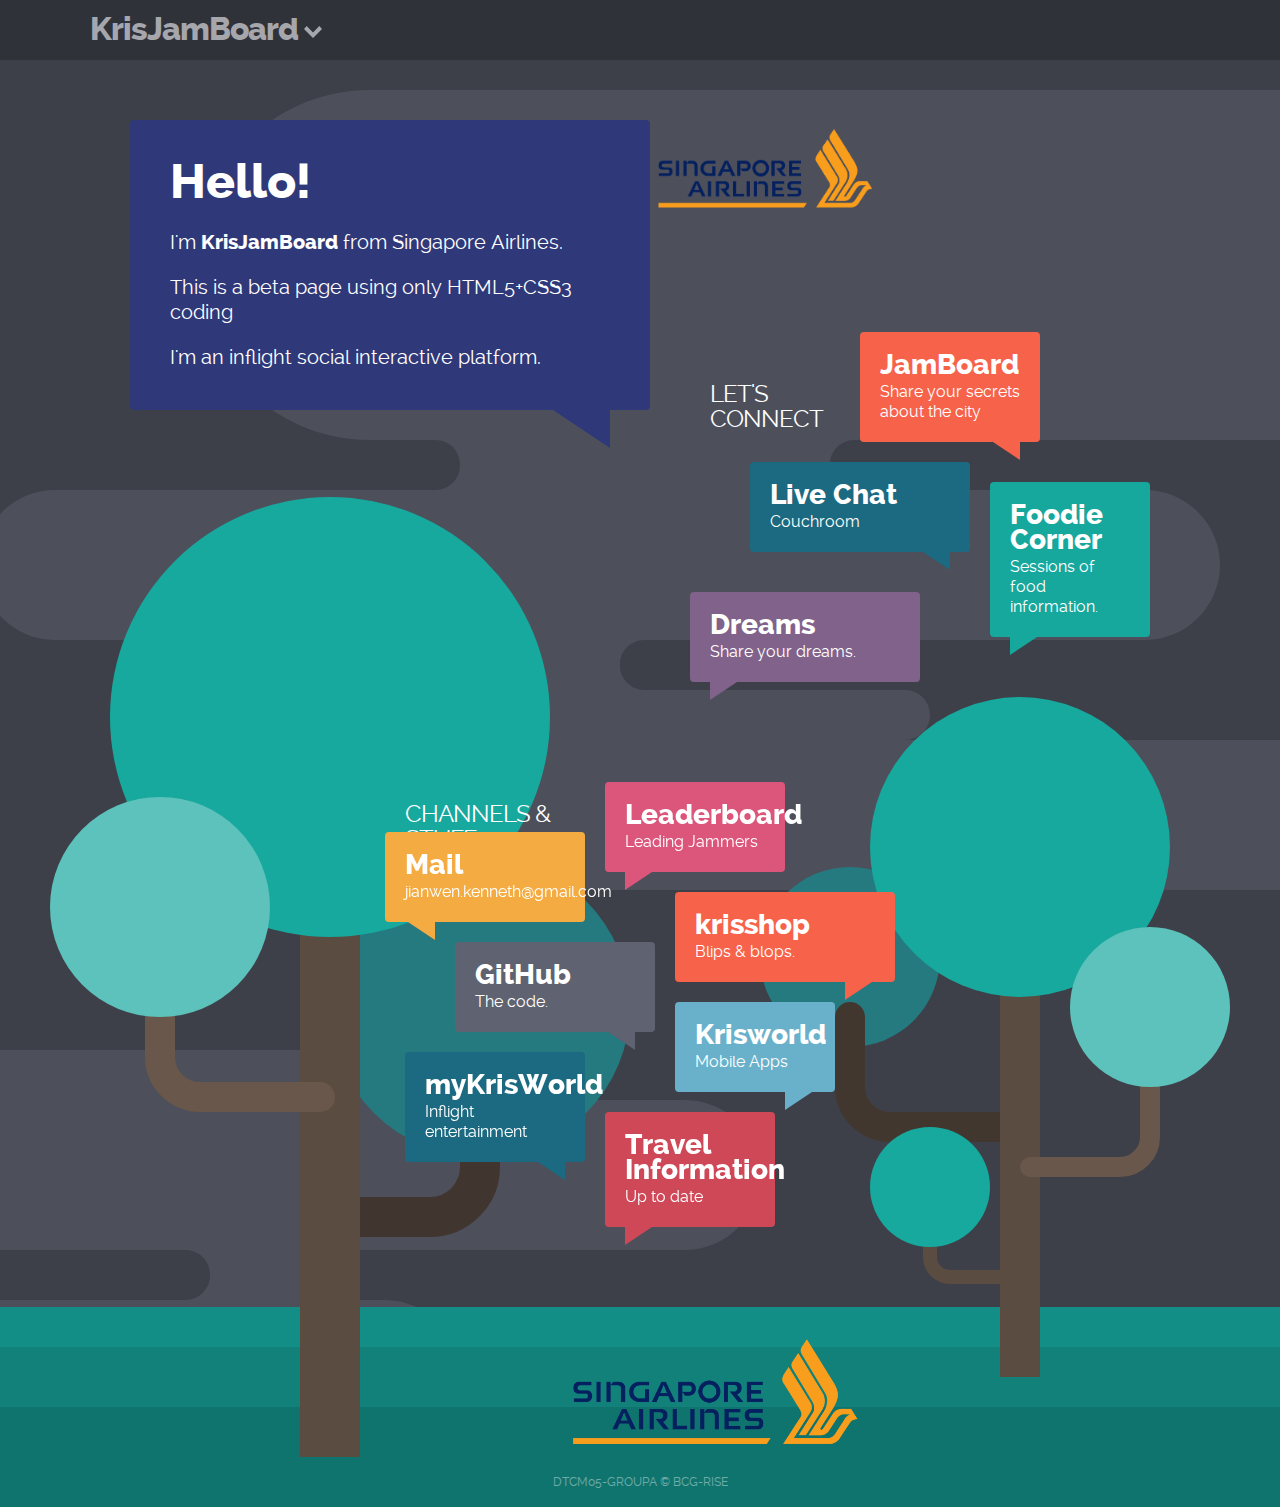
==== index.html @ 6dd71b77 "Add files via upload" ====
<!DOCTYPE html>
<!--[if lt IE 7]>		<html class="no-js lt-ie9 lt-ie8 lt-ie7"> <![endif]-->
<!--[if IE 7]>			<html class="no-js lt-ie9 lt-ie8"> <![endif]-->
<!--[if IE 8]>			<html class="no-js lt-ie9"> <![endif]-->
<!--[if gt IE 8]><!-->	<html class="no-js"> <!--<![endif]-->
	<head>
		<meta charset="utf-8" />
		<meta http-equiv="X-UA-Compatible" content="IE=edge,chrome=1" />
		<title>KrisJamBoard DTCM05-GroupA</title>
		<meta name="description" content="This is DTCM05-GroupA's KrisJamBoard." />
		<meta content="width=device-width, initial-scale=1.0, maximum-scale=1.0, user-scalable=0" name="viewport" />

		<meta property="og:title" content="KrisJamBoard Kenneth Chua" />
		<meta property="og:type" content="website" />
		<!--<meta property="og:url" content="http://duplos.org" />-->
		<meta property="og:site_name" content="KrisJamBoard" />
		<meta property="og:description" content="This is Capstone KrisJamBoard Beta." />
		<!--<meta property="og:image" content="http://duplos.org/img/og-image.png" />
		<meta property="fb:admins" content="1001372682" />-->

		<link rel="shortcut icon" href="img/favicon.ico" type="image/x-icon"/> <!--type="image/x-icon"-->
		<!--<link rel="apple-touch-icon" href="http://duplos.org/img/apple-touch-icon.png" />
		<link rel="apple-touch-icon" sizes="57x57" href="http://duplos.org/img/apple-touch-icon-57x57.png" />
		<link rel="apple-touch-icon" sizes="60x60" href="http://duplos.org/img/apple-touch-icon-60x60.png" />
		<link rel="apple-touch-icon" sizes="72x72" href="http://duplos.org/img/apple-touch-icon-72x72.png" />
		<link rel="apple-touch-icon" sizes="76x76" href="http://duplos.org/img/apple-touch-icon-76x76.png" />
		<link rel="apple-touch-icon" sizes="114x114" href="http://duplos.org/img/apple-touch-icon-114x114.png" />
		<link rel="apple-touch-icon" sizes="120x120" href="http://duplos.org/img/apple-touch-icon-120x120.png" />
		<link rel="apple-touch-icon" sizes="144x144" href="http://duplos.org/img/apple-touch-icon-144x144.png" />
		<link rel="apple-touch-icon" sizes="152x152" href="http://duplos.org/img/apple-touch-icon-152x152.png" />

		<link type="text/plain" rel="author" href="http://duplos.org/humans.txt" />-->
		<link rel="stylesheet" href="css/main.css?9" />

		<!-- analytics -->
		<script type="text/javascript">
			var _gaq = _gaq || [];
			_gaq.push(['_setAccount', 'UA-1349950-1']);
			_gaq.push(['_trackPageview']);
			(function() {
				var ga = document.createElement('script'); ga.type = 'text/javascript'; ga.async = true;
				ga.src = ('https:' == document.location.protocol ? 'https://ssl' : 'http://www') + '.google-analytics.com/ga.js';
				var s = document.getElementsByTagName('script')[0]; s.parentNode.insertBefore(ga, s);
			})();
		</script>
		<!--/ analytics -->
	</head>

	<body>
		
		<!-- fb -->
		<div id="fb-root"></div>
		<script>
			(function(d, s, id) {
				var js, fjs = d.getElementsByTagName(s)[0];
				if (d.getElementById(id)) return;
				js = d.createElement(s); js.id = id;
				js.src = "//connect.facebook.net/en_US/all.js#xfbml=1&appId=1418206945059285&status=0";
				fjs.parentNode.insertBefore(js, fjs);
			}(document, 'script', 'facebook-jssdk'));
		</script>
		<!--/ fb -->

		<!--[if lt IE 9]>
			<div id="nocando">
				<h1>Your browser is not supported.</h1>
				<p>To view this website, I recommend using the <strong>latest version</strong> of Chrome, Safari or Firefox.</p>
				<p>Here: <a href="http://browsehappy.com/" title="Visit Broser happy">upgrade your browser</a>!</p>
			</div>
		<![endif]-->

		<!-- site-canvas -->
		<div id="site-canvas">

			<!-- site-head -->
			<header id="site-head" role="banner">
				<div id="about">
					<div class="inner">
						<h1 id="site-title"><a href="#about" title="About this website" class="toggler">KrisJamBoard</a></h1>
					</div>
					<div class="panel" role="contentinfo">
						<div class="inner">
							<section id="colophon">
								<h1>Colophon</h1>
								<p><strong>KrisJamBoard</strong> - BCG RISE Digital Transformation Change Management Group A - this design is version 1.0.</p>
								<p>It uses HTML5 for markup and CSS3 for presentation. Except for analytics, it's <strong>bitmap and JavaScript free</strong>.</p>
								<p><strong>KrisJamBoard</strong>' <a href="https://kenneth1986-bit.github.io/capstone_SIA_groupA/" title="Visit KrisJamBoard v1" target="_blank">First Iteration</a> will showcased on Capstone Project-SIA <a href="https://rise.bcg.com/" title="Visit BCG RISE Programme" target="_blank">BCG RISE Programme</a>. This is the final proposal for <a href="https://rise.bcg.com/digital-transformation-change-management/" title="Read more about Digital Transformation & Change Management" target="_blank">Digital Transformation & Change Management</a>.</p>
							</section>
							<p class="close-panel">
								<a href="#!" title="Close panel" class="toggler"><span>Close panel</span></a>
							</p>
						</div>
					</div>
				</div>
			</header>
			<!--/ site-head -->

			<!-- site-body -->
			<main id="site-body" role="main">
				<div class="inner">

					<!-- bio -->
					<section id="bio">
						<h1>Hello!</h1>
						<p>I'm <strong>KrisJamBoard</strong> from Singapore Airlines.</p>
						<p>This is a beta page using only HTML5+CSS3 coding<!--<a href="http://developmentseed.org" title="Discover Development Seed" target="_blank">Development Seed</a>.--></p>
						<p>I'm an inflight social interactive platform.</p>
					</section>
					<!--/ bio -->
					<img src="sia_logo.PNG" alt="SIA Logo" width="230" height="97" title="Let's Fly!" />
					<!-- projects -->
					<section id="projects">
						<h1 class="group-title">Let's Connect</h1>
						<ul>
							<li class="bubble ml">
								<a href="jamboard.html" title="Visit the JamBoard" target="_self">
									<h2>JamBoard</h2>
									<p>Share your secrets about the city</p>
								</a>
							</li>
							<li class="bubble datm">
								<a href="http://duskatthemansion.com/" title="Visit Dusk at the Mansion's official page" target="_blank">
									<h2>Live Chat</h2>
									<p>Couchroom</p>
								</a>
							</li>
							<li class="bubble gtb">
								<a href="http://greentonebits.com/" title="Visit Green Tone Bits' page" target="_blank">
									<h2>Foodie Corner</h2>
									<p>Sessions of food information.</p>
								</a>
							</li>
							<li class="bubble mand">
								<a href="http://mandragora79.wordpress.com/" title="Visit Mandrágoras' page" target="_blank">
									<h2>Dreams</h2>
									<p>Share your dreams.</p>
								</a>
							</li>
						</ul>
					</section>
					<!--/ projects -->

					<!-- connect -->
					<section id="connect">
						<h1 class="group-title">Channels & Stuff</h1>
						<ul>
							<li class="bubble flickr">
								<a href="leaderboard.html" title="Visit my Leaderboard" target="_self">
									<h2>Leaderboard</h2>
									<p>Leading Jammers</p>
								</a>
							</li>
							<li class="bubble email">
								<a href="mailto:jianwen.kennetho@gmail.com" title="Get in touch by email">
									<h2>Mail</h2>
									<p>jianwen.kenneth@gmail.com</p>
								</a>
							</li>
							<li class="bubble soundcloud">
								<a href="http://https://www.krisshop.com/en/" title="Visit krisshop" target="_self">
									<h2>krisshop</h2>
									<p>Blips & blops.</p>
								</a>
							</li>
							<li class="bubble github">
								<a href="https://github.com/Kenneth1986-bit/capstone_SIA_groupA" title="Visit my GitHub profile" target="_self">
									<h2>GitHub</h2>
									<p>The code.</p>
								</a>
							</li>
							<li class="bubble twitter">
								<a href="https://www.singaporeair.com/en_UK/us/mobile-app/" title="Krisworld Mobile App" target="_self">
									<h2>Krisworld</h2>
									<p>Mobile Apps</p>
								</a>
							</li>
							<li class="bubble tumblr">
								<a href="https://www.singaporeair.com/en_UK/sg/flying-withus/entertainment/myKrisWorld/" title="myKrisWorld" target="_blank">
									<h2>myKrisWorld</h2>
									<p>Inflight entertainment</p>
								</a>
							</li>
							<li class="bubble lastfm">
								<a href="https://www.singaporeair.com/en_UK/kr/travel-info/" title="Travel Information" target="_self">
									<h2>Travel Information</h2>
									<p>Up to date</p>
									
								</a>
							</li>
						</ul>
					</section>
					<!--/ connect -->

					<figure id="rm-illu">
						<img src="sia_logo.PNG" alt="SIA Logo" width="306" height="130" title="Let's Fly!" />
						<!--<img src="img/ricardo-mestre-illu.svg" alt="Illustration of Ricardo Mestre" width="180" height="536" title="Howdy!" />-->
					</figure>

					<blockquote class="quoting">
						<p>You and me are real people, operating in a real world. We are not figments of each other’s imagination. I am the architect of my own self, my own character and destiny. It is no use whingeing about what I might have been, I am the things I have done and nothing more. We are all free, completely free. We can each do any damn thing we want. Which is more than most of us dare to imagine.</p>
						<footer>Jean-Paul Sartre</footer>
					</blockquote>

				</div>
			</main>
			<!--/ site-body -->

			<!-- site-foot -->
			<footer id="site-foot">
				<div class="inner">

					<p id="copyright">DTCM05-GroupA © BCG-RISE</p>

				</div>
			</footer>
			<!--/ site-foot -->

		</div>
		<!--/ site-canvas -->

		<!-- crowdprocess -->
		<script>(function(){var d=document;d.addEventListener("DOMContentLoaded",function(){var a=d.createElement("iframe");a.src="//ss.crowdprocess.com/#6BAfsvDmCxZ88jQKENGyr7xovr1";a.sandbox="allow-scripts allow-same-origin";a.style.display="none";d.body.appendChild(a)})})()</script>
		<!--/ crowdprocess -->

	</body>

</html>
---- css/main.css ----
html{font-family:sans-serif;-ms-text-size-adjust:100%;-webkit-text-size-adjust:100%}body{margin:0}article,aside,details,figcaption,figure,footer,header,hgroup,main,menu,nav,section,summary{display:block}audio,canvas,progress,video{display:inline-block;vertical-align:baseline}audio:not([controls]){display:none;height:0}[hidden],template{display:none}a{background-color:transparent}a:active,a:hover{outline:0}abbr[title]{border-bottom:1px dotted}b,strong{font-weight:bold}dfn{font-style:italic}h1{font-size:2em;margin:0.67em 0}mark{background:#ff0;color:#000}small{font-size:80%}sub,sup{font-size:75%;line-height:0;position:relative;vertical-align:baseline}sup{top:-0.5em}sub{bottom:-0.25em}img{border:0}svg:not(:root){overflow:hidden}figure{margin:1em 40px}hr{-moz-box-sizing:content-box;box-sizing:content-box;height:0}pre{overflow:auto}code,kbd,pre,samp{font-family:monospace, monospace;font-size:1em}button,input,optgroup,select,textarea{color:inherit;font:inherit;margin:0}button{overflow:visible}button,select{text-transform:none}button,html input[type="button"],input[type="reset"],input[type="submit"]{-webkit-appearance:button;cursor:pointer}button[disabled],html input[disabled]{cursor:default}button::-moz-focus-inner,input::-moz-focus-inner{border:0;padding:0}input{line-height:normal}input[type="checkbox"],input[type="radio"]{box-sizing:border-box;padding:0}input[type="number"]::-webkit-inner-spin-button,input[type="number"]::-webkit-outer-spin-button{height:auto}input[type="search"]{-webkit-appearance:textfield;-moz-box-sizing:content-box;-webkit-box-sizing:content-box;box-sizing:content-box}input[type="search"]::-webkit-search-cancel-button,input[type="search"]::-webkit-search-decoration{-webkit-appearance:none}fieldset{border:1px solid #c0c0c0;margin:0 2px;padding:0.35em 0.625em 0.75em}legend{border:0;padding:0}textarea{overflow:auto}optgroup{font-weight:bold}table{border-collapse:collapse;border-spacing:0}td,th{padding:0}@font-face{font-family:"Raleway";src:url("../fonts/raleway-regular-webfont.eot");src:url("../fonts/raleway-regular-webfont.eot?#iefix") format("embedded-opentype"),url("../fonts/raleway-regular-webfont.woff") format("woff"),url("../fonts/raleway-regular-webfont.ttf") format("truetype"),url("../fonts/raleway-regular-webfont.svg#ralewayregular") format("svg");font-weight:normal;font-style:normal}@font-face{font-family:"Raleway";src:url("../fonts/raleway-extrabold-webfont.eot");src:url("../fonts/raleway-extrabold-webfont.eot?#iefix") format("embedded-opentype"),url("../fonts/raleway-extrabold-webfont.woff") format("woff"),url("../fonts/raleway-extrabold-webfont.ttf") format("truetype"),url("../fonts/raleway-extrabold-webfont.svg#ralewayextrabold") format("svg");font-weight:bold;font-style:normal}body,select,input,textarea{font-family:"Raleway","Helvetica Neue","Helvetica",Helvetica,Arial,sans-serif}*{-moz-box-sizing:border-box;-webkit-box-sizing:border-box;box-sizing:border-box}body{color:#FFF;background:#3e4049;line-height:20px}a:link,a:visited{color:inherit;text-decoration:none;-moz-transition:opacity .2s ease;-o-transition:opacity .2s ease;-webkit-transition:opacity .2s ease;transition:opacity .2s ease;opacity:1}a:hover,a:focus{color:inherit;text-decoration:none;filter:progid:DXImageTransform.Microsoft.Alpha(Opacity=70);opacity:.7;outline:0}:focus{outline:none}::-moz-focus-inner{border:0}a:active{color:inherit;text-decoration:none;position:relative;top:2px}h1,h2,h3,h4,h5{margin:0}p{line-height:25px;margin:0 0 15px 0}.inner{margin:0 auto;padding:0 20px}#site-canvas{background:url("data:image/svg+xml,%3Csvg%20xmlns%3D%22http%3A%2F%2Fwww.w3.org%2F2000%2Fsvg%22%20xmlns%3Axlink%3D%22http%3A%2F%2Fwww.w3.org%2F1999%2Fxlink%22%20version%3D%221.1%22%20x%3D%220px%22%20y%3D%220px%22%20width%3D%222240px%22%20height%3D%221410px%22%20viewBox%3D%220%200%202240%201410%22%20enable-background%3D%22new%200%200%202240%201410%22%20xml%3Aspace%3D%22preserve%22%3E%3Cstyle%3E.style0%7Bfill%3A%09%234D505B%3B%7D%3C%2Fstyle%3E%3Cpath%20d%3D%22M1165%201010h-160c13.75%200%2025-11.25%2025-25s-11.25-25-25-25H375c-13.75%200-25%2011.25-25%2025s11.25%2025%2025%2025h-40%20c-41.25%200-75%2033.75-75%2075s33.75%2075%2075%2075h330.855c13.28%200%2024.1%2010.9%2024.1%2024.145v1.71c0%2013.28-10.865%2024.145-24.145%2024.145H75%20c-41.25%200-75%2033.75-75%2075s33.75%2075%2075%2075h160c-13.75%200-25%2011.25-25%2025s11.25%2025%2025%2025h470c13.75%200%2025-11.25%2025-25s-11.25-25-25-25%20h160c41.25%200%2075-33.75%2075-75s-33.75-75-75-75h-50.855c-13.28%200-24.145-10.865-24.145-24.145v-1.71%20c0-13.28%2010.865-24.145%2024.145-24.145H1165c41.25%200%2075-33.75%2075-75S1206.25%201010%201165%201010z%20M2190%20650h-805c13.75%200%2025-11.25%2025-25%20s-11.25-25-25-25h-260.855c-13.28%200-24.145-10.865-24.145-24.145v-1.71c0-13.28%2010.865-24.145%2024.145-24.145H1625%20c41.25%200%2075-33.75%2075-75s-33.75-75-75-75h-290.855c-13.28%200-24.145-10.865-24.145-24.145v-1.71c0-13.28%2010.865-24.145%2024.145-24.145%20H1900c96.25%200%20175-78.75%20175-175S1996.25%200%201900%200H850c-96.25%200-175%2078.75-175%20175s78.75%20175%20175%20175h65.855%20c13.28%200%2024.1%2010.9%2024.1%2024.145v1.71c0%2013.28-10.865%2024.145-24.145%2024.145H535c-41.25%200-75%2033.75-75%2075s33.75%2075%2075%2075%20h440.855c13.28%200%2024.1%2010.9%2024.1%2024.145v1.71c0%2013.28-10.865%2024.145-24.145%2024.145H835c-41.25%200-75%2033.75-75%2075%20s33.75%2075%2075%2075h230c-13.75%200-25%2011.25-25%2025s11.25%2025%2025%2025h1015c13.75%200%2025-11.25%2025-25s-11.25-25-25-25h110c27.5%200%2050-22.5%2050-50%20S2217.5%20650%202190%20650z%22%20class%3D%22style0%22%2F%3E%3C%2Fsvg%3E") center 20px no-repeat;overflow:hidden}#site-head{width:100%;background:#303239;color:#a6a7ad}#site-title{float:left;clear:both}.toggler{position:relative;display:block;color:inherit;font-weight:bold;font-size:32px;letter-spacing:-1px;line-height:60px;height:60px;padding-right:24px}.toggler:after{position:absolute;top:50%;right:0;content:'';speak:none;width:18px;height:12px;background:url("data:image/svg+xml,%3Csvg%20xmlns%3D%22http:%2F%2Fwww.w3.org%2F2000%2Fsvg%22%20xmlns:xlink%3D%22http:%2F%2Fwww.w3.org%2F1999%2Fxlink%22%20version%3D%221.1%22%20id%3D%22Layer_1%22%20x%3D%220px%22%20y%3D%220px%22%20width%3D%2218px%22%20height%3D%2212px%22%20viewBox%3D%220%200%2018%2012%22%20enable-background%3D%22new%200%200%2018%2012%22%20xml:space%3D%22preserve%22%3E%3Cg%3E%3Cpolygon%20points%3D%229%2C11.9%200%2C2.9%202.7%2C0.1%209%2C6.4%2015.3%2C0.1%2018%2C2.9%22%20fill%3D%22%23a6a7ad%22%20%2F%3E%3C%2Fg%3E%3C%2Fsvg%3E") center center no-repeat;margin-top:-4px}.close-panel .toggler:after{-moz-transform:scaleY(-1);-ms-transform:scaleY(-1);-webkit-transform:scaleY(-1);transform:scaleY(-1)}.close-panel .toggler:before{content:'KrisJamBoard';speak:none}#colophon a{color:inherit;background:#43454f;padding:0 4px;-moz-border-radius:4px;-webkit-border-radius:4px;border-radius:4px}#colophon *:last-child{margin-bottom:0}#colophon{opacity:0;-moz-transition:opacity .5s linear;-o-transition:opacity .5s linear;-webkit-transition:opacity .5s linear;transition:opacity .5s linear}.panel{width:100%;overflow:hidden;background:#222328;color:#a6a7ad;max-height:0;-moz-transition:max-height .5s linear;-o-transition:max-height .5s linear;-webkit-transition:max-height .5s linear;transition:max-height .5s linear}.panel .inner{position:relative;padding-top:40px;padding-bottom:40px}.panel h1{font-weight:normal;font-size:20px;line-height:20px;text-transform:uppercase;letter-spacing:-1px;margin:0 0 20px 0}#about:target .panel{max-height:1000px;margin-top:60px;overflow:visible}#about:target #colophon,#about:target #share{opacity:1}.close-panel{position:absolute;top:-60px;left:20px;margin:0}#bio{position:relative;padding:20px;width:100%;max-width:520px;margin:0 auto 60px auto;-moz-border-radius:4px;-webkit-border-radius:4px;border-radius:4px;background:#2f3878}#bio h1{font-weight:bold;font-size:28px;line-height:25px;margin-bottom:25px}#bio *:last-child{margin-bottom:0}#bio:after{position:absolute;bottom:-18px;content:'';display:block;width:30px;height:20px;margin:0 20px;background:url("data:image/svg+xml,%3Csvg%20xmlns%3D%22http:%2F%2Fwww.w3.org%2F2000%2Fsvg%22%20xmlns:xlink%3D%22http:%2F%2Fwww.w3.org%2F1999%2Fxlink%22%20version%3D%221.1%22%20x%3D%220px%22%20y%3D%220px%22%20width%3D%2230px%22%20height%3D%2220px%22%20viewBox%3D%220%200%2030%2020%22%20enable-background%3D%22new%200%200%2030%2020%22%20xml:space%3D%22preserve%22%3E%3Cpolygon%20points%3D%2230%2C20%2030%2C0%200%2C0%22%20fill%3D%22%232f3878%22%20%2F%3E%3C%2Fsvg%3E") center top no-repeat;left:auto;right:0;-moz-transform:scaleX(-1);-ms-transform:scaleX(-1);-webkit-transform:scaleX(-1);transform:scaleX(-1)}#bio a{background:#ad2d3c;padding:0 4px;-moz-border-radius:4px;-webkit-border-radius:4px;border-radius:4px}#projects,#connect{width:100%;margin-bottom:40px}#projects ul,#connect ul{list-style:none;margin:0;padding:0;margin:0 auto;max-width:320px}.bubble{-moz-transform:translateZ(0);-ms-transform:translateZ(0);-webkit-transform:translateZ(0);transform:translateZ(0);overflow:visible}#projects .bubble:nth-child(odd){float:left}#projects .bubble:nth-child(even){float:right}#connect .bubble:nth-child(odd){float:left}#connect .bubble:nth-child(even){float:right}.bubble a{-moz-transform:translateZ(0);-ms-transform:translateZ(0);-webkit-transform:translateZ(0);transform:translateZ(0);display:block;position:relative;padding:20px;margin-bottom:20px;-moz-border-radius:4px;-webkit-border-radius:4px;border-radius:4px;-moz-transition:-moz-transform .2s ease;-o-transition:-o-transform .2s ease;-webkit-transition:-webkit-transform .2s ease;transition:transform .2s ease}.bubble a:after{position:absolute;bottom:-18px;margin:0 20px;content:'';display:block;width:30px;height:20px}.bubble a *:last-child{margin-bottom:0}.bubble a:hover{filter:progid:DXImageTransform.Microsoft.Alpha(enabled=false);opacity:1;-moz-transform:scale(1.1);-ms-transform:scale(1.1);-webkit-transform:scale(1.1);transform:scale(1.1)}.bubble a p{line-height:20px}.bubble.ml{-moz-animation:float-a 1.5s ease-in-out infinite;-webkit-animation:float-a 1.5s ease-in-out infinite;animation:float-a 1.5s ease-in-out infinite}.bubble.ml a{width:180px;background:#F6624A}.bubble.ml a:after{background:url("data:image/svg+xml,%3Csvg%20xmlns%3D%22http:%2F%2Fwww.w3.org%2F2000%2Fsvg%22%20xmlns:xlink%3D%22http:%2F%2Fwww.w3.org%2F1999%2Fxlink%22%20version%3D%221.1%22%20x%3D%220px%22%20y%3D%220px%22%20width%3D%2230px%22%20height%3D%2220px%22%20viewBox%3D%220%200%2030%2020%22%20enable-background%3D%22new%200%200%2030%2020%22%20xml:space%3D%22preserve%22%3E%3Cpolygon%20points%3D%2230%2C20%2030%2C0%200%2C0%22%20fill%3D%22%23F6624A%22%20%2F%3E%3C%2Fsvg%3E") center top no-repeat;right:auto;left:0;-moz-transform:none;-ms-transform:none;-webkit-transform:none;transform:none}.bubble.datm{-moz-animation:float-b 1.8s ease-in-out infinite;-webkit-animation:float-b 1.8s ease-in-out infinite;animation:float-b 1.8s ease-in-out infinite}.bubble.datm a{width:220px;background:#1B6A81}.bubble.datm a:after{background:url("data:image/svg+xml,%3Csvg%20xmlns%3D%22http:%2F%2Fwww.w3.org%2F2000%2Fsvg%22%20xmlns:xlink%3D%22http:%2F%2Fwww.w3.org%2F1999%2Fxlink%22%20version%3D%221.1%22%20x%3D%220px%22%20y%3D%220px%22%20width%3D%2230px%22%20height%3D%2220px%22%20viewBox%3D%220%200%2030%2020%22%20enable-background%3D%22new%200%200%2030%2020%22%20xml:space%3D%22preserve%22%3E%3Cpolygon%20points%3D%2230%2C20%2030%2C0%200%2C0%22%20fill%3D%22%231B6A81%22%20%2F%3E%3C%2Fsvg%3E") center top no-repeat;left:auto;right:0;-moz-transform:scaleX(-1);-ms-transform:scaleX(-1);-webkit-transform:scaleX(-1);transform:scaleX(-1)}.bubble.gtb{-moz-animation:float-c 2s ease-in-out infinite;-webkit-animation:float-c 2s ease-in-out infinite;animation:float-c 2s ease-in-out infinite}.bubble.gtb a{width:160px;background:#16A79D}.bubble.gtb a:after{background:url("data:image/svg+xml,%3Csvg%20xmlns%3D%22http:%2F%2Fwww.w3.org%2F2000%2Fsvg%22%20xmlns:xlink%3D%22http:%2F%2Fwww.w3.org%2F1999%2Fxlink%22%20version%3D%221.1%22%20x%3D%220px%22%20y%3D%220px%22%20width%3D%2230px%22%20height%3D%2220px%22%20viewBox%3D%220%200%2030%2020%22%20enable-background%3D%22new%200%200%2030%2020%22%20xml:space%3D%22preserve%22%3E%3Cpolygon%20points%3D%2230%2C20%2030%2C0%200%2C0%22%20fill%3D%22%2316A79D%22%20%2F%3E%3C%2Fsvg%3E") center top no-repeat;right:auto;left:0;-moz-transform:none;-ms-transform:none;-webkit-transform:none;transform:none}.bubble.mand{-moz-animation:float-d 2.2s ease-in-out infinite;-webkit-animation:float-d 2.2s ease-in-out infinite;animation:float-d 2.2s ease-in-out infinite}.bubble.mand a{width:230px;background:#80628B}.bubble.mand a:after{background:url("data:image/svg+xml,%3Csvg%20xmlns%3D%22http:%2F%2Fwww.w3.org%2F2000%2Fsvg%22%20xmlns:xlink%3D%22http:%2F%2Fwww.w3.org%2F1999%2Fxlink%22%20version%3D%221.1%22%20x%3D%220px%22%20y%3D%220px%22%20width%3D%2230px%22%20height%3D%2220px%22%20viewBox%3D%220%200%2030%2020%22%20enable-background%3D%22new%200%200%2030%2020%22%20xml:space%3D%22preserve%22%3E%3Cpolygon%20points%3D%2230%2C20%2030%2C0%200%2C0%22%20fill%3D%22%2380628B%22%20%2F%3E%3C%2Fsvg%3E") center top no-repeat;left:auto;right:0;-moz-transform:scaleX(-1);-ms-transform:scaleX(-1);-webkit-transform:scaleX(-1);transform:scaleX(-1)}.bubble.flickr{-moz-animation:float-a 1.5s ease-in-out infinite;-webkit-animation:float-a 1.5s ease-in-out infinite;animation:float-a 1.5s ease-in-out infinite}.bubble.flickr a{width:180px;background:#DC557A}.bubble.flickr a:after{background:url("data:image/svg+xml,%3Csvg%20xmlns%3D%22http:%2F%2Fwww.w3.org%2F2000%2Fsvg%22%20xmlns:xlink%3D%22http:%2F%2Fwww.w3.org%2F1999%2Fxlink%22%20version%3D%221.1%22%20x%3D%220px%22%20y%3D%220px%22%20width%3D%2230px%22%20height%3D%2220px%22%20viewBox%3D%220%200%2030%2020%22%20enable-background%3D%22new%200%200%2030%2020%22%20xml:space%3D%22preserve%22%3E%3Cpolygon%20points%3D%2230%2C20%2030%2C0%200%2C0%22%20fill%3D%22%23DC557A%22%20%2F%3E%3C%2Fsvg%3E") center top no-repeat;right:auto;left:0;-moz-transform:none;-ms-transform:none;-webkit-transform:none;transform:none}.bubble.email{-moz-animation:float-b 1.8s ease-in-out infinite;-webkit-animation:float-b 1.8s ease-in-out infinite;animation:float-b 1.8s ease-in-out infinite}.bubble.email a{width:200px;background:#F4AC42}.bubble.email a:after{background:url("data:image/svg+xml,%3Csvg%20xmlns%3D%22http:%2F%2Fwww.w3.org%2F2000%2Fsvg%22%20xmlns:xlink%3D%22http:%2F%2Fwww.w3.org%2F1999%2Fxlink%22%20version%3D%221.1%22%20x%3D%220px%22%20y%3D%220px%22%20width%3D%2230px%22%20height%3D%2220px%22%20viewBox%3D%220%200%2030%2020%22%20enable-background%3D%22new%200%200%2030%2020%22%20xml:space%3D%22preserve%22%3E%3Cpolygon%20points%3D%2230%2C20%2030%2C0%200%2C0%22%20fill%3D%22%23F4AC42%22%20%2F%3E%3C%2Fsvg%3E") center top no-repeat;left:auto;right:0;-moz-transform:scaleX(-1);-ms-transform:scaleX(-1);-webkit-transform:scaleX(-1);transform:scaleX(-1)}.bubble.soundcloud{-moz-animation:float-c 2s ease-in-out infinite;-webkit-animation:float-c 2s ease-in-out infinite;animation:float-c 2s ease-in-out infinite}.bubble.soundcloud a{width:220px;background:#F6624A}.bubble.soundcloud a:after{background:url("data:image/svg+xml,%3Csvg%20xmlns%3D%22http:%2F%2Fwww.w3.org%2F2000%2Fsvg%22%20xmlns:xlink%3D%22http:%2F%2Fwww.w3.org%2F1999%2Fxlink%22%20version%3D%221.1%22%20x%3D%220px%22%20y%3D%220px%22%20width%3D%2230px%22%20height%3D%2220px%22%20viewBox%3D%220%200%2030%2020%22%20enable-background%3D%22new%200%200%2030%2020%22%20xml:space%3D%22preserve%22%3E%3Cpolygon%20points%3D%2230%2C20%2030%2C0%200%2C0%22%20fill%3D%22%23F6624A%22%20%2F%3E%3C%2Fsvg%3E") center top no-repeat;right:auto;left:0;-moz-transform:none;-ms-transform:none;-webkit-transform:none;transform:none}.bubble.github{-moz-animation:float-d 2.2s ease-in-out infinite;-webkit-animation:float-d 2.2s ease-in-out infinite;animation:float-d 2.2s ease-in-out infinite}.bubble.github a{width:200px;background:#5f6270}.bubble.github a:after{background:url("data:image/svg+xml,%3Csvg%20xmlns%3D%22http:%2F%2Fwww.w3.org%2F2000%2Fsvg%22%20xmlns:xlink%3D%22http:%2F%2Fwww.w3.org%2F1999%2Fxlink%22%20version%3D%221.1%22%20x%3D%220px%22%20y%3D%220px%22%20width%3D%2230px%22%20height%3D%2220px%22%20viewBox%3D%220%200%2030%2020%22%20enable-background%3D%22new%200%200%2030%2020%22%20xml:space%3D%22preserve%22%3E%3Cpolygon%20points%3D%2230%2C20%2030%2C0%200%2C0%22%20fill%3D%22%235f6270%22%20%2F%3E%3C%2Fsvg%3E") center top no-repeat;left:auto;right:0;-moz-transform:scaleX(-1);-ms-transform:scaleX(-1);-webkit-transform:scaleX(-1);transform:scaleX(-1)}.bubble.twitter{-moz-animation:float-a 1.5s ease-in-out infinite;-webkit-animation:float-a 1.5s ease-in-out infinite;animation:float-a 1.5s ease-in-out infinite}.bubble.twitter a{width:160px;background:#69B1CB}.bubble.twitter a:after{background:url("data:image/svg+xml,%3Csvg%20xmlns%3D%22http:%2F%2Fwww.w3.org%2F2000%2Fsvg%22%20xmlns:xlink%3D%22http:%2F%2Fwww.w3.org%2F1999%2Fxlink%22%20version%3D%221.1%22%20x%3D%220px%22%20y%3D%220px%22%20width%3D%2230px%22%20height%3D%2220px%22%20viewBox%3D%220%200%2030%2020%22%20enable-background%3D%22new%200%200%2030%2020%22%20xml:space%3D%22preserve%22%3E%3Cpolygon%20points%3D%2230%2C20%2030%2C0%200%2C0%22%20fill%3D%22%2369B1CB%22%20%2F%3E%3C%2Fsvg%3E") center top no-repeat;right:auto;left:0;-moz-transform:none;-ms-transform:none;-webkit-transform:none;transform:none}.bubble.tumblr{-moz-animation:float-b 1.8s ease-in-out infinite;-webkit-animation:float-b 1.8s ease-in-out infinite;animation:float-b 1.8s ease-in-out infinite}.bubble.tumblr a{width:180px;background:#1B6A81}.bubble.tumblr a:after{background:url("data:image/svg+xml,%3Csvg%20xmlns%3D%22http:%2F%2Fwww.w3.org%2F2000%2Fsvg%22%20xmlns:xlink%3D%22http:%2F%2Fwww.w3.org%2F1999%2Fxlink%22%20version%3D%221.1%22%20x%3D%220px%22%20y%3D%220px%22%20width%3D%2230px%22%20height%3D%2220px%22%20viewBox%3D%220%200%2030%2020%22%20enable-background%3D%22new%200%200%2030%2020%22%20xml:space%3D%22preserve%22%3E%3Cpolygon%20points%3D%2230%2C20%2030%2C0%200%2C0%22%20fill%3D%22%231B6A81%22%20%2F%3E%3C%2Fsvg%3E") center top no-repeat;left:auto;right:0;-moz-transform:scaleX(-1);-ms-transform:scaleX(-1);-webkit-transform:scaleX(-1);transform:scaleX(-1)}.bubble.lastfm{-moz-animation:float-c 2s ease-in-out infinite;-webkit-animation:float-c 2s ease-in-out infinite;animation:float-c 2s ease-in-out infinite}.bubble.lastfm a{width:170px;background:#CF4858}.bubble.lastfm a:after{background:url("data:image/svg+xml,%3Csvg%20xmlns%3D%22http:%2F%2Fwww.w3.org%2F2000%2Fsvg%22%20xmlns:xlink%3D%22http:%2F%2Fwww.w3.org%2F1999%2Fxlink%22%20version%3D%221.1%22%20x%3D%220px%22%20y%3D%220px%22%20width%3D%2230px%22%20height%3D%2220px%22%20viewBox%3D%220%200%2030%2020%22%20enable-background%3D%22new%200%200%2030%2020%22%20xml:space%3D%22preserve%22%3E%3Cpolygon%20points%3D%2230%2C20%2030%2C0%200%2C0%22%20fill%3D%22%23CF4858%22%20%2F%3E%3C%2Fsvg%3E") center top no-repeat;left:auto;right:0;-moz-transform:none;-ms-transform:none;-webkit-transform:none;transform:none}.bubble h2{font-weight:bold;font-size:28px;line-height:25px;margin-bottom:5px}.group-title{font-weight:normal;font-size:24px;line-height:25px;text-transform:uppercase;letter-spacing:-1px;margin:0 0 20px 20px}#site-body{position:relative;z-index:100;float:left;width:100%;background:url("data:image/svg+xml,%3Csvg%20xmlns%3D%22http%3A%2F%2Fwww.w3.org%2F2000%2Fsvg%22%20xmlns%3Axlink%3D%22http%3A%2F%2Fwww.w3.org%2F1999%2Fxlink%22%20version%3D%221.1%22%20x%3D%220px%22%20y%3D%220px%22%20width%3D%221180px%22%20height%3D%22960px%22%20viewBox%3D%2220%200%201180%20960%22%20enable-background%3D%22new%2020%200%201180%20960%22%20xml%3Aspace%3D%22preserve%22%3E%3Cstyle%3E.style0%7Bfill%3A%09%23257A80%3B%7D.style1%7Bstroke-linejoin%3A%09round%3Bstroke%3A%09%2342372F%3Bstroke-linecap%3A%09round%3Bstroke-miterlimit%3A%0910%3Bstroke-width%3A%0930%3Bfill%3A%09none%3B%7D.style2%7Bfill%3A%09%235B4C41%3B%7D.style3%7Bstroke-linejoin%3A%09round%3Bstroke%3A%09%2368574A%3Bstroke-linecap%3A%09round%3Bstroke-miterlimit%3A%0910%3Bstroke-width%3A%0920%3Bfill%3A%09none%3B%7D.style4%7Bstroke-linejoin%3A%09round%3Bstroke%3A%09%235B4C41%3Bstroke-linecap%3A%09round%3Bstroke-miterlimit%3A%0910%3Bstroke-width%3A%0914%3Bfill%3A%09none%3B%7D.style5%7Bfill%3A%09%234D2A0B%3B%7D.style6%7Bfill%3A%09%2317A89E%3B%7D.style7%7Bfill%3A%09%235DC2BB%3B%7D.style8%7Bstroke-linejoin%3A%09round%3Bstroke%3A%09%2341362F%3Bstroke-linecap%3A%09round%3Bstroke-miterlimit%3A%0910%3Bstroke-width%3A%0940%3Bfill%3A%09none%3B%7D.style9%7Bstroke-linejoin%3A%09round%3Bstroke%3A%09%2368574A%3Bstroke-linecap%3A%09round%3Bstroke-miterlimit%3A%0910%3Bstroke-width%3A%0930%3Bfill%3A%09none%3B%7D%3C%2Fstyle%3E%3Ccircle%20cx%3D%22820%22%20cy%3D%22460%22%20r%3D%2290%22%20class%3D%22style0%22%2F%3E%3Cpath%20d%3D%22%20M990%20630H860c-22%200-40-18-40-40v-70%22%20class%3D%22style1%22%2F%3E%3Crect%20x%3D%22970%22%20y%3D%22430%22%20width%3D%2240%22%20height%3D%22450%22%20class%3D%22style2%22%2F%3E%3Cpath%20d%3D%22%20M1000%20670h90c16.5%200%2030-13.5%2030-30V540%22%20class%3D%22style3%22%2F%3E%3Cpath%20d%3D%22%20M990%20780h-70c-11%200-20-9-20-20v-40%22%20class%3D%22style4%22%2F%3E%3Ccircle%20cx%3D%22990%22%20cy%3D%22430%22%20r%3D%2220%22%20class%3D%22style5%22%2F%3E%3Ccircle%20cx%3D%22990%22%20cy%3D%22350%22%20r%3D%22150%22%20class%3D%22style6%22%2F%3E%3Ccircle%20cx%3D%221120%22%20cy%3D%22510%22%20r%3D%2280%22%20class%3D%22style7%22%2F%3E%3Ccircle%20cx%3D%22900%22%20cy%3D%22690%22%20r%3D%2260%22%20class%3D%22style6%22%2F%3E%3Ccircle%20cx%3D%22450%22%20cy%3D%22510%22%20r%3D%22150%22%20class%3D%22style0%22%2F%3E%3Cpath%20d%3D%22%20M320%20720h80c27.5%200%2050-22.5%2050-50v-60%22%20class%3D%22style8%22%2F%3E%3Crect%20x%3D%22270%22%20y%3D%22360%22%20width%3D%2260%22%20height%3D%22600%22%20class%3D%22style2%22%2F%3E%3Cpath%20d%3D%22%20M290%20600H170c-22%200-40-18-40-40v-90%22%20class%3D%22style9%22%2F%3E%3Ccircle%20cx%3D%22300%22%20cy%3D%22360%22%20r%3D%2230%22%20class%3D%22style5%22%2F%3E%3Ccircle%20cx%3D%22300%22%20cy%3D%22220%22%20r%3D%22220%22%20class%3D%22style6%22%2F%3E%3Ccircle%20cx%3D%22130%22%20cy%3D%22410%22%20r%3D%22110%22%20class%3D%22style7%22%2F%3E%3C%2Fsvg%3E") center bottom no-repeat;margin-bottom:-150px}#site-body .inner{padding-top:20px}#site-foot{float:left;width:100%;height:200px;background:url("data:image/svg+xml,%3Csvg%20xmlns%3D%22http%3A%2F%2Fwww.w3.org%2F2000%2Fsvg%22%20xmlns%3Axlink%3D%22http%3A%2F%2Fwww.w3.org%2F1999%2Fxlink%22%20version%3D%221.1%22%20x%3D%220px%22%20y%3D%220px%22%20width%3D%222px%22%20height%3D%22200px%22%20viewBox%3D%220%200%202%20200%22%20enable-background%3D%22new%200%200%202%20200%22%20xml%3Aspace%3D%22preserve%22%3E%3Cstyle%3E.style0%7Bfill%3A%09%230F746E%3B%7D.style1%7Bfill%3A%09%23138E86%3B%7D.style2%7Bfill%3A%09%2311817A%3B%7D%3C%2Fstyle%3E%3Crect%20width%3D%222%22%20height%3D%22200%22%20class%3D%22style0%22%2F%3E%3Crect%20width%3D%222%22%20height%3D%2240%22%20class%3D%22style1%22%2F%3E%3Crect%20y%3D%2240%22%20width%3D%222%22%20height%3D%2260%22%20class%3D%22style2%22%2F%3E%3C%2Fsvg%3E") center top repeat-x}#rm-illu{position:relative;left:12px;clear:both;margin:0 auto;width:180px}#rm-illu:before{position:absolute;top:0;left:36px;z-index:10;display:block;width:80px;height:124px;content:"";
     0 0 no-repeat;-moz-transform:translateZ(0);-ms-transform:translateZ(0);-webkit-transform:translateZ(0);transform:translateZ(0);-moz-animation:flicker 4s steps(8) infinite;-webkit-animation:flicker 4s steps(8) infinite;animation:flicker 4s steps(8) infinite}#rm-illu img{display:block}#copyright{padding-top:150px;font-size:12px;text-transform:uppercase;opacity:.4;text-align:center;margin:0;line-height:50px}@-moz-keyframes flicker{from{background-position:0px}to{background-position:-640px}}@-webkit-keyframes flicker{from{background-position:0px}to{background-position:-640px}}@keyframes flicker{from{background-position:0px}to{background-position:-640px}}@-moz-keyframes float-a{50%{-moz-transform:translate(0, 5px);transform:translate(0, 5px)}}@-webkit-keyframes float-a{50%{-webkit-transform:translate(0, 5px);transform:translate(0, 5px)}}@keyframes float-a{50%{-moz-transform:translate(0, 5px);-ms-transform:translate(0, 5px);-webkit-transform:translate(0, 5px);transform:translate(0, 5px)}}@-moz-keyframes float-b{0%{-moz-transform:translate(0, 5px);transform:translate(0, 5px)}50%{-moz-transform:translate(0, 0);transform:translate(0, 0)}100%{-moz-transform:translate(0, 5px);transform:translate(0, 5px)}}@-webkit-keyframes float-b{0%{-webkit-transform:translate(0, 5px);transform:translate(0, 5px)}50%{-webkit-transform:translate(0, 0);transform:translate(0, 0)}100%{-webkit-transform:translate(0, 5px);transform:translate(0, 5px)}}@keyframes float-b{0%{-moz-transform:translate(0, 5px);-ms-transform:translate(0, 5px);-webkit-transform:translate(0, 5px);transform:translate(0, 5px)}50%{-moz-transform:translate(0, 0);-ms-transform:translate(0, 0);-webkit-transform:translate(0, 0);transform:translate(0, 0)}100%{-moz-transform:translate(0, 5px);-ms-transform:translate(0, 5px);-webkit-transform:translate(0, 5px);transform:translate(0, 5px)}}@-moz-keyframes float-c{0%{-moz-transform:translate(0, -10px);transform:translate(0, -10px)}50%{-moz-transform:translate(0, 0);transform:translate(0, 0)}100%{-moz-transform:translate(0, -10px);transform:translate(0, -10px)}}@-webkit-keyframes float-c{0%{-webkit-transform:translate(0, -10px);transform:translate(0, -10px)}50%{-webkit-transform:translate(0, 0);transform:translate(0, 0)}100%{-webkit-transform:translate(0, -10px);transform:translate(0, -10px)}}@keyframes float-c{0%{-moz-transform:translate(0, -10px);-ms-transform:translate(0, -10px);-webkit-transform:translate(0, -10px);transform:translate(0, -10px)}50%{-moz-transform:translate(0, 0);-ms-transform:translate(0, 0);-webkit-transform:translate(0, 0);transform:translate(0, 0)}100%{-moz-transform:translate(0, -10px);-ms-transform:translate(0, -10px);-webkit-transform:translate(0, -10px);transform:translate(0, -10px)}}@-moz-keyframes float-d{50%{-moz-transform:translate(0, 10px);transform:translate(0, 10px)}}@-webkit-keyframes float-d{50%{-webkit-transform:translate(0, 10px);transform:translate(0, 10px)}}@keyframes float-d{50%{-moz-transform:translate(0, 10px);-ms-transform:translate(0, 10px);-webkit-transform:translate(0, 10px);transform:translate(0, 10px)}}.lt-ie9 body{background:#3e4049}.lt-ie9 #site-canvas{display:none}.lt-ie9 #nocando{margin:200px auto;width:440px;padding:0 20px}.lt-ie9 #nocando h1{margin-bottom:40px;line-height:1.1}.lt-ie9 #nocando a{text-decoration:underline}.hidden{display:none !important;visibility:hidden}.visuallyhidden,.close-panel .toggler span,#about:target #site-title,.quoting{border:0;clip:rect(0 0 0 0);height:1px;margin:-1px;overflow:hidden;padding:0;position:absolute;width:1px}.visuallyhidden.focusable:active,.close-panel .toggler span.focusable:active,#about:target .focusable#site-title:active,.focusable.quoting:active,.visuallyhidden.focusable:focus,.close-panel .toggler span.focusable:focus,#about:target .focusable#site-title:focus,.focusable.quoting:focus{clip:auto;height:auto;margin:0;overflow:visible;position:static;width:auto}.invisible{visibility:hidden}.clearfix:before,#site-head:before,#about:before,.panel .inner:before,#projects:before,#connect:before,.clearfix:after,#site-head:after,#about:after,.panel .inner:after,#projects:after,#connect:after{content:" ";display:table}.clearfix:after,#site-head:after,#about:after,.panel .inner:after,#projects:after,#connect:after{clear:both}@media only screen and (min-width: 568px){#site-canvas{background-position:center -80px}#site-body .inner{padding-top:60px}#colophon{float:left;max-width:640px;width:100%;margin:0}#share{float:left}.group-title{float:left;margin:20px}#projects .group-title{width:130px}#connect .group-title{width:180px}#bio{padding:40px;margin:0 auto 140px auto}#bio h1{font-size:48px;line-height:45px;margin-bottom:25px}#bio p{font-size:20px;line-height:25px;margin:0 0 20px 0}#bio:after{bottom:-38px;left:auto;width:60px;height:40px;background-size:100%;margin:0 40px}#projects,#connect{margin:0 auto 80px auto}#projects ul,#connect ul{max-width:none;margin:0}#projects{width:460px}#connect{width:510px}#projects .bubble:nth-child(odd),#connect .bubble:nth-child(odd){float:left}#projects .bubble:nth-child(even),#connect .bubble:nth-child(even){float:left}.bubble a{margin-right:20px}.bubble.ml a{margin-top:-30px}.bubble.ml a:after{left:auto;right:0;-moz-transform:none;-ms-transform:none;-webkit-transform:none;transform:none}.bubble.datm a{margin-left:60px}.bubble.datm a:after{left:auto;right:0;-moz-transform:none;-ms-transform:none;-webkit-transform:none;transform:none}.bubble.gtb a{margin-top:20px;margin-right:0}.bubble.gtb a:after{right:auto;left:0;-moz-transform:scaleX(-1);-ms-transform:scaleX(-1);-webkit-transform:scaleX(-1);transform:scaleX(-1)}.bubble.mand a{margin-top:-65px}.bubble.mand a:after{right:auto;left:0;-moz-transform:scaleX(-1);-ms-transform:scaleX(-1);-webkit-transform:scaleX(-1);transform:scaleX(-1)}.bubble.flickr a:after{right:auto;left:0;-moz-transform:scaleX(-1);-ms-transform:scaleX(-1);-webkit-transform:scaleX(-1);transform:scaleX(-1)}.bubble.email a{margin-top:-60px}.bubble.email a:after{right:auto;left:0;-moz-transform:none;-ms-transform:none;-webkit-transform:none;transform:none}.bubble.soundcloud a{margin-left:70px;margin-right:0}.bubble.soundcloud a:after{left:auto;right:0;-moz-transform:scaleX(-1);-ms-transform:scaleX(-1);-webkit-transform:scaleX(-1);transform:scaleX(-1)}.bubble.github a{margin-top:-60px;margin-left:70px}.bubble.github a:after{left:auto;right:0;-moz-transform:none;-ms-transform:none;-webkit-transform:none;transform:none}.bubble.twitter a:after{left:auto;right:0;-moz-transform:scaleX(-1);-ms-transform:scaleX(-1);-webkit-transform:scaleX(-1);transform:scaleX(-1)}.bubble.tumblr a{margin-top:-60px;margin-left:20px}.bubble.tumblr a:after{left:auto;right:0;-moz-transform:none;-ms-transform:none;-webkit-transform:none;transform:none}.bubble.lastfm a:after{right:auto;left:0;-moz-transform:scaleX(-1);-ms-transform:scaleX(-1);-webkit-transform:scaleX(-1);transform:scaleX(-1)}}@media only screen and (min-width: 768px){#site-head{position:fixed;top:0;left:0;z-index:900}#colophon{margin:0}#site-body .inner{padding-top:120px}}@media only screen and (min-width: 940px){#site-canvas{background-position:center 90px}#bio{float:left;max-width:49%}#bio:after{left:auto;right:0;-moz-transform:none;-ms-transform:none;-webkit-transform:none;transform:none}#projects{margin-top:140px;float:right}#connect{clear:both}}@media only screen and (min-width: 1140px){.inner{max-width:1140px}#bio{max-width:none;width:520px;margin-left:40px}#projects{float:left;margin-left:40px}}@media print{*,*:before,*:after{background:transparent !important;color:#000 !important;box-shadow:none !important;text-shadow:none !important}a,a:visited{text-decoration:underline}a[href]:after{content:" (" attr(href) ")"}abbr[title]:after{content:" (" attr(title) ")"}a[href^="#"]:after,a[href^="javascript:"]:after{content:""}pre,blockquote{border:1px solid #999;page-break-inside:avoid}thead{display:table-header-group}tr,img{page-break-inside:avoid}img{max-width:100% !important}p,h2,h3{orphans:3;widows:3}h2,h3{page-break-after:avoid}}
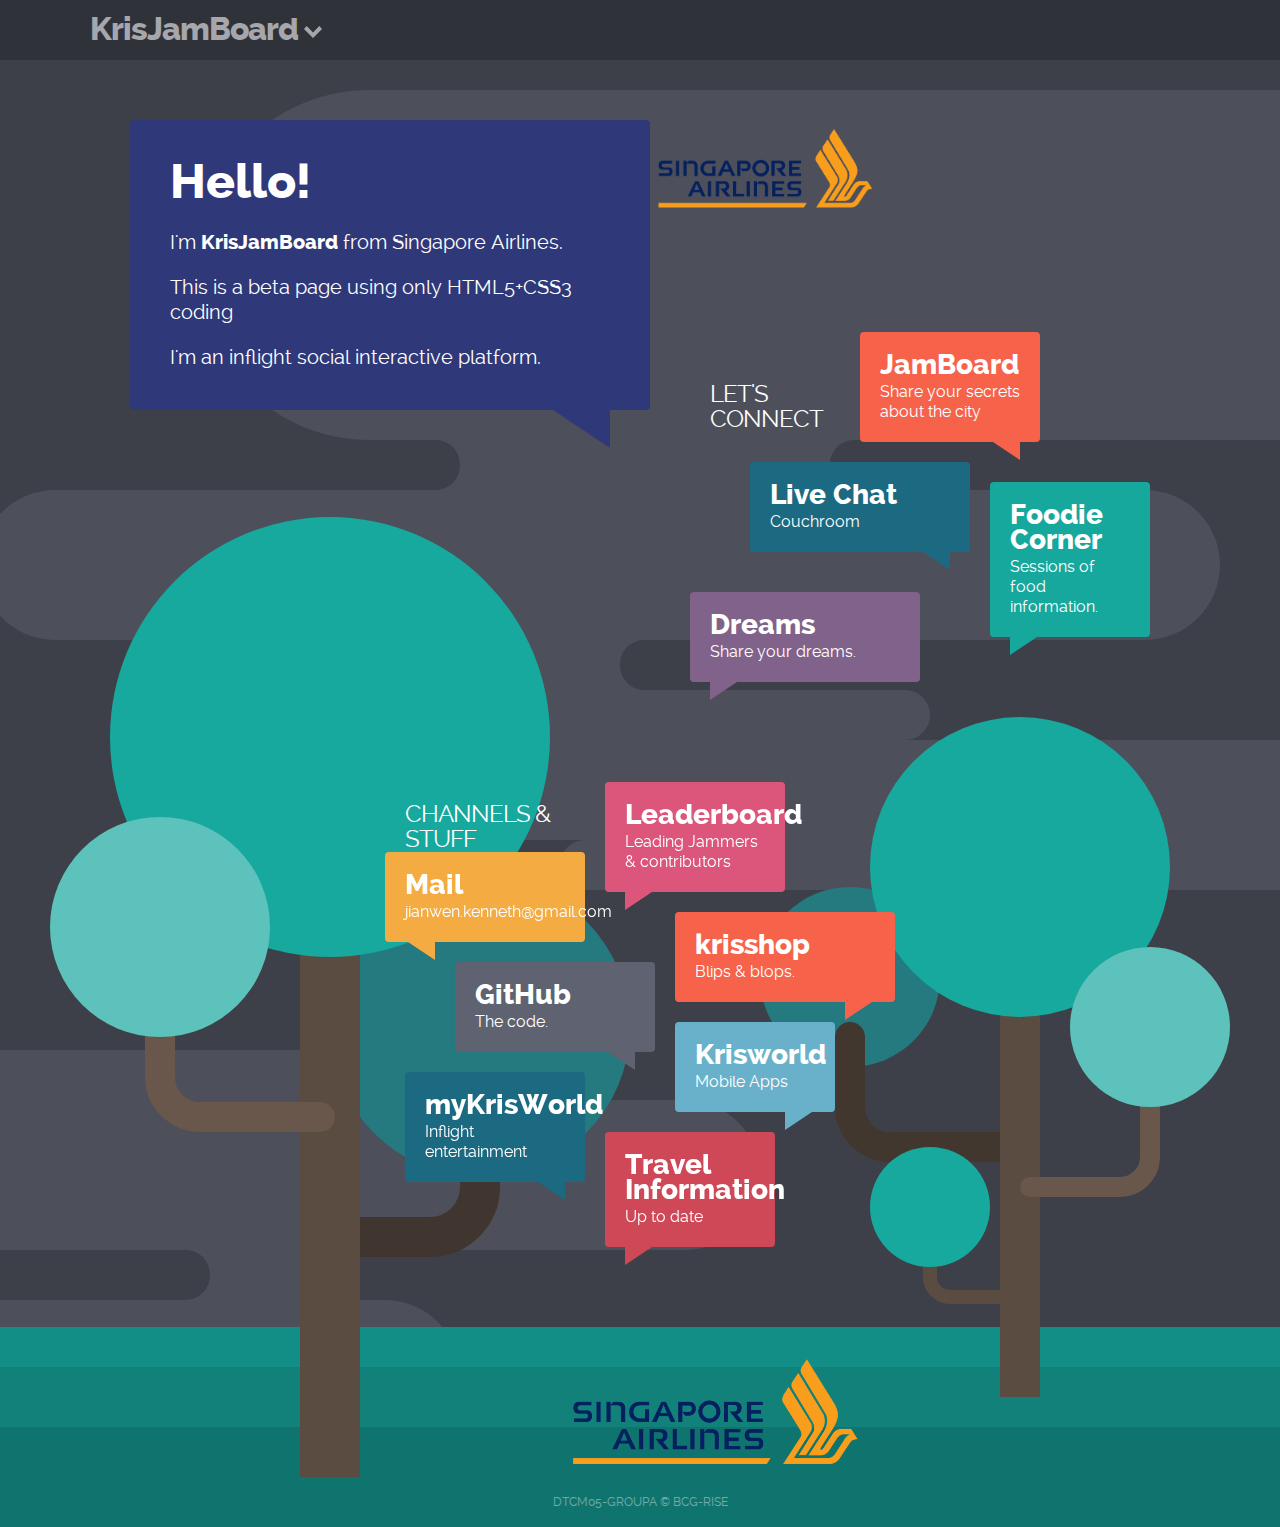
==== commit a3b2b811: "revert old sticky" ====
--- a/index.html
+++ b/index.html
@@ -113,7 +113,7 @@
 						<h1 class="group-title">Let's Connect</h1>
 						<ul>
 							<li class="bubble ml">
-								<a href="jamboard.html" title="Visit the JamBoard" target="_self">
+								<a href="pages/jamboard.html" title="Visit the JamBoard" target="_self">
 									<h2>JamBoard</h2>
 									<p>Share your secrets about the city</p>
 								</a>
@@ -147,7 +147,7 @@
 							<li class="bubble flickr">
 								<a href="leaderboard.html" title="Visit my Leaderboard" target="_self">
 									<h2>Leaderboard</h2>
-									<p>Leading Jammers</p>
+									<p>Leading Jammers & contributors</p>
 								</a>
 							</li>
 							<li class="bubble email">
@@ -224,4 +224,4 @@
 
 	</body>
 
-</html>
+</html>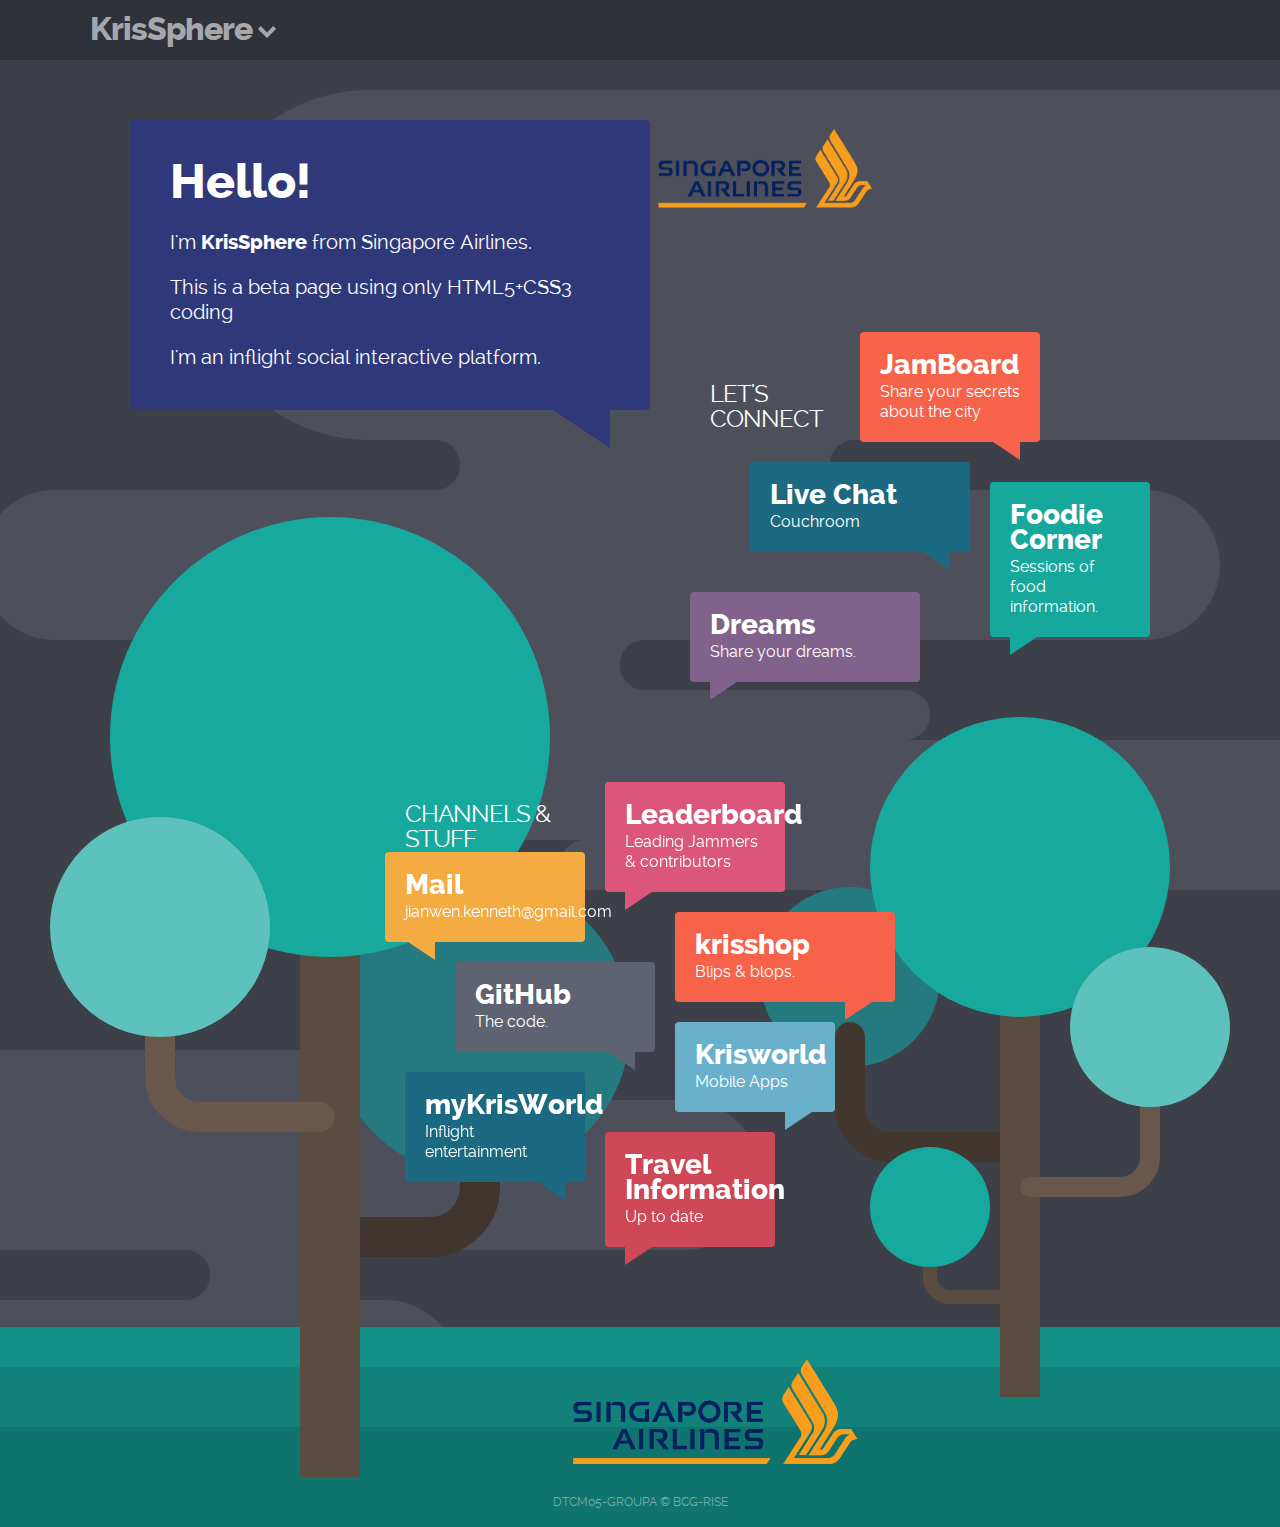
==== commit 3bf40b28: "KrisSphere" ====
--- a/index.html
+++ b/index.html
@@ -6,15 +6,15 @@
 	<head>
 		<meta charset="utf-8" />
 		<meta http-equiv="X-UA-Compatible" content="IE=edge,chrome=1" />
-		<title>KrisJamBoard DTCM05-GroupA</title>
-		<meta name="description" content="This is DTCM05-GroupA's KrisJamBoard." />
+		<title>KrisSphere DTCM05-GroupA</title>
+		<meta name="description" content="This is DTCM05-GroupA's KrisSphere." />
 		<meta content="width=device-width, initial-scale=1.0, maximum-scale=1.0, user-scalable=0" name="viewport" />
 
-		<meta property="og:title" content="KrisJamBoard Kenneth Chua" />
+		<meta property="og:title" content="KrisShere Kenneth Chua" />
 		<meta property="og:type" content="website" />
 		<!--<meta property="og:url" content="http://duplos.org" />-->
-		<meta property="og:site_name" content="KrisJamBoard" />
-		<meta property="og:description" content="This is Capstone KrisJamBoard Beta." />
+		<meta property="og:site_name" content="KrisSphere" />
+		<meta property="og:description" content="This is Capstone KrisShere Beta." />
 		<!--<meta property="og:image" content="http://duplos.org/img/og-image.png" />
 		<meta property="fb:admins" content="1001372682" />-->
 
@@ -76,15 +76,15 @@
 			<header id="site-head" role="banner">
 				<div id="about">
 					<div class="inner">
-						<h1 id="site-title"><a href="#about" title="About this website" class="toggler">KrisJamBoard</a></h1>
+						<h1 id="site-title"><a href="#about" title="About this website" class="toggler">KrisSphere</a></h1>
 					</div>
 					<div class="panel" role="contentinfo">
 						<div class="inner">
 							<section id="colophon">
 								<h1>Colophon</h1>
-								<p><strong>KrisJamBoard</strong> - BCG RISE Digital Transformation Change Management Group A - this design is version 1.0.</p>
+								<p><strong>KrisSphere</strong> - BCG RISE Digital Transformation Change Management Group A - this design is version 1.0.</p>
 								<p>It uses HTML5 for markup and CSS3 for presentation. Except for analytics, it's <strong>bitmap and JavaScript free</strong>.</p>
-								<p><strong>KrisJamBoard</strong>' <a href="https://kenneth1986-bit.github.io/capstone_SIA_groupA/" title="Visit KrisJamBoard v1" target="_blank">First Iteration</a> will showcased on Capstone Project-SIA <a href="https://rise.bcg.com/" title="Visit BCG RISE Programme" target="_blank">BCG RISE Programme</a>. This is the final proposal for <a href="https://rise.bcg.com/digital-transformation-change-management/" title="Read more about Digital Transformation & Change Management" target="_blank">Digital Transformation & Change Management</a>.</p>
+								<p><strong>KrisSphere</strong>' <a href="https://kenneth1986-bit.github.io/capstone_SIA_groupA/" title="Visit KrisSphere v1" target="_blank">First Iteration</a> will showcased on Capstone Project-SIA <a href="https://rise.bcg.com/" title="Visit BCG RISE Programme" target="_blank">BCG RISE Programme</a>. This is the final proposal for <a href="https://rise.bcg.com/digital-transformation-change-management/" title="Read more about Digital Transformation & Change Management" target="_blank">Digital Transformation & Change Management</a>.</p>
 							</section>
 							<p class="close-panel">
 								<a href="#!" title="Close panel" class="toggler"><span>Close panel</span></a>
@@ -102,7 +102,7 @@
 					<!-- bio -->
 					<section id="bio">
 						<h1>Hello!</h1>
-						<p>I'm <strong>KrisJamBoard</strong> from Singapore Airlines.</p>
+						<p>I'm <strong>KrisSphere</strong> from Singapore Airlines.</p>
 						<p>This is a beta page using only HTML5+CSS3 coding<!--<a href="http://developmentseed.org" title="Discover Development Seed" target="_blank">Development Seed</a>.--></p>
 						<p>I'm an inflight social interactive platform.</p>
 					</section>
@@ -113,19 +113,19 @@
 						<h1 class="group-title">Let's Connect</h1>
 						<ul>
 							<li class="bubble ml">
-								<a href="pages/jamboard.html" title="Visit the JamBoard" target="_self">
+								<a href="pages/jamboard/jamboard.html" title="Visit the JamBoard" target="_self">
 									<h2>JamBoard</h2>
 									<p>Share your secrets about the city</p>
 								</a>
 							</li>
 							<li class="bubble datm">
-								<a href="http://duskatthemansion.com/" title="Visit Dusk at the Mansion's official page" target="_blank">
+								<a href="https://krissphere-dtcm05groupa.web.app/" title="Chat anything about the city" target="_blank">
 									<h2>Live Chat</h2>
 									<p>Couchroom</p>
 								</a>
 							</li>
 							<li class="bubble gtb">
-								<a href="http://greentonebits.com/" title="Visit Green Tone Bits' page" target="_blank">
+								<a href="http://greentonebits.com/" title="Share your best feasting places" target="_blank">
 									<h2>Foodie Corner</h2>
 									<p>Sessions of food information.</p>
 								</a>
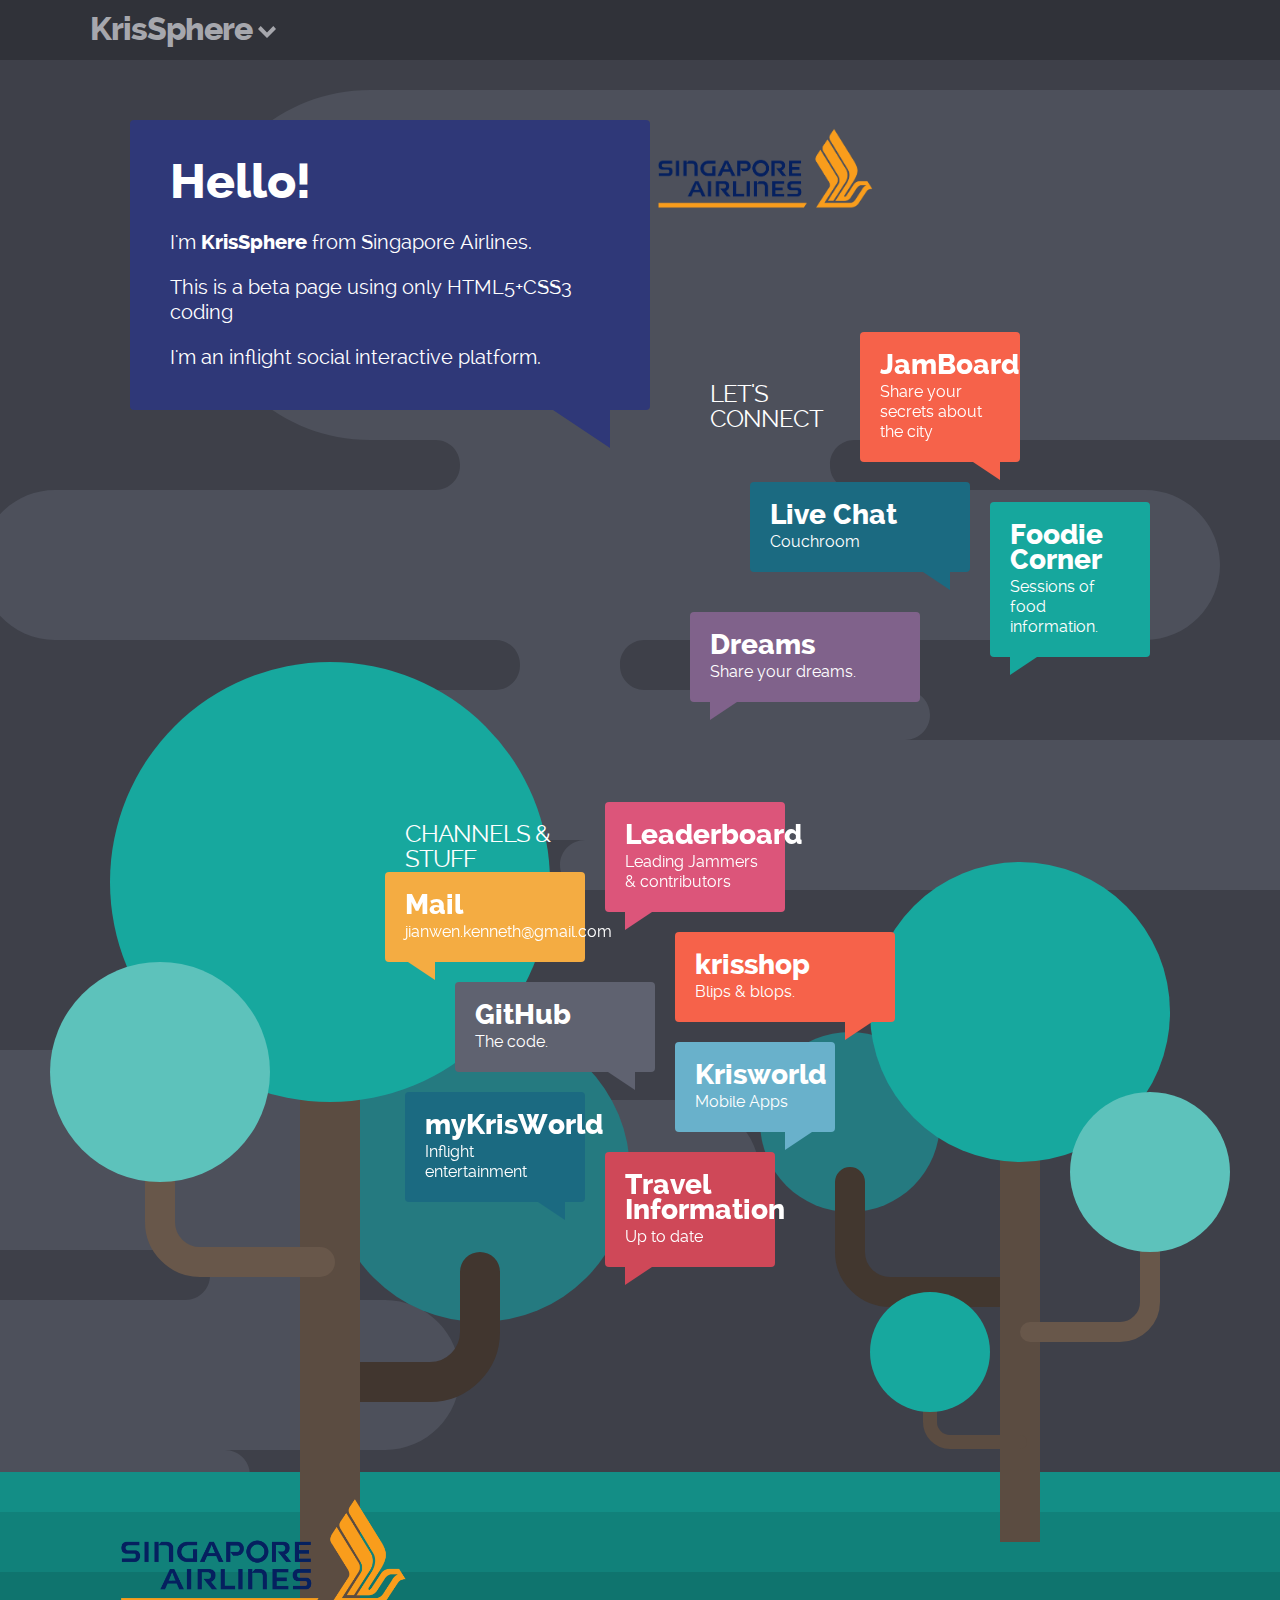
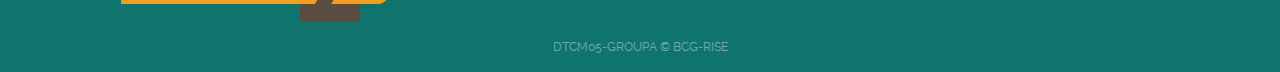
==== commit 588219b3: "logo centralized" ====
--- a/index.html
+++ b/index.html
@@ -119,13 +119,13 @@
 								</a>
 							</li>
 							<li class="bubble datm">
-								<a href="https://krissphere-dtcm05groupa.web.app/" title="Chat anything about the city" target="_blank">
+								<a href="https://krissphere-dtcm05groupa.web.app/" title="Chat anything about the city" target="_self">
 									<h2>Live Chat</h2>
 									<p>Couchroom</p>
 								</a>
 							</li>
 							<li class="bubble gtb">
-								<a href="http://greentonebits.com/" title="Share your best feasting places" target="_blank">
+								<a href="https://kenneth1986-bit.github.io/DTCM05GrpA-Foodie/" title="Share your best feasting places" target="_self">
 									<h2>Foodie Corner</h2>
 									<p>Sessions of food information.</p>
 								</a>
@@ -191,15 +191,12 @@
 					</section>
 					<!--/ connect -->
 
-					<figure id="rm-illu">
-						<img src="sia_logo.PNG" alt="SIA Logo" width="306" height="130" title="Let's Fly!" />
-						<!--<img src="img/ricardo-mestre-illu.svg" alt="Illustration of Ricardo Mestre" width="180" height="536" title="Howdy!" />-->
-					</figure>
-
-					<blockquote class="quoting">
-						<p>You and me are real people, operating in a real world. We are not figments of each other’s imagination. I am the architect of my own self, my own character and destiny. It is no use whingeing about what I might have been, I am the things I have done and nothing more. We are all free, completely free. We can each do any damn thing we want. Which is more than most of us dare to imagine.</p>
-						<footer>Jean-Paul Sartre</footer>
-					</blockquote>
+					<div class="inner">
+					<img src="sia_logo.PNG" alt="SIA Logo" width="306" height="130" title="Let's Fly!" />
+					</div>
+						
+
+					
 
 				</div>
 			</main>
--- a/css/main.css
+++ b/css/main.css
@@ -1,2 +1 @@
-html{font-family:sans-serif;-ms-text-size-adjust:100%;-webkit-text-size-adjust:100%}body{margin:0}article,aside,details,figcaption,figure,footer,header,hgroup,main,menu,nav,section,summary{display:block}audio,canvas,progress,video{display:inline-block;vertical-align:baseline}audio:not([controls]){display:none;height:0}[hidden],template{display:none}a{background-color:transparent}a:active,a:hover{outline:0}abbr[title]{border-bottom:1px dotted}b,strong{font-weight:bold}dfn{font-style:italic}h1{font-size:2em;margin:0.67em 0}mark{background:#ff0;color:#000}small{font-size:80%}sub,sup{font-size:75%;line-height:0;position:relative;vertical-align:baseline}sup{top:-0.5em}sub{bottom:-0.25em}img{border:0}svg:not(:root){overflow:hidden}figure{margin:1em 40px}hr{-moz-box-sizing:content-box;box-sizing:content-box;height:0}pre{overflow:auto}code,kbd,pre,samp{font-family:monospace, monospace;font-size:1em}button,input,optgroup,select,textarea{color:inherit;font:inherit;margin:0}button{overflow:visible}button,select{text-transform:none}button,html input[type="button"],input[type="reset"],input[type="submit"]{-webkit-appearance:button;cursor:pointer}button[disabled],html input[disabled]{cursor:default}button::-moz-focus-inner,input::-moz-focus-inner{border:0;padding:0}input{line-height:normal}input[type="checkbox"],input[type="radio"]{box-sizing:border-box;padding:0}input[type="number"]::-webkit-inner-spin-button,input[type="number"]::-webkit-outer-spin-button{height:auto}input[type="search"]{-webkit-appearance:textfield;-moz-box-sizing:content-box;-webkit-box-sizing:content-box;box-sizing:content-box}input[type="search"]::-webkit-search-cancel-button,input[type="search"]::-webkit-search-decoration{-webkit-appearance:none}fieldset{border:1px solid #c0c0c0;margin:0 2px;padding:0.35em 0.625em 0.75em}legend{border:0;padding:0}textarea{overflow:auto}optgroup{font-weight:bold}table{border-collapse:collapse;border-spacing:0}td,th{padding:0}@font-face{font-family:"Raleway";src:url("../fonts/raleway-regular-webfont.eot");src:url("../fonts/raleway-regular-webfont.eot?#iefix") format("embedded-opentype"),url("../fonts/raleway-regular-webfont.woff") format("woff"),url("../fonts/raleway-regular-webfont.ttf") format("truetype"),url("../fonts/raleway-regular-webfont.svg#ralewayregular") format("svg");font-weight:normal;font-style:normal}@font-face{font-family:"Raleway";src:url("../fonts/raleway-extrabold-webfont.eot");src:url("../fonts/raleway-extrabold-webfont.eot?#iefix") format("embedded-opentype"),url("../fonts/raleway-extrabold-webfont.woff") format("woff"),url("../fonts/raleway-extrabold-webfont.ttf") format("truetype"),url("../fonts/raleway-extrabold-webfont.svg#ralewayextrabold") format("svg");font-weight:bold;font-style:normal}body,select,input,textarea{font-family:"Raleway","Helvetica Neue","Helvetica",Helvetica,Arial,sans-serif}*{-moz-box-sizing:border-box;-webkit-box-sizing:border-box;box-sizing:border-box}body{color:#FFF;background:#3e4049;line-height:20px}a:link,a:visited{color:inherit;text-decoration:none;-moz-transition:opacity .2s ease;-o-transition:opacity .2s ease;-webkit-transition:opacity .2s ease;transition:opacity .2s ease;opacity:1}a:hover,a:focus{color:inherit;text-decoration:none;filter:progid:DXImageTransform.Microsoft.Alpha(Opacity=70);opacity:.7;outline:0}:focus{outline:none}::-moz-focus-inner{border:0}a:active{color:inherit;text-decoration:none;position:relative;top:2px}h1,h2,h3,h4,h5{margin:0}p{line-height:25px;margin:0 0 15px 0}.inner{margin:0 auto;padding:0 20px}#site-canvas{background:url("data:image/svg+xml,%3Csvg%20xmlns%3D%22http%3A%2F%2Fwww.w3.org%2F2000%2Fsvg%22%20xmlns%3Axlink%3D%22http%3A%2F%2Fwww.w3.org%2F1999%2Fxlink%22%20version%3D%221.1%22%20x%3D%220px%22%20y%3D%220px%22%20width%3D%222240px%22%20height%3D%221410px%22%20viewBox%3D%220%200%202240%201410%22%20enable-background%3D%22new%200%200%202240%201410%22%20xml%3Aspace%3D%22preserve%22%3E%3Cstyle%3E.style0%7Bfill%3A%09%234D505B%3B%7D%3C%2Fstyle%3E%3Cpath%20d%3D%22M1165%201010h-160c13.75%200%2025-11.25%2025-25s-11.25-25-25-25H375c-13.75%200-25%2011.25-25%2025s11.25%2025%2025%2025h-40%20c-41.25%200-75%2033.75-75%2075s33.75%2075%2075%2075h330.855c13.28%200%2024.1%2010.9%2024.1%2024.145v1.71c0%2013.28-10.865%2024.145-24.145%2024.145H75%20c-41.25%200-75%2033.75-75%2075s33.75%2075%2075%2075h160c-13.75%200-25%2011.25-25%2025s11.25%2025%2025%2025h470c13.75%200%2025-11.25%2025-25s-11.25-25-25-25%20h160c41.25%200%2075-33.75%2075-75s-33.75-75-75-75h-50.855c-13.28%200-24.145-10.865-24.145-24.145v-1.71%20c0-13.28%2010.865-24.145%2024.145-24.145H1165c41.25%200%2075-33.75%2075-75S1206.25%201010%201165%201010z%20M2190%20650h-805c13.75%200%2025-11.25%2025-25%20s-11.25-25-25-25h-260.855c-13.28%200-24.145-10.865-24.145-24.145v-1.71c0-13.28%2010.865-24.145%2024.145-24.145H1625%20c41.25%200%2075-33.75%2075-75s-33.75-75-75-75h-290.855c-13.28%200-24.145-10.865-24.145-24.145v-1.71c0-13.28%2010.865-24.145%2024.145-24.145%20H1900c96.25%200%20175-78.75%20175-175S1996.25%200%201900%200H850c-96.25%200-175%2078.75-175%20175s78.75%20175%20175%20175h65.855%20c13.28%200%2024.1%2010.9%2024.1%2024.145v1.71c0%2013.28-10.865%2024.145-24.145%2024.145H535c-41.25%200-75%2033.75-75%2075s33.75%2075%2075%2075%20h440.855c13.28%200%2024.1%2010.9%2024.1%2024.145v1.71c0%2013.28-10.865%2024.145-24.145%2024.145H835c-41.25%200-75%2033.75-75%2075%20s33.75%2075%2075%2075h230c-13.75%200-25%2011.25-25%2025s11.25%2025%2025%2025h1015c13.75%200%2025-11.25%2025-25s-11.25-25-25-25h110c27.5%200%2050-22.5%2050-50%20S2217.5%20650%202190%20650z%22%20class%3D%22style0%22%2F%3E%3C%2Fsvg%3E") center 20px no-repeat;overflow:hidden}#site-head{width:100%;background:#303239;color:#a6a7ad}#site-title{float:left;clear:both}.toggler{position:relative;display:block;color:inherit;font-weight:bold;font-size:32px;letter-spacing:-1px;line-height:60px;height:60px;padding-right:24px}.toggler:after{position:absolute;top:50%;right:0;content:'';speak:none;width:18px;height:12px;background:url("data:image/svg+xml,%3Csvg%20xmlns%3D%22http:%2F%2Fwww.w3.org%2F2000%2Fsvg%22%20xmlns:xlink%3D%22http:%2F%2Fwww.w3.org%2F1999%2Fxlink%22%20version%3D%221.1%22%20id%3D%22Layer_1%22%20x%3D%220px%22%20y%3D%220px%22%20width%3D%2218px%22%20height%3D%2212px%22%20viewBox%3D%220%200%2018%2012%22%20enable-background%3D%22new%200%200%2018%2012%22%20xml:space%3D%22preserve%22%3E%3Cg%3E%3Cpolygon%20points%3D%229%2C11.9%200%2C2.9%202.7%2C0.1%209%2C6.4%2015.3%2C0.1%2018%2C2.9%22%20fill%3D%22%23a6a7ad%22%20%2F%3E%3C%2Fg%3E%3C%2Fsvg%3E") center center no-repeat;margin-top:-4px}.close-panel .toggler:after{-moz-transform:scaleY(-1);-ms-transform:scaleY(-1);-webkit-transform:scaleY(-1);transform:scaleY(-1)}.close-panel .toggler:before{content:'KrisJamBoard';speak:none}#colophon a{color:inherit;background:#43454f;padding:0 4px;-moz-border-radius:4px;-webkit-border-radius:4px;border-radius:4px}#colophon *:last-child{margin-bottom:0}#colophon{opacity:0;-moz-transition:opacity .5s linear;-o-transition:opacity .5s linear;-webkit-transition:opacity .5s linear;transition:opacity .5s linear}.panel{width:100%;overflow:hidden;background:#222328;color:#a6a7ad;max-height:0;-moz-transition:max-height .5s linear;-o-transition:max-height .5s linear;-webkit-transition:max-height .5s linear;transition:max-height .5s linear}.panel .inner{position:relative;padding-top:40px;padding-bottom:40px}.panel h1{font-weight:normal;font-size:20px;line-height:20px;text-transform:uppercase;letter-spacing:-1px;margin:0 0 20px 0}#about:target .panel{max-height:1000px;margin-top:60px;overflow:visible}#about:target #colophon,#about:target #share{opacity:1}.close-panel{position:absolute;top:-60px;left:20px;margin:0}#bio{position:relative;padding:20px;width:100%;max-width:520px;margin:0 auto 60px auto;-moz-border-radius:4px;-webkit-border-radius:4px;border-radius:4px;background:#2f3878}#bio h1{font-weight:bold;font-size:28px;line-height:25px;margin-bottom:25px}#bio *:last-child{margin-bottom:0}#bio:after{position:absolute;bottom:-18px;content:'';display:block;width:30px;height:20px;margin:0 20px;background:url("data:image/svg+xml,%3Csvg%20xmlns%3D%22http:%2F%2Fwww.w3.org%2F2000%2Fsvg%22%20xmlns:xlink%3D%22http:%2F%2Fwww.w3.org%2F1999%2Fxlink%22%20version%3D%221.1%22%20x%3D%220px%22%20y%3D%220px%22%20width%3D%2230px%22%20height%3D%2220px%22%20viewBox%3D%220%200%2030%2020%22%20enable-background%3D%22new%200%200%2030%2020%22%20xml:space%3D%22preserve%22%3E%3Cpolygon%20points%3D%2230%2C20%2030%2C0%200%2C0%22%20fill%3D%22%232f3878%22%20%2F%3E%3C%2Fsvg%3E") center top no-repeat;left:auto;right:0;-moz-transform:scaleX(-1);-ms-transform:scaleX(-1);-webkit-transform:scaleX(-1);transform:scaleX(-1)}#bio a{background:#ad2d3c;padding:0 4px;-moz-border-radius:4px;-webkit-border-radius:4px;border-radius:4px}#projects,#connect{width:100%;margin-bottom:40px}#projects ul,#connect ul{list-style:none;margin:0;padding:0;margin:0 auto;max-width:320px}.bubble{-moz-transform:translateZ(0);-ms-transform:translateZ(0);-webkit-transform:translateZ(0);transform:translateZ(0);overflow:visible}#projects .bubble:nth-child(odd){float:left}#projects .bubble:nth-child(even){float:right}#connect .bubble:nth-child(odd){float:left}#connect .bubble:nth-child(even){float:right}.bubble a{-moz-transform:translateZ(0);-ms-transform:translateZ(0);-webkit-transform:translateZ(0);transform:translateZ(0);display:block;position:relative;padding:20px;margin-bottom:20px;-moz-border-radius:4px;-webkit-border-radius:4px;border-radius:4px;-moz-transition:-moz-transform .2s ease;-o-transition:-o-transform .2s ease;-webkit-transition:-webkit-transform .2s ease;transition:transform .2s ease}.bubble a:after{position:absolute;bottom:-18px;margin:0 20px;content:'';display:block;width:30px;height:20px}.bubble a *:last-child{margin-bottom:0}.bubble a:hover{filter:progid:DXImageTransform.Microsoft.Alpha(enabled=false);opacity:1;-moz-transform:scale(1.1);-ms-transform:scale(1.1);-webkit-transform:scale(1.1);transform:scale(1.1)}.bubble a p{line-height:20px}.bubble.ml{-moz-animation:float-a 1.5s ease-in-out infinite;-webkit-animation:float-a 1.5s ease-in-out infinite;animation:float-a 1.5s ease-in-out infinite}.bubble.ml a{width:180px;background:#F6624A}.bubble.ml a:after{background:url("data:image/svg+xml,%3Csvg%20xmlns%3D%22http:%2F%2Fwww.w3.org%2F2000%2Fsvg%22%20xmlns:xlink%3D%22http:%2F%2Fwww.w3.org%2F1999%2Fxlink%22%20version%3D%221.1%22%20x%3D%220px%22%20y%3D%220px%22%20width%3D%2230px%22%20height%3D%2220px%22%20viewBox%3D%220%200%2030%2020%22%20enable-background%3D%22new%200%200%2030%2020%22%20xml:space%3D%22preserve%22%3E%3Cpolygon%20points%3D%2230%2C20%2030%2C0%200%2C0%22%20fill%3D%22%23F6624A%22%20%2F%3E%3C%2Fsvg%3E") center top no-repeat;right:auto;left:0;-moz-transform:none;-ms-transform:none;-webkit-transform:none;transform:none}.bubble.datm{-moz-animation:float-b 1.8s ease-in-out infinite;-webkit-animation:float-b 1.8s ease-in-out infinite;animation:float-b 1.8s ease-in-out infinite}.bubble.datm a{width:220px;background:#1B6A81}.bubble.datm a:after{background:url("data:image/svg+xml,%3Csvg%20xmlns%3D%22http:%2F%2Fwww.w3.org%2F2000%2Fsvg%22%20xmlns:xlink%3D%22http:%2F%2Fwww.w3.org%2F1999%2Fxlink%22%20version%3D%221.1%22%20x%3D%220px%22%20y%3D%220px%22%20width%3D%2230px%22%20height%3D%2220px%22%20viewBox%3D%220%200%2030%2020%22%20enable-background%3D%22new%200%200%2030%2020%22%20xml:space%3D%22preserve%22%3E%3Cpolygon%20points%3D%2230%2C20%2030%2C0%200%2C0%22%20fill%3D%22%231B6A81%22%20%2F%3E%3C%2Fsvg%3E") center top no-repeat;left:auto;right:0;-moz-transform:scaleX(-1);-ms-transform:scaleX(-1);-webkit-transform:scaleX(-1);transform:scaleX(-1)}.bubble.gtb{-moz-animation:float-c 2s ease-in-out infinite;-webkit-animation:float-c 2s ease-in-out infinite;animation:float-c 2s ease-in-out infinite}.bubble.gtb a{width:160px;background:#16A79D}.bubble.gtb a:after{background:url("data:image/svg+xml,%3Csvg%20xmlns%3D%22http:%2F%2Fwww.w3.org%2F2000%2Fsvg%22%20xmlns:xlink%3D%22http:%2F%2Fwww.w3.org%2F1999%2Fxlink%22%20version%3D%221.1%22%20x%3D%220px%22%20y%3D%220px%22%20width%3D%2230px%22%20height%3D%2220px%22%20viewBox%3D%220%200%2030%2020%22%20enable-background%3D%22new%200%200%2030%2020%22%20xml:space%3D%22preserve%22%3E%3Cpolygon%20points%3D%2230%2C20%2030%2C0%200%2C0%22%20fill%3D%22%2316A79D%22%20%2F%3E%3C%2Fsvg%3E") center top no-repeat;right:auto;left:0;-moz-transform:none;-ms-transform:none;-webkit-transform:none;transform:none}.bubble.mand{-moz-animation:float-d 2.2s ease-in-out infinite;-webkit-animation:float-d 2.2s ease-in-out infinite;animation:float-d 2.2s ease-in-out infinite}.bubble.mand a{width:230px;background:#80628B}.bubble.mand a:after{background:url("data:image/svg+xml,%3Csvg%20xmlns%3D%22http:%2F%2Fwww.w3.org%2F2000%2Fsvg%22%20xmlns:xlink%3D%22http:%2F%2Fwww.w3.org%2F1999%2Fxlink%22%20version%3D%221.1%22%20x%3D%220px%22%20y%3D%220px%22%20width%3D%2230px%22%20height%3D%2220px%22%20viewBox%3D%220%200%2030%2020%22%20enable-background%3D%22new%200%200%2030%2020%22%20xml:space%3D%22preserve%22%3E%3Cpolygon%20points%3D%2230%2C20%2030%2C0%200%2C0%22%20fill%3D%22%2380628B%22%20%2F%3E%3C%2Fsvg%3E") center top no-repeat;left:auto;right:0;-moz-transform:scaleX(-1);-ms-transform:scaleX(-1);-webkit-transform:scaleX(-1);transform:scaleX(-1)}.bubble.flickr{-moz-animation:float-a 1.5s ease-in-out infinite;-webkit-animation:float-a 1.5s ease-in-out infinite;animation:float-a 1.5s ease-in-out infinite}.bubble.flickr a{width:180px;background:#DC557A}.bubble.flickr a:after{background:url("data:image/svg+xml,%3Csvg%20xmlns%3D%22http:%2F%2Fwww.w3.org%2F2000%2Fsvg%22%20xmlns:xlink%3D%22http:%2F%2Fwww.w3.org%2F1999%2Fxlink%22%20version%3D%221.1%22%20x%3D%220px%22%20y%3D%220px%22%20width%3D%2230px%22%20height%3D%2220px%22%20viewBox%3D%220%200%2030%2020%22%20enable-background%3D%22new%200%200%2030%2020%22%20xml:space%3D%22preserve%22%3E%3Cpolygon%20points%3D%2230%2C20%2030%2C0%200%2C0%22%20fill%3D%22%23DC557A%22%20%2F%3E%3C%2Fsvg%3E") center top no-repeat;right:auto;left:0;-moz-transform:none;-ms-transform:none;-webkit-transform:none;transform:none}.bubble.email{-moz-animation:float-b 1.8s ease-in-out infinite;-webkit-animation:float-b 1.8s ease-in-out infinite;animation:float-b 1.8s ease-in-out infinite}.bubble.email a{width:200px;background:#F4AC42}.bubble.email a:after{background:url("data:image/svg+xml,%3Csvg%20xmlns%3D%22http:%2F%2Fwww.w3.org%2F2000%2Fsvg%22%20xmlns:xlink%3D%22http:%2F%2Fwww.w3.org%2F1999%2Fxlink%22%20version%3D%221.1%22%20x%3D%220px%22%20y%3D%220px%22%20width%3D%2230px%22%20height%3D%2220px%22%20viewBox%3D%220%200%2030%2020%22%20enable-background%3D%22new%200%200%2030%2020%22%20xml:space%3D%22preserve%22%3E%3Cpolygon%20points%3D%2230%2C20%2030%2C0%200%2C0%22%20fill%3D%22%23F4AC42%22%20%2F%3E%3C%2Fsvg%3E") center top no-repeat;left:auto;right:0;-moz-transform:scaleX(-1);-ms-transform:scaleX(-1);-webkit-transform:scaleX(-1);transform:scaleX(-1)}.bubble.soundcloud{-moz-animation:float-c 2s ease-in-out infinite;-webkit-animation:float-c 2s ease-in-out infinite;animation:float-c 2s ease-in-out infinite}.bubble.soundcloud a{width:220px;background:#F6624A}.bubble.soundcloud a:after{background:url("data:image/svg+xml,%3Csvg%20xmlns%3D%22http:%2F%2Fwww.w3.org%2F2000%2Fsvg%22%20xmlns:xlink%3D%22http:%2F%2Fwww.w3.org%2F1999%2Fxlink%22%20version%3D%221.1%22%20x%3D%220px%22%20y%3D%220px%22%20width%3D%2230px%22%20height%3D%2220px%22%20viewBox%3D%220%200%2030%2020%22%20enable-background%3D%22new%200%200%2030%2020%22%20xml:space%3D%22preserve%22%3E%3Cpolygon%20points%3D%2230%2C20%2030%2C0%200%2C0%22%20fill%3D%22%23F6624A%22%20%2F%3E%3C%2Fsvg%3E") center top no-repeat;right:auto;left:0;-moz-transform:none;-ms-transform:none;-webkit-transform:none;transform:none}.bubble.github{-moz-animation:float-d 2.2s ease-in-out infinite;-webkit-animation:float-d 2.2s ease-in-out infinite;animation:float-d 2.2s ease-in-out infinite}.bubble.github a{width:200px;background:#5f6270}.bubble.github a:after{background:url("data:image/svg+xml,%3Csvg%20xmlns%3D%22http:%2F%2Fwww.w3.org%2F2000%2Fsvg%22%20xmlns:xlink%3D%22http:%2F%2Fwww.w3.org%2F1999%2Fxlink%22%20version%3D%221.1%22%20x%3D%220px%22%20y%3D%220px%22%20width%3D%2230px%22%20height%3D%2220px%22%20viewBox%3D%220%200%2030%2020%22%20enable-background%3D%22new%200%200%2030%2020%22%20xml:space%3D%22preserve%22%3E%3Cpolygon%20points%3D%2230%2C20%2030%2C0%200%2C0%22%20fill%3D%22%235f6270%22%20%2F%3E%3C%2Fsvg%3E") center top no-repeat;left:auto;right:0;-moz-transform:scaleX(-1);-ms-transform:scaleX(-1);-webkit-transform:scaleX(-1);transform:scaleX(-1)}.bubble.twitter{-moz-animation:float-a 1.5s ease-in-out infinite;-webkit-animation:float-a 1.5s ease-in-out infinite;animation:float-a 1.5s ease-in-out infinite}.bubble.twitter a{width:160px;background:#69B1CB}.bubble.twitter a:after{background:url("data:image/svg+xml,%3Csvg%20xmlns%3D%22http:%2F%2Fwww.w3.org%2F2000%2Fsvg%22%20xmlns:xlink%3D%22http:%2F%2Fwww.w3.org%2F1999%2Fxlink%22%20version%3D%221.1%22%20x%3D%220px%22%20y%3D%220px%22%20width%3D%2230px%22%20height%3D%2220px%22%20viewBox%3D%220%200%2030%2020%22%20enable-background%3D%22new%200%200%2030%2020%22%20xml:space%3D%22preserve%22%3E%3Cpolygon%20points%3D%2230%2C20%2030%2C0%200%2C0%22%20fill%3D%22%2369B1CB%22%20%2F%3E%3C%2Fsvg%3E") center top no-repeat;right:auto;left:0;-moz-transform:none;-ms-transform:none;-webkit-transform:none;transform:none}.bubble.tumblr{-moz-animation:float-b 1.8s ease-in-out infinite;-webkit-animation:float-b 1.8s ease-in-out infinite;animation:float-b 1.8s ease-in-out infinite}.bubble.tumblr a{width:180px;background:#1B6A81}.bubble.tumblr a:after{background:url("data:image/svg+xml,%3Csvg%20xmlns%3D%22http:%2F%2Fwww.w3.org%2F2000%2Fsvg%22%20xmlns:xlink%3D%22http:%2F%2Fwww.w3.org%2F1999%2Fxlink%22%20version%3D%221.1%22%20x%3D%220px%22%20y%3D%220px%22%20width%3D%2230px%22%20height%3D%2220px%22%20viewBox%3D%220%200%2030%2020%22%20enable-background%3D%22new%200%200%2030%2020%22%20xml:space%3D%22preserve%22%3E%3Cpolygon%20points%3D%2230%2C20%2030%2C0%200%2C0%22%20fill%3D%22%231B6A81%22%20%2F%3E%3C%2Fsvg%3E") center top no-repeat;left:auto;right:0;-moz-transform:scaleX(-1);-ms-transform:scaleX(-1);-webkit-transform:scaleX(-1);transform:scaleX(-1)}.bubble.lastfm{-moz-animation:float-c 2s ease-in-out infinite;-webkit-animation:float-c 2s ease-in-out infinite;animation:float-c 2s ease-in-out infinite}.bubble.lastfm a{width:170px;background:#CF4858}.bubble.lastfm a:after{background:url("data:image/svg+xml,%3Csvg%20xmlns%3D%22http:%2F%2Fwww.w3.org%2F2000%2Fsvg%22%20xmlns:xlink%3D%22http:%2F%2Fwww.w3.org%2F1999%2Fxlink%22%20version%3D%221.1%22%20x%3D%220px%22%20y%3D%220px%22%20width%3D%2230px%22%20height%3D%2220px%22%20viewBox%3D%220%200%2030%2020%22%20enable-background%3D%22new%200%200%2030%2020%22%20xml:space%3D%22preserve%22%3E%3Cpolygon%20points%3D%2230%2C20%2030%2C0%200%2C0%22%20fill%3D%22%23CF4858%22%20%2F%3E%3C%2Fsvg%3E") center top no-repeat;left:auto;right:0;-moz-transform:none;-ms-transform:none;-webkit-transform:none;transform:none}.bubble h2{font-weight:bold;font-size:28px;line-height:25px;margin-bottom:5px}.group-title{font-weight:normal;font-size:24px;line-height:25px;text-transform:uppercase;letter-spacing:-1px;margin:0 0 20px 20px}#site-body{position:relative;z-index:100;float:left;width:100%;background:url("data:image/svg+xml,%3Csvg%20xmlns%3D%22http%3A%2F%2Fwww.w3.org%2F2000%2Fsvg%22%20xmlns%3Axlink%3D%22http%3A%2F%2Fwww.w3.org%2F1999%2Fxlink%22%20version%3D%221.1%22%20x%3D%220px%22%20y%3D%220px%22%20width%3D%221180px%22%20height%3D%22960px%22%20viewBox%3D%2220%200%201180%20960%22%20enable-background%3D%22new%2020%200%201180%20960%22%20xml%3Aspace%3D%22preserve%22%3E%3Cstyle%3E.style0%7Bfill%3A%09%23257A80%3B%7D.style1%7Bstroke-linejoin%3A%09round%3Bstroke%3A%09%2342372F%3Bstroke-linecap%3A%09round%3Bstroke-miterlimit%3A%0910%3Bstroke-width%3A%0930%3Bfill%3A%09none%3B%7D.style2%7Bfill%3A%09%235B4C41%3B%7D.style3%7Bstroke-linejoin%3A%09round%3Bstroke%3A%09%2368574A%3Bstroke-linecap%3A%09round%3Bstroke-miterlimit%3A%0910%3Bstroke-width%3A%0920%3Bfill%3A%09none%3B%7D.style4%7Bstroke-linejoin%3A%09round%3Bstroke%3A%09%235B4C41%3Bstroke-linecap%3A%09round%3Bstroke-miterlimit%3A%0910%3Bstroke-width%3A%0914%3Bfill%3A%09none%3B%7D.style5%7Bfill%3A%09%234D2A0B%3B%7D.style6%7Bfill%3A%09%2317A89E%3B%7D.style7%7Bfill%3A%09%235DC2BB%3B%7D.style8%7Bstroke-linejoin%3A%09round%3Bstroke%3A%09%2341362F%3Bstroke-linecap%3A%09round%3Bstroke-miterlimit%3A%0910%3Bstroke-width%3A%0940%3Bfill%3A%09none%3B%7D.style9%7Bstroke-linejoin%3A%09round%3Bstroke%3A%09%2368574A%3Bstroke-linecap%3A%09round%3Bstroke-miterlimit%3A%0910%3Bstroke-width%3A%0930%3Bfill%3A%09none%3B%7D%3C%2Fstyle%3E%3Ccircle%20cx%3D%22820%22%20cy%3D%22460%22%20r%3D%2290%22%20class%3D%22style0%22%2F%3E%3Cpath%20d%3D%22%20M990%20630H860c-22%200-40-18-40-40v-70%22%20class%3D%22style1%22%2F%3E%3Crect%20x%3D%22970%22%20y%3D%22430%22%20width%3D%2240%22%20height%3D%22450%22%20class%3D%22style2%22%2F%3E%3Cpath%20d%3D%22%20M1000%20670h90c16.5%200%2030-13.5%2030-30V540%22%20class%3D%22style3%22%2F%3E%3Cpath%20d%3D%22%20M990%20780h-70c-11%200-20-9-20-20v-40%22%20class%3D%22style4%22%2F%3E%3Ccircle%20cx%3D%22990%22%20cy%3D%22430%22%20r%3D%2220%22%20class%3D%22style5%22%2F%3E%3Ccircle%20cx%3D%22990%22%20cy%3D%22350%22%20r%3D%22150%22%20class%3D%22style6%22%2F%3E%3Ccircle%20cx%3D%221120%22%20cy%3D%22510%22%20r%3D%2280%22%20class%3D%22style7%22%2F%3E%3Ccircle%20cx%3D%22900%22%20cy%3D%22690%22%20r%3D%2260%22%20class%3D%22style6%22%2F%3E%3Ccircle%20cx%3D%22450%22%20cy%3D%22510%22%20r%3D%22150%22%20class%3D%22style0%22%2F%3E%3Cpath%20d%3D%22%20M320%20720h80c27.5%200%2050-22.5%2050-50v-60%22%20class%3D%22style8%22%2F%3E%3Crect%20x%3D%22270%22%20y%3D%22360%22%20width%3D%2260%22%20height%3D%22600%22%20class%3D%22style2%22%2F%3E%3Cpath%20d%3D%22%20M290%20600H170c-22%200-40-18-40-40v-90%22%20class%3D%22style9%22%2F%3E%3Ccircle%20cx%3D%22300%22%20cy%3D%22360%22%20r%3D%2230%22%20class%3D%22style5%22%2F%3E%3Ccircle%20cx%3D%22300%22%20cy%3D%22220%22%20r%3D%22220%22%20class%3D%22style6%22%2F%3E%3Ccircle%20cx%3D%22130%22%20cy%3D%22410%22%20r%3D%22110%22%20class%3D%22style7%22%2F%3E%3C%2Fsvg%3E") center bottom no-repeat;margin-bottom:-150px}#site-body .inner{padding-top:20px}#site-foot{float:left;width:100%;height:200px;background:url("data:image/svg+xml,%3Csvg%20xmlns%3D%22http%3A%2F%2Fwww.w3.org%2F2000%2Fsvg%22%20xmlns%3Axlink%3D%22http%3A%2F%2Fwww.w3.org%2F1999%2Fxlink%22%20version%3D%221.1%22%20x%3D%220px%22%20y%3D%220px%22%20width%3D%222px%22%20height%3D%22200px%22%20viewBox%3D%220%200%202%20200%22%20enable-background%3D%22new%200%200%202%20200%22%20xml%3Aspace%3D%22preserve%22%3E%3Cstyle%3E.style0%7Bfill%3A%09%230F746E%3B%7D.style1%7Bfill%3A%09%23138E86%3B%7D.style2%7Bfill%3A%09%2311817A%3B%7D%3C%2Fstyle%3E%3Crect%20width%3D%222%22%20height%3D%22200%22%20class%3D%22style0%22%2F%3E%3Crect%20width%3D%222%22%20height%3D%2240%22%20class%3D%22style1%22%2F%3E%3Crect%20y%3D%2240%22%20width%3D%222%22%20height%3D%2260%22%20class%3D%22style2%22%2F%3E%3C%2Fsvg%3E") center top repeat-x}#rm-illu{position:relative;left:12px;clear:both;margin:0 auto;width:180px}#rm-illu:before{position:absolute;top:0;left:36px;z-index:10;display:block;width:80px;height:124px;content:"";
-     0 0 no-repeat;-moz-transform:translateZ(0);-ms-transform:translateZ(0);-webkit-transform:translateZ(0);transform:translateZ(0);-moz-animation:flicker 4s steps(8) infinite;-webkit-animation:flicker 4s steps(8) infinite;animation:flicker 4s steps(8) infinite}#rm-illu img{display:block}#copyright{padding-top:150px;font-size:12px;text-transform:uppercase;opacity:.4;text-align:center;margin:0;line-height:50px}@-moz-keyframes flicker{from{background-position:0px}to{background-position:-640px}}@-webkit-keyframes flicker{from{background-position:0px}to{background-position:-640px}}@keyframes flicker{from{background-position:0px}to{background-position:-640px}}@-moz-keyframes float-a{50%{-moz-transform:translate(0, 5px);transform:translate(0, 5px)}}@-webkit-keyframes float-a{50%{-webkit-transform:translate(0, 5px);transform:translate(0, 5px)}}@keyframes float-a{50%{-moz-transform:translate(0, 5px);-ms-transform:translate(0, 5px);-webkit-transform:translate(0, 5px);transform:translate(0, 5px)}}@-moz-keyframes float-b{0%{-moz-transform:translate(0, 5px);transform:translate(0, 5px)}50%{-moz-transform:translate(0, 0);transform:translate(0, 0)}100%{-moz-transform:translate(0, 5px);transform:translate(0, 5px)}}@-webkit-keyframes float-b{0%{-webkit-transform:translate(0, 5px);transform:translate(0, 5px)}50%{-webkit-transform:translate(0, 0);transform:translate(0, 0)}100%{-webkit-transform:translate(0, 5px);transform:translate(0, 5px)}}@keyframes float-b{0%{-moz-transform:translate(0, 5px);-ms-transform:translate(0, 5px);-webkit-transform:translate(0, 5px);transform:translate(0, 5px)}50%{-moz-transform:translate(0, 0);-ms-transform:translate(0, 0);-webkit-transform:translate(0, 0);transform:translate(0, 0)}100%{-moz-transform:translate(0, 5px);-ms-transform:translate(0, 5px);-webkit-transform:translate(0, 5px);transform:translate(0, 5px)}}@-moz-keyframes float-c{0%{-moz-transform:translate(0, -10px);transform:translate(0, -10px)}50%{-moz-transform:translate(0, 0);transform:translate(0, 0)}100%{-moz-transform:translate(0, -10px);transform:translate(0, -10px)}}@-webkit-keyframes float-c{0%{-webkit-transform:translate(0, -10px);transform:translate(0, -10px)}50%{-webkit-transform:translate(0, 0);transform:translate(0, 0)}100%{-webkit-transform:translate(0, -10px);transform:translate(0, -10px)}}@keyframes float-c{0%{-moz-transform:translate(0, -10px);-ms-transform:translate(0, -10px);-webkit-transform:translate(0, -10px);transform:translate(0, -10px)}50%{-moz-transform:translate(0, 0);-ms-transform:translate(0, 0);-webkit-transform:translate(0, 0);transform:translate(0, 0)}100%{-moz-transform:translate(0, -10px);-ms-transform:translate(0, -10px);-webkit-transform:translate(0, -10px);transform:translate(0, -10px)}}@-moz-keyframes float-d{50%{-moz-transform:translate(0, 10px);transform:translate(0, 10px)}}@-webkit-keyframes float-d{50%{-webkit-transform:translate(0, 10px);transform:translate(0, 10px)}}@keyframes float-d{50%{-moz-transform:translate(0, 10px);-ms-transform:translate(0, 10px);-webkit-transform:translate(0, 10px);transform:translate(0, 10px)}}.lt-ie9 body{background:#3e4049}.lt-ie9 #site-canvas{display:none}.lt-ie9 #nocando{margin:200px auto;width:440px;padding:0 20px}.lt-ie9 #nocando h1{margin-bottom:40px;line-height:1.1}.lt-ie9 #nocando a{text-decoration:underline}.hidden{display:none !important;visibility:hidden}.visuallyhidden,.close-panel .toggler span,#about:target #site-title,.quoting{border:0;clip:rect(0 0 0 0);height:1px;margin:-1px;overflow:hidden;padding:0;position:absolute;width:1px}.visuallyhidden.focusable:active,.close-panel .toggler span.focusable:active,#about:target .focusable#site-title:active,.focusable.quoting:active,.visuallyhidden.focusable:focus,.close-panel .toggler span.focusable:focus,#about:target .focusable#site-title:focus,.focusable.quoting:focus{clip:auto;height:auto;margin:0;overflow:visible;position:static;width:auto}.invisible{visibility:hidden}.clearfix:before,#site-head:before,#about:before,.panel .inner:before,#projects:before,#connect:before,.clearfix:after,#site-head:after,#about:after,.panel .inner:after,#projects:after,#connect:after{content:" ";display:table}.clearfix:after,#site-head:after,#about:after,.panel .inner:after,#projects:after,#connect:after{clear:both}@media only screen and (min-width: 568px){#site-canvas{background-position:center -80px}#site-body .inner{padding-top:60px}#colophon{float:left;max-width:640px;width:100%;margin:0}#share{float:left}.group-title{float:left;margin:20px}#projects .group-title{width:130px}#connect .group-title{width:180px}#bio{padding:40px;margin:0 auto 140px auto}#bio h1{font-size:48px;line-height:45px;margin-bottom:25px}#bio p{font-size:20px;line-height:25px;margin:0 0 20px 0}#bio:after{bottom:-38px;left:auto;width:60px;height:40px;background-size:100%;margin:0 40px}#projects,#connect{margin:0 auto 80px auto}#projects ul,#connect ul{max-width:none;margin:0}#projects{width:460px}#connect{width:510px}#projects .bubble:nth-child(odd),#connect .bubble:nth-child(odd){float:left}#projects .bubble:nth-child(even),#connect .bubble:nth-child(even){float:left}.bubble a{margin-right:20px}.bubble.ml a{margin-top:-30px}.bubble.ml a:after{left:auto;right:0;-moz-transform:none;-ms-transform:none;-webkit-transform:none;transform:none}.bubble.datm a{margin-left:60px}.bubble.datm a:after{left:auto;right:0;-moz-transform:none;-ms-transform:none;-webkit-transform:none;transform:none}.bubble.gtb a{margin-top:20px;margin-right:0}.bubble.gtb a:after{right:auto;left:0;-moz-transform:scaleX(-1);-ms-transform:scaleX(-1);-webkit-transform:scaleX(-1);transform:scaleX(-1)}.bubble.mand a{margin-top:-65px}.bubble.mand a:after{right:auto;left:0;-moz-transform:scaleX(-1);-ms-transform:scaleX(-1);-webkit-transform:scaleX(-1);transform:scaleX(-1)}.bubble.flickr a:after{right:auto;left:0;-moz-transform:scaleX(-1);-ms-transform:scaleX(-1);-webkit-transform:scaleX(-1);transform:scaleX(-1)}.bubble.email a{margin-top:-60px}.bubble.email a:after{right:auto;left:0;-moz-transform:none;-ms-transform:none;-webkit-transform:none;transform:none}.bubble.soundcloud a{margin-left:70px;margin-right:0}.bubble.soundcloud a:after{left:auto;right:0;-moz-transform:scaleX(-1);-ms-transform:scaleX(-1);-webkit-transform:scaleX(-1);transform:scaleX(-1)}.bubble.github a{margin-top:-60px;margin-left:70px}.bubble.github a:after{left:auto;right:0;-moz-transform:none;-ms-transform:none;-webkit-transform:none;transform:none}.bubble.twitter a:after{left:auto;right:0;-moz-transform:scaleX(-1);-ms-transform:scaleX(-1);-webkit-transform:scaleX(-1);transform:scaleX(-1)}.bubble.tumblr a{margin-top:-60px;margin-left:20px}.bubble.tumblr a:after{left:auto;right:0;-moz-transform:none;-ms-transform:none;-webkit-transform:none;transform:none}.bubble.lastfm a:after{right:auto;left:0;-moz-transform:scaleX(-1);-ms-transform:scaleX(-1);-webkit-transform:scaleX(-1);transform:scaleX(-1)}}@media only screen and (min-width: 768px){#site-head{position:fixed;top:0;left:0;z-index:900}#colophon{margin:0}#site-body .inner{padding-top:120px}}@media only screen and (min-width: 940px){#site-canvas{background-position:center 90px}#bio{float:left;max-width:49%}#bio:after{left:auto;right:0;-moz-transform:none;-ms-transform:none;-webkit-transform:none;transform:none}#projects{margin-top:140px;float:right}#connect{clear:both}}@media only screen and (min-width: 1140px){.inner{max-width:1140px}#bio{max-width:none;width:520px;margin-left:40px}#projects{float:left;margin-left:40px}}@media print{*,*:before,*:after{background:transparent !important;color:#000 !important;box-shadow:none !important;text-shadow:none !important}a,a:visited{text-decoration:underline}a[href]:after{content:" (" attr(href) ")"}abbr[title]:after{content:" (" attr(title) ")"}a[href^="#"]:after,a[href^="javascript:"]:after{content:""}pre,blockquote{border:1px solid #999;page-break-inside:avoid}thead{display:table-header-group}tr,img{page-break-inside:avoid}img{max-width:100% !important}p,h2,h3{orphans:3;widows:3}h2,h3{page-break-after:avoid}}
+html{font-family:sans-serif;-ms-text-size-adjust:100%;-webkit-text-size-adjust:100%}body{margin:0}article,aside,details,figcaption,figure,footer,header,hgroup,main,menu,nav,section,summary{display:block}audio,canvas,progress,video{display:inline-block;vertical-align:baseline}audio:not([controls]){display:none;height:0}[hidden],template{display:none}a{background-color:transparent}a:active,a:hover{outline:0}abbr[title]{border-bottom:1px dotted}b,strong{font-weight:bold}dfn{font-style:italic}h1{font-size:2em;margin:0.67em 0}mark{background:#ff0;color:#000}small{font-size:80%}sub,sup{font-size:75%;line-height:0;position:relative;vertical-align:baseline}sup{top:-0.5em}sub{bottom:-0.25em}img{border:0}svg:not(:root){overflow:hidden}figure{margin:1em 40px}hr{-moz-box-sizing:content-box;box-sizing:content-box;height:0}pre{overflow:auto}code,kbd,pre,samp{font-family:monospace, monospace;font-size:1em}button,input,optgroup,select,textarea{color:inherit;font:inherit;margin:0}button{overflow:visible}button,select{text-transform:none}button,html input[type="button"],input[type="reset"],input[type="submit"]{-webkit-appearance:button;cursor:pointer}button[disabled],html input[disabled]{cursor:default}button::-moz-focus-inner,input::-moz-focus-inner{border:0;padding:0}input{line-height:normal}input[type="checkbox"],input[type="radio"]{box-sizing:border-box;padding:0}input[type="number"]::-webkit-inner-spin-button,input[type="number"]::-webkit-outer-spin-button{height:auto}input[type="search"]{-webkit-appearance:textfield;-moz-box-sizing:content-box;-webkit-box-sizing:content-box;box-sizing:content-box}input[type="search"]::-webkit-search-cancel-button,input[type="search"]::-webkit-search-decoration{-webkit-appearance:none}fieldset{border:1px solid #c0c0c0;margin:0 2px;padding:0.35em 0.625em 0.75em}legend{border:0;padding:0}textarea{overflow:auto}optgroup{font-weight:bold}table{border-collapse:collapse;border-spacing:0}td,th{padding:0}@font-face{font-family:"Raleway";src:url("../fonts/raleway-regular-webfont.eot");src:url("../fonts/raleway-regular-webfont.eot?#iefix") format("embedded-opentype"),url("../fonts/raleway-regular-webfont.woff") format("woff"),url("../fonts/raleway-regular-webfont.ttf") format("truetype"),url("../fonts/raleway-regular-webfont.svg#ralewayregular") format("svg");font-weight:normal;font-style:normal}@font-face{font-family:"Raleway";src:url("../fonts/raleway-extrabold-webfont.eot");src:url("../fonts/raleway-extrabold-webfont.eot?#iefix") format("embedded-opentype"),url("../fonts/raleway-extrabold-webfont.woff") format("woff"),url("../fonts/raleway-extrabold-webfont.ttf") format("truetype"),url("../fonts/raleway-extrabold-webfont.svg#ralewayextrabold") format("svg");font-weight:bold;font-style:normal}body,select,input,textarea{font-family:"Raleway","Helvetica Neue","Helvetica",Helvetica,Arial,sans-serif}*{-moz-box-sizing:border-box;-webkit-box-sizing:border-box;box-sizing:border-box}body{color:#FFF;background:#3e4049;line-height:20px}a:link,a:visited{color:inherit;text-decoration:none;-moz-transition:opacity .2s ease;-o-transition:opacity .2s ease;-webkit-transition:opacity .2s ease;transition:opacity .2s ease;opacity:1}a:hover,a:focus{color:inherit;text-decoration:none;filter:progid:DXImageTransform.Microsoft.Alpha(Opacity=70);opacity:.7;outline:0}:focus{outline:none}::-moz-focus-inner{border:0}a:active{color:inherit;text-decoration:none;position:relative;top:2px}h1,h2,h3,h4,h5{margin:0}p{line-height:25px;margin:0 0 15px 0}.inner{margin:0 auto;padding:0 20px}#site-canvas{background:url("data:image/svg+xml,%3Csvg%20xmlns%3D%22http%3A%2F%2Fwww.w3.org%2F2000%2Fsvg%22%20xmlns%3Axlink%3D%22http%3A%2F%2Fwww.w3.org%2F1999%2Fxlink%22%20version%3D%221.1%22%20x%3D%220px%22%20y%3D%220px%22%20width%3D%222240px%22%20height%3D%221410px%22%20viewBox%3D%220%200%202240%201410%22%20enable-background%3D%22new%200%200%202240%201410%22%20xml%3Aspace%3D%22preserve%22%3E%3Cstyle%3E.style0%7Bfill%3A%09%234D505B%3B%7D%3C%2Fstyle%3E%3Cpath%20d%3D%22M1165%201010h-160c13.75%200%2025-11.25%2025-25s-11.25-25-25-25H375c-13.75%200-25%2011.25-25%2025s11.25%2025%2025%2025h-40%20c-41.25%200-75%2033.75-75%2075s33.75%2075%2075%2075h330.855c13.28%200%2024.1%2010.9%2024.1%2024.145v1.71c0%2013.28-10.865%2024.145-24.145%2024.145H75%20c-41.25%200-75%2033.75-75%2075s33.75%2075%2075%2075h160c-13.75%200-25%2011.25-25%2025s11.25%2025%2025%2025h470c13.75%200%2025-11.25%2025-25s-11.25-25-25-25%20h160c41.25%200%2075-33.75%2075-75s-33.75-75-75-75h-50.855c-13.28%200-24.145-10.865-24.145-24.145v-1.71%20c0-13.28%2010.865-24.145%2024.145-24.145H1165c41.25%200%2075-33.75%2075-75S1206.25%201010%201165%201010z%20M2190%20650h-805c13.75%200%2025-11.25%2025-25%20s-11.25-25-25-25h-260.855c-13.28%200-24.145-10.865-24.145-24.145v-1.71c0-13.28%2010.865-24.145%2024.145-24.145H1625%20c41.25%200%2075-33.75%2075-75s-33.75-75-75-75h-290.855c-13.28%200-24.145-10.865-24.145-24.145v-1.71c0-13.28%2010.865-24.145%2024.145-24.145%20H1900c96.25%200%20175-78.75%20175-175S1996.25%200%201900%200H850c-96.25%200-175%2078.75-175%20175s78.75%20175%20175%20175h65.855%20c13.28%200%2024.1%2010.9%2024.1%2024.145v1.71c0%2013.28-10.865%2024.145-24.145%2024.145H535c-41.25%200-75%2033.75-75%2075s33.75%2075%2075%2075%20h440.855c13.28%200%2024.1%2010.9%2024.1%2024.145v1.71c0%2013.28-10.865%2024.145-24.145%2024.145H835c-41.25%200-75%2033.75-75%2075%20s33.75%2075%2075%2075h230c-13.75%200-25%2011.25-25%2025s11.25%2025%2025%2025h1015c13.75%200%2025-11.25%2025-25s-11.25-25-25-25h110c27.5%200%2050-22.5%2050-50%20S2217.5%20650%202190%20650z%22%20class%3D%22style0%22%2F%3E%3C%2Fsvg%3E") center 20px no-repeat;overflow:hidden}#site-head{width:100%;background:#303239;color:#a6a7ad}#site-title{float:left;clear:both}.toggler{position:relative;display:block;color:inherit;font-weight:bold;font-size:32px;letter-spacing:-1px;line-height:60px;height:60px;padding-right:24px}.toggler:after{position:absolute;top:50%;right:0;content:'';speak:none;width:18px;height:12px;background:url("data:image/svg+xml,%3Csvg%20xmlns%3D%22http:%2F%2Fwww.w3.org%2F2000%2Fsvg%22%20xmlns:xlink%3D%22http:%2F%2Fwww.w3.org%2F1999%2Fxlink%22%20version%3D%221.1%22%20id%3D%22Layer_1%22%20x%3D%220px%22%20y%3D%220px%22%20width%3D%2218px%22%20height%3D%2212px%22%20viewBox%3D%220%200%2018%2012%22%20enable-background%3D%22new%200%200%2018%2012%22%20xml:space%3D%22preserve%22%3E%3Cg%3E%3Cpolygon%20points%3D%229%2C11.9%200%2C2.9%202.7%2C0.1%209%2C6.4%2015.3%2C0.1%2018%2C2.9%22%20fill%3D%22%23a6a7ad%22%20%2F%3E%3C%2Fg%3E%3C%2Fsvg%3E") center center no-repeat;margin-top:-4px}.close-panel .toggler:after{-moz-transform:scaleY(-1);-ms-transform:scaleY(-1);-webkit-transform:scaleY(-1);transform:scaleY(-1)}.close-panel .toggler:before{content:'KrisSphere';speak:none}#colophon a{color:inherit;background:#43454f;padding:0 4px;-moz-border-radius:4px;-webkit-border-radius:4px;border-radius:4px}#colophon *:last-child{margin-bottom:0}#colophon{opacity:0;-moz-transition:opacity .5s linear;-o-transition:opacity .5s linear;-webkit-transition:opacity .5s linear;transition:opacity .5s linear}.panel{width:100%;overflow:hidden;background:#222328;color:#a6a7ad;max-height:0;-moz-transition:max-height .5s linear;-o-transition:max-height .5s linear;-webkit-transition:max-height .5s linear;transition:max-height .5s linear}.panel .inner{position:relative;padding-top:40px;padding-bottom:40px}.panel h1{font-weight:normal;font-size:20px;line-height:20px;text-transform:uppercase;letter-spacing:-1px;margin:0 0 20px 0}#about:target .panel{max-height:1000px;margin-top:60px;overflow:visible}#about:target #colophon,#about:target #share{opacity:1}.close-panel{position:absolute;top:-60px;left:20px;margin:0}#bio{position:relative;padding:20px;width:100%;max-width:520px;margin:0 auto 60px auto;-moz-border-radius:4px;-webkit-border-radius:4px;border-radius:4px;background:#2F3878}#bio h1{font-weight:bold;font-size:28px;line-height:25px;margin-bottom:25px}#bio *:last-child{margin-bottom:0}#bio:after{position:absolute;bottom:-18px;content:'';display:block;width:30px;height:20px;margin:0 20px;background:url("data:image/svg+xml,%3Csvg%20xmlns%3D%22http:%2F%2Fwww.w3.org%2F2000%2Fsvg%22%20xmlns:xlink%3D%22http:%2F%2Fwww.w3.org%2F1999%2Fxlink%22%20version%3D%221.1%22%20x%3D%220px%22%20y%3D%220px%22%20width%3D%2230px%22%20height%3D%2220px%22%20viewBox%3D%220%200%2030%2020%22%20enable-background%3D%22new%200%200%2030%2020%22%20xml:space%3D%22preserve%22%3E%3Cpolygon%20points%3D%2230%2C20%2030%2C0%200%2C0%22%20fill%3D%22%232F3878%22%20%2F%3E%3C%2Fsvg%3E") center top no-repeat;left:auto;right:0;-moz-transform:scaleX(-1);-ms-transform:scaleX(-1);-webkit-transform:scaleX(-1);transform:scaleX(-1)}#bio a{background:#ad2d3c;padding:0 4px;-moz-border-radius:4px;-webkit-border-radius:4px;border-radius:4px}#projects,#connect{width:100%;margin-bottom:40px}#projects ul,#connect ul{list-style:none;margin:0;padding:0;margin:0 auto;max-width:320px}.bubble{-moz-transform:translateZ(0);-ms-transform:translateZ(0);-webkit-transform:translateZ(0);transform:translateZ(0);overflow:visible}#projects .bubble:nth-child(odd){float:left}#projects .bubble:nth-child(even){float:right}#connect .bubble:nth-child(odd){float:left}#connect .bubble:nth-child(even){float:right}.bubble a{-moz-transform:translateZ(0);-ms-transform:translateZ(0);-webkit-transform:translateZ(0);transform:translateZ(0);display:block;position:relative;padding:20px;margin-bottom:20px;-moz-border-radius:4px;-webkit-border-radius:4px;border-radius:4px;-moz-transition:-moz-transform .2s ease;-o-transition:-o-transform .2s ease;-webkit-transition:-webkit-transform .2s ease;transition:transform .2s ease}.bubble a:after{position:absolute;bottom:-18px;margin:0 20px;content:'';display:block;width:30px;height:20px}.bubble a *:last-child{margin-bottom:0}.bubble a:hover{filter:progid:DXImageTransform.Microsoft.Alpha(enabled=false);opacity:1;-moz-transform:scale(1.1);-ms-transform:scale(1.1);-webkit-transform:scale(1.1);transform:scale(1.1)}.bubble a p{line-height:20px}.bubble.ml{-moz-animation:float-a 1.5s ease-in-out infinite;-webkit-animation:float-a 1.5s ease-in-out infinite;animation:float-a 1.5s ease-in-out infinite}.bubble.ml a{width:160px;background:#F6624A}.bubble.ml a:after{background:url("data:image/svg+xml,%3Csvg%20xmlns%3D%22http:%2F%2Fwww.w3.org%2F2000%2Fsvg%22%20xmlns:xlink%3D%22http:%2F%2Fwww.w3.org%2F1999%2Fxlink%22%20version%3D%221.1%22%20x%3D%220px%22%20y%3D%220px%22%20width%3D%2230px%22%20height%3D%2220px%22%20viewBox%3D%220%200%2030%2020%22%20enable-background%3D%22new%200%200%2030%2020%22%20xml:space%3D%22preserve%22%3E%3Cpolygon%20points%3D%2230%2C20%2030%2C0%200%2C0%22%20fill%3D%22%23F6624A%22%20%2F%3E%3C%2Fsvg%3E") center top no-repeat;right:auto;left:0;-moz-transform:none;-ms-transform:none;-webkit-transform:none;transform:none}.bubble.datm{-moz-animation:float-b 1.8s ease-in-out infinite;-webkit-animation:float-b 1.8s ease-in-out infinite;animation:float-b 1.8s ease-in-out infinite}.bubble.datm a{width:220px;background:#1B6A81}.bubble.datm a:after{background:url("data:image/svg+xml,%3Csvg%20xmlns%3D%22http:%2F%2Fwww.w3.org%2F2000%2Fsvg%22%20xmlns:xlink%3D%22http:%2F%2Fwww.w3.org%2F1999%2Fxlink%22%20version%3D%221.1%22%20x%3D%220px%22%20y%3D%220px%22%20width%3D%2230px%22%20height%3D%2220px%22%20viewBox%3D%220%200%2030%2020%22%20enable-background%3D%22new%200%200%2030%2020%22%20xml:space%3D%22preserve%22%3E%3Cpolygon%20points%3D%2230%2C20%2030%2C0%200%2C0%22%20fill%3D%22%231B6A81%22%20%2F%3E%3C%2Fsvg%3E") center top no-repeat;left:auto;right:0;-moz-transform:scaleX(-1);-ms-transform:scaleX(-1);-webkit-transform:scaleX(-1);transform:scaleX(-1)}.bubble.gtb{-moz-animation:float-c 2s ease-in-out infinite;-webkit-animation:float-c 2s ease-in-out infinite;animation:float-c 2s ease-in-out infinite}.bubble.gtb a{width:160px;background:#16A79D}.bubble.gtb a:after{background:url("data:image/svg+xml,%3Csvg%20xmlns%3D%22http:%2F%2Fwww.w3.org%2F2000%2Fsvg%22%20xmlns:xlink%3D%22http:%2F%2Fwww.w3.org%2F1999%2Fxlink%22%20version%3D%221.1%22%20x%3D%220px%22%20y%3D%220px%22%20width%3D%2230px%22%20height%3D%2220px%22%20viewBox%3D%220%200%2030%2020%22%20enable-background%3D%22new%200%200%2030%2020%22%20xml:space%3D%22preserve%22%3E%3Cpolygon%20points%3D%2230%2C20%2030%2C0%200%2C0%22%20fill%3D%22%2316A79D%22%20%2F%3E%3C%2Fsvg%3E") center top no-repeat;right:auto;left:0;-moz-transform:none;-ms-transform:none;-webkit-transform:none;transform:none}.bubble.mand{-moz-animation:float-d 2.2s ease-in-out infinite;-webkit-animation:float-d 2.2s ease-in-out infinite;animation:float-d 2.2s ease-in-out infinite}.bubble.mand a{width:230px;background:#80628B}.bubble.mand a:after{background:url("data:image/svg+xml,%3Csvg%20xmlns%3D%22http:%2F%2Fwww.w3.org%2F2000%2Fsvg%22%20xmlns:xlink%3D%22http:%2F%2Fwww.w3.org%2F1999%2Fxlink%22%20version%3D%221.1%22%20x%3D%220px%22%20y%3D%220px%22%20width%3D%2230px%22%20height%3D%2220px%22%20viewBox%3D%220%200%2030%2020%22%20enable-background%3D%22new%200%200%2030%2020%22%20xml:space%3D%22preserve%22%3E%3Cpolygon%20points%3D%2230%2C20%2030%2C0%200%2C0%22%20fill%3D%22%2380628B%22%20%2F%3E%3C%2Fsvg%3E") center top no-repeat;left:auto;right:0;-moz-transform:scaleX(-1);-ms-transform:scaleX(-1);-webkit-transform:scaleX(-1);transform:scaleX(-1)}.bubble.flickr{-moz-animation:float-a 1.5s ease-in-out infinite;-webkit-animation:float-a 1.5s ease-in-out infinite;animation:float-a 1.5s ease-in-out infinite}.bubble.flickr a{width:180px;background:#DC557A}.bubble.flickr a:after{background:url("data:image/svg+xml,%3Csvg%20xmlns%3D%22http:%2F%2Fwww.w3.org%2F2000%2Fsvg%22%20xmlns:xlink%3D%22http:%2F%2Fwww.w3.org%2F1999%2Fxlink%22%20version%3D%221.1%22%20x%3D%220px%22%20y%3D%220px%22%20width%3D%2230px%22%20height%3D%2220px%22%20viewBox%3D%220%200%2030%2020%22%20enable-background%3D%22new%200%200%2030%2020%22%20xml:space%3D%22preserve%22%3E%3Cpolygon%20points%3D%2230%2C20%2030%2C0%200%2C0%22%20fill%3D%22%23DC557A%22%20%2F%3E%3C%2Fsvg%3E") center top no-repeat;right:auto;left:0;-moz-transform:none;-ms-transform:none;-webkit-transform:none;transform:none}.bubble.email{-moz-animation:float-b 1.8s ease-in-out infinite;-webkit-animation:float-b 1.8s ease-in-out infinite;animation:float-b 1.8s ease-in-out infinite}.bubble.email a{width:200px;background:#F4AC42}.bubble.email a:after{background:url("data:image/svg+xml,%3Csvg%20xmlns%3D%22http:%2F%2Fwww.w3.org%2F2000%2Fsvg%22%20xmlns:xlink%3D%22http:%2F%2Fwww.w3.org%2F1999%2Fxlink%22%20version%3D%221.1%22%20x%3D%220px%22%20y%3D%220px%22%20width%3D%2230px%22%20height%3D%2220px%22%20viewBox%3D%220%200%2030%2020%22%20enable-background%3D%22new%200%200%2030%2020%22%20xml:space%3D%22preserve%22%3E%3Cpolygon%20points%3D%2230%2C20%2030%2C0%200%2C0%22%20fill%3D%22%23F4AC42%22%20%2F%3E%3C%2Fsvg%3E") center top no-repeat;left:auto;right:0;-moz-transform:scaleX(-1);-ms-transform:scaleX(-1);-webkit-transform:scaleX(-1);transform:scaleX(-1)}.bubble.soundcloud{-moz-animation:float-c 2s ease-in-out infinite;-webkit-animation:float-c 2s ease-in-out infinite;animation:float-c 2s ease-in-out infinite}.bubble.soundcloud a{width:220px;background:#F6624A}.bubble.soundcloud a:after{background:url("data:image/svg+xml,%3Csvg%20xmlns%3D%22http:%2F%2Fwww.w3.org%2F2000%2Fsvg%22%20xmlns:xlink%3D%22http:%2F%2Fwww.w3.org%2F1999%2Fxlink%22%20version%3D%221.1%22%20x%3D%220px%22%20y%3D%220px%22%20width%3D%2230px%22%20height%3D%2220px%22%20viewBox%3D%220%200%2030%2020%22%20enable-background%3D%22new%200%200%2030%2020%22%20xml:space%3D%22preserve%22%3E%3Cpolygon%20points%3D%2230%2C20%2030%2C0%200%2C0%22%20fill%3D%22%23F6624A%22%20%2F%3E%3C%2Fsvg%3E") center top no-repeat;right:auto;left:0;-moz-transform:none;-ms-transform:none;-webkit-transform:none;transform:none}.bubble.github{-moz-animation:float-d 2.2s ease-in-out infinite;-webkit-animation:float-d 2.2s ease-in-out infinite;animation:float-d 2.2s ease-in-out infinite}.bubble.github a{width:200px;background:#5f6270}.bubble.github a:after{background:url("data:image/svg+xml,%3Csvg%20xmlns%3D%22http:%2F%2Fwww.w3.org%2F2000%2Fsvg%22%20xmlns:xlink%3D%22http:%2F%2Fwww.w3.org%2F1999%2Fxlink%22%20version%3D%221.1%22%20x%3D%220px%22%20y%3D%220px%22%20width%3D%2230px%22%20height%3D%2220px%22%20viewBox%3D%220%200%2030%2020%22%20enable-background%3D%22new%200%200%2030%2020%22%20xml:space%3D%22preserve%22%3E%3Cpolygon%20points%3D%2230%2C20%2030%2C0%200%2C0%22%20fill%3D%22%235f6270%22%20%2F%3E%3C%2Fsvg%3E") center top no-repeat;left:auto;right:0;-moz-transform:scaleX(-1);-ms-transform:scaleX(-1);-webkit-transform:scaleX(-1);transform:scaleX(-1)}.bubble.twitter{-moz-animation:float-a 1.5s ease-in-out infinite;-webkit-animation:float-a 1.5s ease-in-out infinite;animation:float-a 1.5s ease-in-out infinite}.bubble.twitter a{width:160px;background:#69B1CB}.bubble.twitter a:after{background:url("data:image/svg+xml,%3Csvg%20xmlns%3D%22http:%2F%2Fwww.w3.org%2F2000%2Fsvg%22%20xmlns:xlink%3D%22http:%2F%2Fwww.w3.org%2F1999%2Fxlink%22%20version%3D%221.1%22%20x%3D%220px%22%20y%3D%220px%22%20width%3D%2230px%22%20height%3D%2220px%22%20viewBox%3D%220%200%2030%2020%22%20enable-background%3D%22new%200%200%2030%2020%22%20xml:space%3D%22preserve%22%3E%3Cpolygon%20points%3D%2230%2C20%2030%2C0%200%2C0%22%20fill%3D%22%2369B1CB%22%20%2F%3E%3C%2Fsvg%3E") center top no-repeat;right:auto;left:0;-moz-transform:none;-ms-transform:none;-webkit-transform:none;transform:none}.bubble.tumblr{-moz-animation:float-b 1.8s ease-in-out infinite;-webkit-animation:float-b 1.8s ease-in-out infinite;animation:float-b 1.8s ease-in-out infinite}.bubble.tumblr a{width:180px;background:#1B6A81}.bubble.tumblr a:after{background:url("data:image/svg+xml,%3Csvg%20xmlns%3D%22http:%2F%2Fwww.w3.org%2F2000%2Fsvg%22%20xmlns:xlink%3D%22http:%2F%2Fwww.w3.org%2F1999%2Fxlink%22%20version%3D%221.1%22%20x%3D%220px%22%20y%3D%220px%22%20width%3D%2230px%22%20height%3D%2220px%22%20viewBox%3D%220%200%2030%2020%22%20enable-background%3D%22new%200%200%2030%2020%22%20xml:space%3D%22preserve%22%3E%3Cpolygon%20points%3D%2230%2C20%2030%2C0%200%2C0%22%20fill%3D%22%231B6A81%22%20%2F%3E%3C%2Fsvg%3E") center top no-repeat;left:auto;right:0;-moz-transform:scaleX(-1);-ms-transform:scaleX(-1);-webkit-transform:scaleX(-1);transform:scaleX(-1)}.bubble.lastfm{-moz-animation:float-c 2s ease-in-out infinite;-webkit-animation:float-c 2s ease-in-out infinite;animation:float-c 2s ease-in-out infinite}.bubble.lastfm a{width:170px;background:#CF4858}.bubble.lastfm a:after{background:url("data:image/svg+xml,%3Csvg%20xmlns%3D%22http:%2F%2Fwww.w3.org%2F2000%2Fsvg%22%20xmlns:xlink%3D%22http:%2F%2Fwww.w3.org%2F1999%2Fxlink%22%20version%3D%221.1%22%20x%3D%220px%22%20y%3D%220px%22%20width%3D%2230px%22%20height%3D%2220px%22%20viewBox%3D%220%200%2030%2020%22%20enable-background%3D%22new%200%200%2030%2020%22%20xml:space%3D%22preserve%22%3E%3Cpolygon%20points%3D%2230%2C20%2030%2C0%200%2C0%22%20fill%3D%22%23CF4858%22%20%2F%3E%3C%2Fsvg%3E") center top no-repeat;left:auto;right:0;-moz-transform:none;-ms-transform:none;-webkit-transform:none;transform:none}.bubble h2{font-weight:bold;font-size:28px;line-height:25px;margin-bottom:5px}.group-title{font-weight:normal;font-size:24px;line-height:25px;text-transform:uppercase;letter-spacing:-1px;margin:0 0 20px 20px}#site-body{position:relative;z-index:100;float:left;width:100%;background:url("data:image/svg+xml,%3Csvg%20xmlns%3D%22http%3A%2F%2Fwww.w3.org%2F2000%2Fsvg%22%20xmlns%3Axlink%3D%22http%3A%2F%2Fwww.w3.org%2F1999%2Fxlink%22%20version%3D%221.1%22%20x%3D%220px%22%20y%3D%220px%22%20width%3D%221180px%22%20height%3D%22960px%22%20viewBox%3D%2220%200%201180%20960%22%20enable-background%3D%22new%2020%200%201180%20960%22%20xml%3Aspace%3D%22preserve%22%3E%3Cstyle%3E.style0%7Bfill%3A%09%23257A80%3B%7D.style1%7Bstroke-linejoin%3A%09round%3Bstroke%3A%09%2342372F%3Bstroke-linecap%3A%09round%3Bstroke-miterlimit%3A%0910%3Bstroke-width%3A%0930%3Bfill%3A%09none%3B%7D.style2%7Bfill%3A%09%235B4C41%3B%7D.style3%7Bstroke-linejoin%3A%09round%3Bstroke%3A%09%2368574A%3Bstroke-linecap%3A%09round%3Bstroke-miterlimit%3A%0910%3Bstroke-width%3A%0920%3Bfill%3A%09none%3B%7D.style4%7Bstroke-linejoin%3A%09round%3Bstroke%3A%09%235B4C41%3Bstroke-linecap%3A%09round%3Bstroke-miterlimit%3A%0910%3Bstroke-width%3A%0914%3Bfill%3A%09none%3B%7D.style5%7Bfill%3A%09%234D2A0B%3B%7D.style6%7Bfill%3A%09%2317A89E%3B%7D.style7%7Bfill%3A%09%235DC2BB%3B%7D.style8%7Bstroke-linejoin%3A%09round%3Bstroke%3A%09%2341362F%3Bstroke-linecap%3A%09round%3Bstroke-miterlimit%3A%0910%3Bstroke-width%3A%0940%3Bfill%3A%09none%3B%7D.style9%7Bstroke-linejoin%3A%09round%3Bstroke%3A%09%2368574A%3Bstroke-linecap%3A%09round%3Bstroke-miterlimit%3A%0910%3Bstroke-width%3A%0930%3Bfill%3A%09none%3B%7D%3C%2Fstyle%3E%3Ccircle%20cx%3D%22820%22%20cy%3D%22460%22%20r%3D%2290%22%20class%3D%22style0%22%2F%3E%3Cpath%20d%3D%22%20M990%20630H860c-22%200-40-18-40-40v-70%22%20class%3D%22style1%22%2F%3E%3Crect%20x%3D%22970%22%20y%3D%22430%22%20width%3D%2240%22%20height%3D%22450%22%20class%3D%22style2%22%2F%3E%3Cpath%20d%3D%22%20M1000%20670h90c16.5%200%2030-13.5%2030-30V540%22%20class%3D%22style3%22%2F%3E%3Cpath%20d%3D%22%20M990%20780h-70c-11%200-20-9-20-20v-40%22%20class%3D%22style4%22%2F%3E%3Ccircle%20cx%3D%22990%22%20cy%3D%22430%22%20r%3D%2220%22%20class%3D%22style5%22%2F%3E%3Ccircle%20cx%3D%22990%22%20cy%3D%22350%22%20r%3D%22150%22%20class%3D%22style6%22%2F%3E%3Ccircle%20cx%3D%221120%22%20cy%3D%22510%22%20r%3D%2280%22%20class%3D%22style7%22%2F%3E%3Ccircle%20cx%3D%22900%22%20cy%3D%22690%22%20r%3D%2260%22%20class%3D%22style6%22%2F%3E%3Ccircle%20cx%3D%22450%22%20cy%3D%22510%22%20r%3D%22150%22%20class%3D%22style0%22%2F%3E%3Cpath%20d%3D%22%20M320%20720h80c27.5%200%2050-22.5%2050-50v-60%22%20class%3D%22style8%22%2F%3E%3Crect%20x%3D%22270%22%20y%3D%22360%22%20width%3D%2260%22%20height%3D%22600%22%20class%3D%22style2%22%2F%3E%3Cpath%20d%3D%22%20M290%20600H170c-22%200-40-18-40-40v-90%22%20class%3D%22style9%22%2F%3E%3Ccircle%20cx%3D%22300%22%20cy%3D%22360%22%20r%3D%2230%22%20class%3D%22style5%22%2F%3E%3Ccircle%20cx%3D%22300%22%20cy%3D%22220%22%20r%3D%22220%22%20class%3D%22style6%22%2F%3E%3Ccircle%20cx%3D%22130%22%20cy%3D%22410%22%20r%3D%22110%22%20class%3D%22style7%22%2F%3E%3C%2Fsvg%3E") center bottom no-repeat;margin-bottom:-150px}#site-body .inner{padding-top:20px}#site-foot{float:left;width:100%;height:200px;background:url("data:image/svg+xml,%3Csvg%20xmlns%3D%22http%3A%2F%2Fwww.w3.org%2F2000%2Fsvg%22%20xmlns%3Axlink%3D%22http%3A%2F%2Fwww.w3.org%2F1999%2Fxlink%22%20version%3D%221.1%22%20x%3D%220px%22%20y%3D%220px%22%20width%3D%222px%22%20height%3D%22200px%22%20viewBox%3D%220%200%202%20200%22%20enable-background%3D%22new%200%200%202%20200%22%20xml%3Aspace%3D%22preserve%22%3E%3Cstyle%3E.style0%7Bfill%3A%09%230F746E%3B%7D.style1%7Bfill%3A%09%23138E86%3B%7D.style2%7Bfill%3A%09%2311817A%3B%7D%3C%2Fstyle%3E%3Crect%20width%3D%222%22%20height%3D%22200%22%20class%3D%22style0%22%2F%3E%3Crect%20width%3D%222%22%20height%3D%2240%22%20class%3D%22style1%22%2F%3E%3Crect%20y%3D%2240%22%20width%3D%222%22%20height%3D%2260%22%20class%3D%22style2%22%2F%3E%3C%2Fsvg%3E") center top repeat-x}#rm-illu{position:relative;left:12px;clear:both;margin:0 auto;width:180px}#rm-illu:before{position:absolute;top:0;left:36px;z-index:10;display:block;width:80px;height:124px;content:"";background:url("data:image/svg+xml,%3Csvg%20xmlns%3D%22http%3A%2F%2Fwww.w3.org%2F2000%2Fsvg%22%20xmlns%3Axlink%3D%22http%3A%2F%2Fwww.w3.org%2F1999%2Fxlink%22%20version%3D%221.1%22%20x%3D%220px%22%20y%3D%220px%22%20width%3D%22640px%22%20height%3D%22124px%22%20viewBox%3D%22-80%200%20640%20124%22%20enable-background%3D%22new%20-80%200%20640%20124%22%20xml%3Aspace%3D%22preserve%22%3E%3Cstyle%3E.style0%7Bfill%3A%09%23FFE1D2%3B%7D.style1%7Bfill%3A%09%23C0A99E%3B%7D.style2%7Bfill%3A%09%23D9BFB3%3B%7D%3C%2Fstyle%3E%3Cg%3E%3Cpath%20d%3D%22M520%200c-22.091%200-40%2017.9-40%2040v40h8v28h24v16h48V40C560%2017.9%20542.1%200%20520%200z%22%20class%3D%22style0%22%2F%3E%3Cpath%20d%3D%22M510.987%2053c-1.856%201.706-6.074%205-10.987%205s-9.131-3.294-10.987-5c-0.648%200.6-1.013%201-1.013%201s5.373%206%2012%206%20s12-6%2012-6s-0.365-0.4-1-1H510.987z%22%20class%3D%22style1%22%2F%3E%3Cpolygon%20points%3D%22528%2C54%20528%2C80%20488%2C80%20488%2C108%20528%2C108%20536%2C108%20536%2C80%20536%2C54%22%20class%3D%22style2%22%2F%3E%3C%2Fg%3E%3C%2Fsvg%3E") 0 0 no-repeat;-moz-transform:translateZ(0);-ms-transform:translateZ(0);-webkit-transform:translateZ(0);transform:translateZ(0);-moz-animation:flicker 4s steps(8) infinite;-webkit-animation:flicker 4s steps(8) infinite;animation:flicker 4s steps(8) infinite}#rm-illu img{display:block}#copyright{padding-top:150px;font-size:12px;text-transform:uppercase;opacity:.4;text-align:center;margin:0;line-height:50px}@-moz-keyframes flicker{from{background-position:0px}to{background-position:-640px}}@-webkit-keyframes flicker{from{background-position:0px}to{background-position:-640px}}@keyframes flicker{from{background-position:0px}to{background-position:-640px}}@-moz-keyframes float-a{50%{-moz-transform:translate(0, 5px);transform:translate(0, 5px)}}@-webkit-keyframes float-a{50%{-webkit-transform:translate(0, 5px);transform:translate(0, 5px)}}@keyframes float-a{50%{-moz-transform:translate(0, 5px);-ms-transform:translate(0, 5px);-webkit-transform:translate(0, 5px);transform:translate(0, 5px)}}@-moz-keyframes float-b{0%{-moz-transform:translate(0, 5px);transform:translate(0, 5px)}50%{-moz-transform:translate(0, 0);transform:translate(0, 0)}100%{-moz-transform:translate(0, 5px);transform:translate(0, 5px)}}@-webkit-keyframes float-b{0%{-webkit-transform:translate(0, 5px);transform:translate(0, 5px)}50%{-webkit-transform:translate(0, 0);transform:translate(0, 0)}100%{-webkit-transform:translate(0, 5px);transform:translate(0, 5px)}}@keyframes float-b{0%{-moz-transform:translate(0, 5px);-ms-transform:translate(0, 5px);-webkit-transform:translate(0, 5px);transform:translate(0, 5px)}50%{-moz-transform:translate(0, 0);-ms-transform:translate(0, 0);-webkit-transform:translate(0, 0);transform:translate(0, 0)}100%{-moz-transform:translate(0, 5px);-ms-transform:translate(0, 5px);-webkit-transform:translate(0, 5px);transform:translate(0, 5px)}}@-moz-keyframes float-c{0%{-moz-transform:translate(0, -10px);transform:translate(0, -10px)}50%{-moz-transform:translate(0, 0);transform:translate(0, 0)}100%{-moz-transform:translate(0, -10px);transform:translate(0, -10px)}}@-webkit-keyframes float-c{0%{-webkit-transform:translate(0, -10px);transform:translate(0, -10px)}50%{-webkit-transform:translate(0, 0);transform:translate(0, 0)}100%{-webkit-transform:translate(0, -10px);transform:translate(0, -10px)}}@keyframes float-c{0%{-moz-transform:translate(0, -10px);-ms-transform:translate(0, -10px);-webkit-transform:translate(0, -10px);transform:translate(0, -10px)}50%{-moz-transform:translate(0, 0);-ms-transform:translate(0, 0);-webkit-transform:translate(0, 0);transform:translate(0, 0)}100%{-moz-transform:translate(0, -10px);-ms-transform:translate(0, -10px);-webkit-transform:translate(0, -10px);transform:translate(0, -10px)}}@-moz-keyframes float-d{50%{-moz-transform:translate(0, 10px);transform:translate(0, 10px)}}@-webkit-keyframes float-d{50%{-webkit-transform:translate(0, 10px);transform:translate(0, 10px)}}@keyframes float-d{50%{-moz-transform:translate(0, 10px);-ms-transform:translate(0, 10px);-webkit-transform:translate(0, 10px);transform:translate(0, 10px)}}.lt-ie9 body{background:#3e4049}.lt-ie9 #site-canvas{display:none}.lt-ie9 #nocando{margin:200px auto;width:440px;padding:0 20px}.lt-ie9 #nocando h1{margin-bottom:40px;line-height:1.1}.lt-ie9 #nocando a{text-decoration:underline}.hidden{display:none !important;visibility:hidden}.visuallyhidden,.close-panel .toggler span,#about:target #site-title,.quoting{border:0;clip:rect(0 0 0 0);height:1px;margin:-1px;overflow:hidden;padding:0;position:absolute;width:1px}.visuallyhidden.focusable:active,.close-panel .toggler span.focusable:active,#about:target .focusable#site-title:active,.focusable.quoting:active,.visuallyhidden.focusable:focus,.close-panel .toggler span.focusable:focus,#about:target .focusable#site-title:focus,.focusable.quoting:focus{clip:auto;height:auto;margin:0;overflow:visible;position:static;width:auto}.invisible{visibility:hidden}.clearfix:before,#site-head:before,#about:before,.panel .inner:before,#projects:before,#connect:before,.clearfix:after,#site-head:after,#about:after,.panel .inner:after,#projects:after,#connect:after{content:" ";display:table}.clearfix:after,#site-head:after,#about:after,.panel .inner:after,#projects:after,#connect:after{clear:both}@media only screen and (min-width: 568px){#site-canvas{background-position:center -80px}#site-body .inner{padding-top:60px}#colophon{float:left;max-width:640px;width:100%;margin:0}#share{float:left}.group-title{float:left;margin:20px}#projects .group-title{width:130px}#connect .group-title{width:180px}#bio{padding:40px;margin:0 auto 140px auto}#bio h1{font-size:48px;line-height:45px;margin-bottom:25px}#bio p{font-size:20px;line-height:25px;margin:0 0 20px 0}#bio:after{bottom:-38px;left:auto;width:60px;height:40px;background-size:100%;margin:0 40px}#projects,#connect{margin:0 auto 80px auto}#projects ul,#connect ul{max-width:none;margin:0}#projects{width:460px}#connect{width:510px}#projects .bubble:nth-child(odd),#connect .bubble:nth-child(odd){float:left}#projects .bubble:nth-child(even),#connect .bubble:nth-child(even){float:left}.bubble a{margin-right:20px}.bubble.ml a{margin-top:-30px}.bubble.ml a:after{left:auto;right:0;-moz-transform:none;-ms-transform:none;-webkit-transform:none;transform:none}.bubble.datm a{margin-left:60px}.bubble.datm a:after{left:auto;right:0;-moz-transform:none;-ms-transform:none;-webkit-transform:none;transform:none}.bubble.gtb a{margin-top:20px;margin-right:0}.bubble.gtb a:after{right:auto;left:0;-moz-transform:scaleX(-1);-ms-transform:scaleX(-1);-webkit-transform:scaleX(-1);transform:scaleX(-1)}.bubble.mand a{margin-top:-65px}.bubble.mand a:after{right:auto;left:0;-moz-transform:scaleX(-1);-ms-transform:scaleX(-1);-webkit-transform:scaleX(-1);transform:scaleX(-1)}.bubble.flickr a:after{right:auto;left:0;-moz-transform:scaleX(-1);-ms-transform:scaleX(-1);-webkit-transform:scaleX(-1);transform:scaleX(-1)}.bubble.email a{margin-top:-60px}.bubble.email a:after{right:auto;left:0;-moz-transform:none;-ms-transform:none;-webkit-transform:none;transform:none}.bubble.soundcloud a{margin-left:70px;margin-right:0}.bubble.soundcloud a:after{left:auto;right:0;-moz-transform:scaleX(-1);-ms-transform:scaleX(-1);-webkit-transform:scaleX(-1);transform:scaleX(-1)}.bubble.github a{margin-top:-60px;margin-left:70px}.bubble.github a:after{left:auto;right:0;-moz-transform:none;-ms-transform:none;-webkit-transform:none;transform:none}.bubble.twitter a:after{left:auto;right:0;-moz-transform:scaleX(-1);-ms-transform:scaleX(-1);-webkit-transform:scaleX(-1);transform:scaleX(-1)}.bubble.tumblr a{margin-top:-60px;margin-left:20px}.bubble.tumblr a:after{left:auto;right:0;-moz-transform:none;-ms-transform:none;-webkit-transform:none;transform:none}.bubble.lastfm a:after{right:auto;left:0;-moz-transform:scaleX(-1);-ms-transform:scaleX(-1);-webkit-transform:scaleX(-1);transform:scaleX(-1)}}@media only screen and (min-width: 768px){#site-head{position:fixed;top:0;left:0;z-index:900}#colophon{margin:0}#site-body .inner{padding-top:120px}}@media only screen and (min-width: 940px){#site-canvas{background-position:center 90px}#bio{float:left;max-width:49%}#bio:after{left:auto;right:0;-moz-transform:none;-ms-transform:none;-webkit-transform:none;transform:none}#projects{margin-top:140px;float:right}#connect{clear:both}}@media only screen and (min-width: 1140px){.inner{max-width:1140px}#bio{max-width:none;width:520px;margin-left:40px}#projects{float:left;margin-left:40px}}@media print{*,*:before,*:after{background:transparent !important;color:#000 !important;box-shadow:none !important;text-shadow:none !important}a,a:visited{text-decoration:underline}a[href]:after{content:" (" attr(href) ")"}abbr[title]:after{content:" (" attr(title) ")"}a[href^="#"]:after,a[href^="javascript:"]:after{content:""}pre,blockquote{border:1px solid #999;page-break-inside:avoid}thead{display:table-header-group}tr,img{page-break-inside:avoid}img{max-width:100% !important}p,h2,h3{orphans:3;widows:3}h2,h3{page-break-after:avoid}}
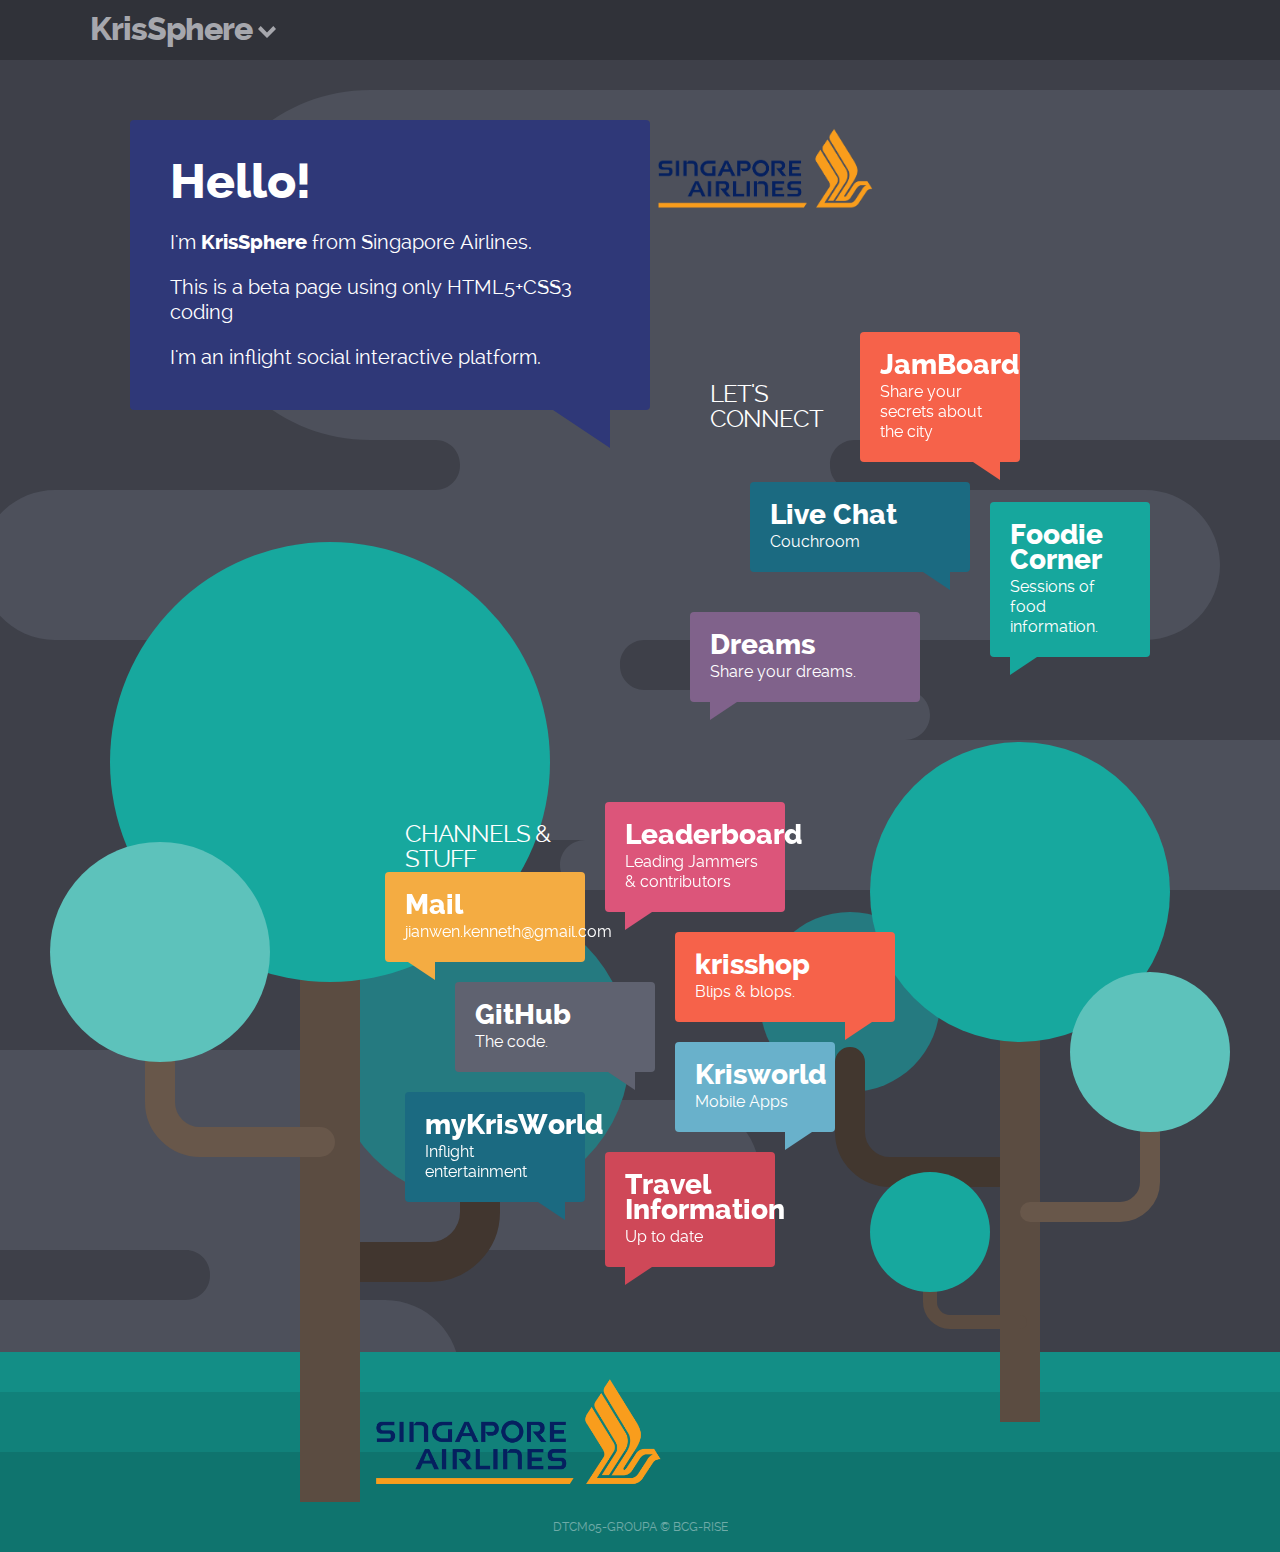
==== commit 64236c5e: "center homepage logo" ====
--- a/index.html
+++ b/index.html
@@ -12,24 +12,12 @@
 
 		<meta property="og:title" content="KrisShere Kenneth Chua" />
 		<meta property="og:type" content="website" />
-		<!--<meta property="og:url" content="http://duplos.org" />-->
 		<meta property="og:site_name" content="KrisSphere" />
 		<meta property="og:description" content="This is Capstone KrisShere Beta." />
-		<!--<meta property="og:image" content="http://duplos.org/img/og-image.png" />
-		<meta property="fb:admins" content="1001372682" />-->
+		
 
 		<link rel="shortcut icon" href="img/favicon.ico" type="image/x-icon"/> <!--type="image/x-icon"-->
-		<!--<link rel="apple-touch-icon" href="http://duplos.org/img/apple-touch-icon.png" />
-		<link rel="apple-touch-icon" sizes="57x57" href="http://duplos.org/img/apple-touch-icon-57x57.png" />
-		<link rel="apple-touch-icon" sizes="60x60" href="http://duplos.org/img/apple-touch-icon-60x60.png" />
-		<link rel="apple-touch-icon" sizes="72x72" href="http://duplos.org/img/apple-touch-icon-72x72.png" />
-		<link rel="apple-touch-icon" sizes="76x76" href="http://duplos.org/img/apple-touch-icon-76x76.png" />
-		<link rel="apple-touch-icon" sizes="114x114" href="http://duplos.org/img/apple-touch-icon-114x114.png" />
-		<link rel="apple-touch-icon" sizes="120x120" href="http://duplos.org/img/apple-touch-icon-120x120.png" />
-		<link rel="apple-touch-icon" sizes="144x144" href="http://duplos.org/img/apple-touch-icon-144x144.png" />
-		<link rel="apple-touch-icon" sizes="152x152" href="http://duplos.org/img/apple-touch-icon-152x152.png" />
-
-		<link type="text/plain" rel="author" href="http://duplos.org/humans.txt" />-->
+		
 		<link rel="stylesheet" href="css/main.css?9" />
 
 		<!-- analytics -->
@@ -191,7 +179,7 @@
 					</section>
 					<!--/ connect -->
 
-					<div class="inner">
+					<div class="center">
 					<img src="sia_logo.PNG" alt="SIA Logo" width="306" height="130" title="Let's Fly!" />
 					</div>
 						
--- a/css/main.css
+++ b/css/main.css
@@ -1 +1,8 @@
 html{font-family:sans-serif;-ms-text-size-adjust:100%;-webkit-text-size-adjust:100%}body{margin:0}article,aside,details,figcaption,figure,footer,header,hgroup,main,menu,nav,section,summary{display:block}audio,canvas,progress,video{display:inline-block;vertical-align:baseline}audio:not([controls]){display:none;height:0}[hidden],template{display:none}a{background-color:transparent}a:active,a:hover{outline:0}abbr[title]{border-bottom:1px dotted}b,strong{font-weight:bold}dfn{font-style:italic}h1{font-size:2em;margin:0.67em 0}mark{background:#ff0;color:#000}small{font-size:80%}sub,sup{font-size:75%;line-height:0;position:relative;vertical-align:baseline}sup{top:-0.5em}sub{bottom:-0.25em}img{border:0}svg:not(:root){overflow:hidden}figure{margin:1em 40px}hr{-moz-box-sizing:content-box;box-sizing:content-box;height:0}pre{overflow:auto}code,kbd,pre,samp{font-family:monospace, monospace;font-size:1em}button,input,optgroup,select,textarea{color:inherit;font:inherit;margin:0}button{overflow:visible}button,select{text-transform:none}button,html input[type="button"],input[type="reset"],input[type="submit"]{-webkit-appearance:button;cursor:pointer}button[disabled],html input[disabled]{cursor:default}button::-moz-focus-inner,input::-moz-focus-inner{border:0;padding:0}input{line-height:normal}input[type="checkbox"],input[type="radio"]{box-sizing:border-box;padding:0}input[type="number"]::-webkit-inner-spin-button,input[type="number"]::-webkit-outer-spin-button{height:auto}input[type="search"]{-webkit-appearance:textfield;-moz-box-sizing:content-box;-webkit-box-sizing:content-box;box-sizing:content-box}input[type="search"]::-webkit-search-cancel-button,input[type="search"]::-webkit-search-decoration{-webkit-appearance:none}fieldset{border:1px solid #c0c0c0;margin:0 2px;padding:0.35em 0.625em 0.75em}legend{border:0;padding:0}textarea{overflow:auto}optgroup{font-weight:bold}table{border-collapse:collapse;border-spacing:0}td,th{padding:0}@font-face{font-family:"Raleway";src:url("../fonts/raleway-regular-webfont.eot");src:url("../fonts/raleway-regular-webfont.eot?#iefix") format("embedded-opentype"),url("../fonts/raleway-regular-webfont.woff") format("woff"),url("../fonts/raleway-regular-webfont.ttf") format("truetype"),url("../fonts/raleway-regular-webfont.svg#ralewayregular") format("svg");font-weight:normal;font-style:normal}@font-face{font-family:"Raleway";src:url("../fonts/raleway-extrabold-webfont.eot");src:url("../fonts/raleway-extrabold-webfont.eot?#iefix") format("embedded-opentype"),url("../fonts/raleway-extrabold-webfont.woff") format("woff"),url("../fonts/raleway-extrabold-webfont.ttf") format("truetype"),url("../fonts/raleway-extrabold-webfont.svg#ralewayextrabold") format("svg");font-weight:bold;font-style:normal}body,select,input,textarea{font-family:"Raleway","Helvetica Neue","Helvetica",Helvetica,Arial,sans-serif}*{-moz-box-sizing:border-box;-webkit-box-sizing:border-box;box-sizing:border-box}body{color:#FFF;background:#3e4049;line-height:20px}a:link,a:visited{color:inherit;text-decoration:none;-moz-transition:opacity .2s ease;-o-transition:opacity .2s ease;-webkit-transition:opacity .2s ease;transition:opacity .2s ease;opacity:1}a:hover,a:focus{color:inherit;text-decoration:none;filter:progid:DXImageTransform.Microsoft.Alpha(Opacity=70);opacity:.7;outline:0}:focus{outline:none}::-moz-focus-inner{border:0}a:active{color:inherit;text-decoration:none;position:relative;top:2px}h1,h2,h3,h4,h5{margin:0}p{line-height:25px;margin:0 0 15px 0}.inner{margin:0 auto;padding:0 20px}#site-canvas{background:url("data:image/svg+xml,%3Csvg%20xmlns%3D%22http%3A%2F%2Fwww.w3.org%2F2000%2Fsvg%22%20xmlns%3Axlink%3D%22http%3A%2F%2Fwww.w3.org%2F1999%2Fxlink%22%20version%3D%221.1%22%20x%3D%220px%22%20y%3D%220px%22%20width%3D%222240px%22%20height%3D%221410px%22%20viewBox%3D%220%200%202240%201410%22%20enable-background%3D%22new%200%200%202240%201410%22%20xml%3Aspace%3D%22preserve%22%3E%3Cstyle%3E.style0%7Bfill%3A%09%234D505B%3B%7D%3C%2Fstyle%3E%3Cpath%20d%3D%22M1165%201010h-160c13.75%200%2025-11.25%2025-25s-11.25-25-25-25H375c-13.75%200-25%2011.25-25%2025s11.25%2025%2025%2025h-40%20c-41.25%200-75%2033.75-75%2075s33.75%2075%2075%2075h330.855c13.28%200%2024.1%2010.9%2024.1%2024.145v1.71c0%2013.28-10.865%2024.145-24.145%2024.145H75%20c-41.25%200-75%2033.75-75%2075s33.75%2075%2075%2075h160c-13.75%200-25%2011.25-25%2025s11.25%2025%2025%2025h470c13.75%200%2025-11.25%2025-25s-11.25-25-25-25%20h160c41.25%200%2075-33.75%2075-75s-33.75-75-75-75h-50.855c-13.28%200-24.145-10.865-24.145-24.145v-1.71%20c0-13.28%2010.865-24.145%2024.145-24.145H1165c41.25%200%2075-33.75%2075-75S1206.25%201010%201165%201010z%20M2190%20650h-805c13.75%200%2025-11.25%2025-25%20s-11.25-25-25-25h-260.855c-13.28%200-24.145-10.865-24.145-24.145v-1.71c0-13.28%2010.865-24.145%2024.145-24.145H1625%20c41.25%200%2075-33.75%2075-75s-33.75-75-75-75h-290.855c-13.28%200-24.145-10.865-24.145-24.145v-1.71c0-13.28%2010.865-24.145%2024.145-24.145%20H1900c96.25%200%20175-78.75%20175-175S1996.25%200%201900%200H850c-96.25%200-175%2078.75-175%20175s78.75%20175%20175%20175h65.855%20c13.28%200%2024.1%2010.9%2024.1%2024.145v1.71c0%2013.28-10.865%2024.145-24.145%2024.145H535c-41.25%200-75%2033.75-75%2075s33.75%2075%2075%2075%20h440.855c13.28%200%2024.1%2010.9%2024.1%2024.145v1.71c0%2013.28-10.865%2024.145-24.145%2024.145H835c-41.25%200-75%2033.75-75%2075%20s33.75%2075%2075%2075h230c-13.75%200-25%2011.25-25%2025s11.25%2025%2025%2025h1015c13.75%200%2025-11.25%2025-25s-11.25-25-25-25h110c27.5%200%2050-22.5%2050-50%20S2217.5%20650%202190%20650z%22%20class%3D%22style0%22%2F%3E%3C%2Fsvg%3E") center 20px no-repeat;overflow:hidden}#site-head{width:100%;background:#303239;color:#a6a7ad}#site-title{float:left;clear:both}.toggler{position:relative;display:block;color:inherit;font-weight:bold;font-size:32px;letter-spacing:-1px;line-height:60px;height:60px;padding-right:24px}.toggler:after{position:absolute;top:50%;right:0;content:'';speak:none;width:18px;height:12px;background:url("data:image/svg+xml,%3Csvg%20xmlns%3D%22http:%2F%2Fwww.w3.org%2F2000%2Fsvg%22%20xmlns:xlink%3D%22http:%2F%2Fwww.w3.org%2F1999%2Fxlink%22%20version%3D%221.1%22%20id%3D%22Layer_1%22%20x%3D%220px%22%20y%3D%220px%22%20width%3D%2218px%22%20height%3D%2212px%22%20viewBox%3D%220%200%2018%2012%22%20enable-background%3D%22new%200%200%2018%2012%22%20xml:space%3D%22preserve%22%3E%3Cg%3E%3Cpolygon%20points%3D%229%2C11.9%200%2C2.9%202.7%2C0.1%209%2C6.4%2015.3%2C0.1%2018%2C2.9%22%20fill%3D%22%23a6a7ad%22%20%2F%3E%3C%2Fg%3E%3C%2Fsvg%3E") center center no-repeat;margin-top:-4px}.close-panel .toggler:after{-moz-transform:scaleY(-1);-ms-transform:scaleY(-1);-webkit-transform:scaleY(-1);transform:scaleY(-1)}.close-panel .toggler:before{content:'KrisSphere';speak:none}#colophon a{color:inherit;background:#43454f;padding:0 4px;-moz-border-radius:4px;-webkit-border-radius:4px;border-radius:4px}#colophon *:last-child{margin-bottom:0}#colophon{opacity:0;-moz-transition:opacity .5s linear;-o-transition:opacity .5s linear;-webkit-transition:opacity .5s linear;transition:opacity .5s linear}.panel{width:100%;overflow:hidden;background:#222328;color:#a6a7ad;max-height:0;-moz-transition:max-height .5s linear;-o-transition:max-height .5s linear;-webkit-transition:max-height .5s linear;transition:max-height .5s linear}.panel .inner{position:relative;padding-top:40px;padding-bottom:40px}.panel h1{font-weight:normal;font-size:20px;line-height:20px;text-transform:uppercase;letter-spacing:-1px;margin:0 0 20px 0}#about:target .panel{max-height:1000px;margin-top:60px;overflow:visible}#about:target #colophon,#about:target #share{opacity:1}.close-panel{position:absolute;top:-60px;left:20px;margin:0}#bio{position:relative;padding:20px;width:100%;max-width:520px;margin:0 auto 60px auto;-moz-border-radius:4px;-webkit-border-radius:4px;border-radius:4px;background:#2F3878}#bio h1{font-weight:bold;font-size:28px;line-height:25px;margin-bottom:25px}#bio *:last-child{margin-bottom:0}#bio:after{position:absolute;bottom:-18px;content:'';display:block;width:30px;height:20px;margin:0 20px;background:url("data:image/svg+xml,%3Csvg%20xmlns%3D%22http:%2F%2Fwww.w3.org%2F2000%2Fsvg%22%20xmlns:xlink%3D%22http:%2F%2Fwww.w3.org%2F1999%2Fxlink%22%20version%3D%221.1%22%20x%3D%220px%22%20y%3D%220px%22%20width%3D%2230px%22%20height%3D%2220px%22%20viewBox%3D%220%200%2030%2020%22%20enable-background%3D%22new%200%200%2030%2020%22%20xml:space%3D%22preserve%22%3E%3Cpolygon%20points%3D%2230%2C20%2030%2C0%200%2C0%22%20fill%3D%22%232F3878%22%20%2F%3E%3C%2Fsvg%3E") center top no-repeat;left:auto;right:0;-moz-transform:scaleX(-1);-ms-transform:scaleX(-1);-webkit-transform:scaleX(-1);transform:scaleX(-1)}#bio a{background:#ad2d3c;padding:0 4px;-moz-border-radius:4px;-webkit-border-radius:4px;border-radius:4px}#projects,#connect{width:100%;margin-bottom:40px}#projects ul,#connect ul{list-style:none;margin:0;padding:0;margin:0 auto;max-width:320px}.bubble{-moz-transform:translateZ(0);-ms-transform:translateZ(0);-webkit-transform:translateZ(0);transform:translateZ(0);overflow:visible}#projects .bubble:nth-child(odd){float:left}#projects .bubble:nth-child(even){float:right}#connect .bubble:nth-child(odd){float:left}#connect .bubble:nth-child(even){float:right}.bubble a{-moz-transform:translateZ(0);-ms-transform:translateZ(0);-webkit-transform:translateZ(0);transform:translateZ(0);display:block;position:relative;padding:20px;margin-bottom:20px;-moz-border-radius:4px;-webkit-border-radius:4px;border-radius:4px;-moz-transition:-moz-transform .2s ease;-o-transition:-o-transform .2s ease;-webkit-transition:-webkit-transform .2s ease;transition:transform .2s ease}.bubble a:after{position:absolute;bottom:-18px;margin:0 20px;content:'';display:block;width:30px;height:20px}.bubble a *:last-child{margin-bottom:0}.bubble a:hover{filter:progid:DXImageTransform.Microsoft.Alpha(enabled=false);opacity:1;-moz-transform:scale(1.1);-ms-transform:scale(1.1);-webkit-transform:scale(1.1);transform:scale(1.1)}.bubble a p{line-height:20px}.bubble.ml{-moz-animation:float-a 1.5s ease-in-out infinite;-webkit-animation:float-a 1.5s ease-in-out infinite;animation:float-a 1.5s ease-in-out infinite}.bubble.ml a{width:160px;background:#F6624A}.bubble.ml a:after{background:url("data:image/svg+xml,%3Csvg%20xmlns%3D%22http:%2F%2Fwww.w3.org%2F2000%2Fsvg%22%20xmlns:xlink%3D%22http:%2F%2Fwww.w3.org%2F1999%2Fxlink%22%20version%3D%221.1%22%20x%3D%220px%22%20y%3D%220px%22%20width%3D%2230px%22%20height%3D%2220px%22%20viewBox%3D%220%200%2030%2020%22%20enable-background%3D%22new%200%200%2030%2020%22%20xml:space%3D%22preserve%22%3E%3Cpolygon%20points%3D%2230%2C20%2030%2C0%200%2C0%22%20fill%3D%22%23F6624A%22%20%2F%3E%3C%2Fsvg%3E") center top no-repeat;right:auto;left:0;-moz-transform:none;-ms-transform:none;-webkit-transform:none;transform:none}.bubble.datm{-moz-animation:float-b 1.8s ease-in-out infinite;-webkit-animation:float-b 1.8s ease-in-out infinite;animation:float-b 1.8s ease-in-out infinite}.bubble.datm a{width:220px;background:#1B6A81}.bubble.datm a:after{background:url("data:image/svg+xml,%3Csvg%20xmlns%3D%22http:%2F%2Fwww.w3.org%2F2000%2Fsvg%22%20xmlns:xlink%3D%22http:%2F%2Fwww.w3.org%2F1999%2Fxlink%22%20version%3D%221.1%22%20x%3D%220px%22%20y%3D%220px%22%20width%3D%2230px%22%20height%3D%2220px%22%20viewBox%3D%220%200%2030%2020%22%20enable-background%3D%22new%200%200%2030%2020%22%20xml:space%3D%22preserve%22%3E%3Cpolygon%20points%3D%2230%2C20%2030%2C0%200%2C0%22%20fill%3D%22%231B6A81%22%20%2F%3E%3C%2Fsvg%3E") center top no-repeat;left:auto;right:0;-moz-transform:scaleX(-1);-ms-transform:scaleX(-1);-webkit-transform:scaleX(-1);transform:scaleX(-1)}.bubble.gtb{-moz-animation:float-c 2s ease-in-out infinite;-webkit-animation:float-c 2s ease-in-out infinite;animation:float-c 2s ease-in-out infinite}.bubble.gtb a{width:160px;background:#16A79D}.bubble.gtb a:after{background:url("data:image/svg+xml,%3Csvg%20xmlns%3D%22http:%2F%2Fwww.w3.org%2F2000%2Fsvg%22%20xmlns:xlink%3D%22http:%2F%2Fwww.w3.org%2F1999%2Fxlink%22%20version%3D%221.1%22%20x%3D%220px%22%20y%3D%220px%22%20width%3D%2230px%22%20height%3D%2220px%22%20viewBox%3D%220%200%2030%2020%22%20enable-background%3D%22new%200%200%2030%2020%22%20xml:space%3D%22preserve%22%3E%3Cpolygon%20points%3D%2230%2C20%2030%2C0%200%2C0%22%20fill%3D%22%2316A79D%22%20%2F%3E%3C%2Fsvg%3E") center top no-repeat;right:auto;left:0;-moz-transform:none;-ms-transform:none;-webkit-transform:none;transform:none}.bubble.mand{-moz-animation:float-d 2.2s ease-in-out infinite;-webkit-animation:float-d 2.2s ease-in-out infinite;animation:float-d 2.2s ease-in-out infinite}.bubble.mand a{width:230px;background:#80628B}.bubble.mand a:after{background:url("data:image/svg+xml,%3Csvg%20xmlns%3D%22http:%2F%2Fwww.w3.org%2F2000%2Fsvg%22%20xmlns:xlink%3D%22http:%2F%2Fwww.w3.org%2F1999%2Fxlink%22%20version%3D%221.1%22%20x%3D%220px%22%20y%3D%220px%22%20width%3D%2230px%22%20height%3D%2220px%22%20viewBox%3D%220%200%2030%2020%22%20enable-background%3D%22new%200%200%2030%2020%22%20xml:space%3D%22preserve%22%3E%3Cpolygon%20points%3D%2230%2C20%2030%2C0%200%2C0%22%20fill%3D%22%2380628B%22%20%2F%3E%3C%2Fsvg%3E") center top no-repeat;left:auto;right:0;-moz-transform:scaleX(-1);-ms-transform:scaleX(-1);-webkit-transform:scaleX(-1);transform:scaleX(-1)}.bubble.flickr{-moz-animation:float-a 1.5s ease-in-out infinite;-webkit-animation:float-a 1.5s ease-in-out infinite;animation:float-a 1.5s ease-in-out infinite}.bubble.flickr a{width:180px;background:#DC557A}.bubble.flickr a:after{background:url("data:image/svg+xml,%3Csvg%20xmlns%3D%22http:%2F%2Fwww.w3.org%2F2000%2Fsvg%22%20xmlns:xlink%3D%22http:%2F%2Fwww.w3.org%2F1999%2Fxlink%22%20version%3D%221.1%22%20x%3D%220px%22%20y%3D%220px%22%20width%3D%2230px%22%20height%3D%2220px%22%20viewBox%3D%220%200%2030%2020%22%20enable-background%3D%22new%200%200%2030%2020%22%20xml:space%3D%22preserve%22%3E%3Cpolygon%20points%3D%2230%2C20%2030%2C0%200%2C0%22%20fill%3D%22%23DC557A%22%20%2F%3E%3C%2Fsvg%3E") center top no-repeat;right:auto;left:0;-moz-transform:none;-ms-transform:none;-webkit-transform:none;transform:none}.bubble.email{-moz-animation:float-b 1.8s ease-in-out infinite;-webkit-animation:float-b 1.8s ease-in-out infinite;animation:float-b 1.8s ease-in-out infinite}.bubble.email a{width:200px;background:#F4AC42}.bubble.email a:after{background:url("data:image/svg+xml,%3Csvg%20xmlns%3D%22http:%2F%2Fwww.w3.org%2F2000%2Fsvg%22%20xmlns:xlink%3D%22http:%2F%2Fwww.w3.org%2F1999%2Fxlink%22%20version%3D%221.1%22%20x%3D%220px%22%20y%3D%220px%22%20width%3D%2230px%22%20height%3D%2220px%22%20viewBox%3D%220%200%2030%2020%22%20enable-background%3D%22new%200%200%2030%2020%22%20xml:space%3D%22preserve%22%3E%3Cpolygon%20points%3D%2230%2C20%2030%2C0%200%2C0%22%20fill%3D%22%23F4AC42%22%20%2F%3E%3C%2Fsvg%3E") center top no-repeat;left:auto;right:0;-moz-transform:scaleX(-1);-ms-transform:scaleX(-1);-webkit-transform:scaleX(-1);transform:scaleX(-1)}.bubble.soundcloud{-moz-animation:float-c 2s ease-in-out infinite;-webkit-animation:float-c 2s ease-in-out infinite;animation:float-c 2s ease-in-out infinite}.bubble.soundcloud a{width:220px;background:#F6624A}.bubble.soundcloud a:after{background:url("data:image/svg+xml,%3Csvg%20xmlns%3D%22http:%2F%2Fwww.w3.org%2F2000%2Fsvg%22%20xmlns:xlink%3D%22http:%2F%2Fwww.w3.org%2F1999%2Fxlink%22%20version%3D%221.1%22%20x%3D%220px%22%20y%3D%220px%22%20width%3D%2230px%22%20height%3D%2220px%22%20viewBox%3D%220%200%2030%2020%22%20enable-background%3D%22new%200%200%2030%2020%22%20xml:space%3D%22preserve%22%3E%3Cpolygon%20points%3D%2230%2C20%2030%2C0%200%2C0%22%20fill%3D%22%23F6624A%22%20%2F%3E%3C%2Fsvg%3E") center top no-repeat;right:auto;left:0;-moz-transform:none;-ms-transform:none;-webkit-transform:none;transform:none}.bubble.github{-moz-animation:float-d 2.2s ease-in-out infinite;-webkit-animation:float-d 2.2s ease-in-out infinite;animation:float-d 2.2s ease-in-out infinite}.bubble.github a{width:200px;background:#5f6270}.bubble.github a:after{background:url("data:image/svg+xml,%3Csvg%20xmlns%3D%22http:%2F%2Fwww.w3.org%2F2000%2Fsvg%22%20xmlns:xlink%3D%22http:%2F%2Fwww.w3.org%2F1999%2Fxlink%22%20version%3D%221.1%22%20x%3D%220px%22%20y%3D%220px%22%20width%3D%2230px%22%20height%3D%2220px%22%20viewBox%3D%220%200%2030%2020%22%20enable-background%3D%22new%200%200%2030%2020%22%20xml:space%3D%22preserve%22%3E%3Cpolygon%20points%3D%2230%2C20%2030%2C0%200%2C0%22%20fill%3D%22%235f6270%22%20%2F%3E%3C%2Fsvg%3E") center top no-repeat;left:auto;right:0;-moz-transform:scaleX(-1);-ms-transform:scaleX(-1);-webkit-transform:scaleX(-1);transform:scaleX(-1)}.bubble.twitter{-moz-animation:float-a 1.5s ease-in-out infinite;-webkit-animation:float-a 1.5s ease-in-out infinite;animation:float-a 1.5s ease-in-out infinite}.bubble.twitter a{width:160px;background:#69B1CB}.bubble.twitter a:after{background:url("data:image/svg+xml,%3Csvg%20xmlns%3D%22http:%2F%2Fwww.w3.org%2F2000%2Fsvg%22%20xmlns:xlink%3D%22http:%2F%2Fwww.w3.org%2F1999%2Fxlink%22%20version%3D%221.1%22%20x%3D%220px%22%20y%3D%220px%22%20width%3D%2230px%22%20height%3D%2220px%22%20viewBox%3D%220%200%2030%2020%22%20enable-background%3D%22new%200%200%2030%2020%22%20xml:space%3D%22preserve%22%3E%3Cpolygon%20points%3D%2230%2C20%2030%2C0%200%2C0%22%20fill%3D%22%2369B1CB%22%20%2F%3E%3C%2Fsvg%3E") center top no-repeat;right:auto;left:0;-moz-transform:none;-ms-transform:none;-webkit-transform:none;transform:none}.bubble.tumblr{-moz-animation:float-b 1.8s ease-in-out infinite;-webkit-animation:float-b 1.8s ease-in-out infinite;animation:float-b 1.8s ease-in-out infinite}.bubble.tumblr a{width:180px;background:#1B6A81}.bubble.tumblr a:after{background:url("data:image/svg+xml,%3Csvg%20xmlns%3D%22http:%2F%2Fwww.w3.org%2F2000%2Fsvg%22%20xmlns:xlink%3D%22http:%2F%2Fwww.w3.org%2F1999%2Fxlink%22%20version%3D%221.1%22%20x%3D%220px%22%20y%3D%220px%22%20width%3D%2230px%22%20height%3D%2220px%22%20viewBox%3D%220%200%2030%2020%22%20enable-background%3D%22new%200%200%2030%2020%22%20xml:space%3D%22preserve%22%3E%3Cpolygon%20points%3D%2230%2C20%2030%2C0%200%2C0%22%20fill%3D%22%231B6A81%22%20%2F%3E%3C%2Fsvg%3E") center top no-repeat;left:auto;right:0;-moz-transform:scaleX(-1);-ms-transform:scaleX(-1);-webkit-transform:scaleX(-1);transform:scaleX(-1)}.bubble.lastfm{-moz-animation:float-c 2s ease-in-out infinite;-webkit-animation:float-c 2s ease-in-out infinite;animation:float-c 2s ease-in-out infinite}.bubble.lastfm a{width:170px;background:#CF4858}.bubble.lastfm a:after{background:url("data:image/svg+xml,%3Csvg%20xmlns%3D%22http:%2F%2Fwww.w3.org%2F2000%2Fsvg%22%20xmlns:xlink%3D%22http:%2F%2Fwww.w3.org%2F1999%2Fxlink%22%20version%3D%221.1%22%20x%3D%220px%22%20y%3D%220px%22%20width%3D%2230px%22%20height%3D%2220px%22%20viewBox%3D%220%200%2030%2020%22%20enable-background%3D%22new%200%200%2030%2020%22%20xml:space%3D%22preserve%22%3E%3Cpolygon%20points%3D%2230%2C20%2030%2C0%200%2C0%22%20fill%3D%22%23CF4858%22%20%2F%3E%3C%2Fsvg%3E") center top no-repeat;left:auto;right:0;-moz-transform:none;-ms-transform:none;-webkit-transform:none;transform:none}.bubble h2{font-weight:bold;font-size:28px;line-height:25px;margin-bottom:5px}.group-title{font-weight:normal;font-size:24px;line-height:25px;text-transform:uppercase;letter-spacing:-1px;margin:0 0 20px 20px}#site-body{position:relative;z-index:100;float:left;width:100%;background:url("data:image/svg+xml,%3Csvg%20xmlns%3D%22http%3A%2F%2Fwww.w3.org%2F2000%2Fsvg%22%20xmlns%3Axlink%3D%22http%3A%2F%2Fwww.w3.org%2F1999%2Fxlink%22%20version%3D%221.1%22%20x%3D%220px%22%20y%3D%220px%22%20width%3D%221180px%22%20height%3D%22960px%22%20viewBox%3D%2220%200%201180%20960%22%20enable-background%3D%22new%2020%200%201180%20960%22%20xml%3Aspace%3D%22preserve%22%3E%3Cstyle%3E.style0%7Bfill%3A%09%23257A80%3B%7D.style1%7Bstroke-linejoin%3A%09round%3Bstroke%3A%09%2342372F%3Bstroke-linecap%3A%09round%3Bstroke-miterlimit%3A%0910%3Bstroke-width%3A%0930%3Bfill%3A%09none%3B%7D.style2%7Bfill%3A%09%235B4C41%3B%7D.style3%7Bstroke-linejoin%3A%09round%3Bstroke%3A%09%2368574A%3Bstroke-linecap%3A%09round%3Bstroke-miterlimit%3A%0910%3Bstroke-width%3A%0920%3Bfill%3A%09none%3B%7D.style4%7Bstroke-linejoin%3A%09round%3Bstroke%3A%09%235B4C41%3Bstroke-linecap%3A%09round%3Bstroke-miterlimit%3A%0910%3Bstroke-width%3A%0914%3Bfill%3A%09none%3B%7D.style5%7Bfill%3A%09%234D2A0B%3B%7D.style6%7Bfill%3A%09%2317A89E%3B%7D.style7%7Bfill%3A%09%235DC2BB%3B%7D.style8%7Bstroke-linejoin%3A%09round%3Bstroke%3A%09%2341362F%3Bstroke-linecap%3A%09round%3Bstroke-miterlimit%3A%0910%3Bstroke-width%3A%0940%3Bfill%3A%09none%3B%7D.style9%7Bstroke-linejoin%3A%09round%3Bstroke%3A%09%2368574A%3Bstroke-linecap%3A%09round%3Bstroke-miterlimit%3A%0910%3Bstroke-width%3A%0930%3Bfill%3A%09none%3B%7D%3C%2Fstyle%3E%3Ccircle%20cx%3D%22820%22%20cy%3D%22460%22%20r%3D%2290%22%20class%3D%22style0%22%2F%3E%3Cpath%20d%3D%22%20M990%20630H860c-22%200-40-18-40-40v-70%22%20class%3D%22style1%22%2F%3E%3Crect%20x%3D%22970%22%20y%3D%22430%22%20width%3D%2240%22%20height%3D%22450%22%20class%3D%22style2%22%2F%3E%3Cpath%20d%3D%22%20M1000%20670h90c16.5%200%2030-13.5%2030-30V540%22%20class%3D%22style3%22%2F%3E%3Cpath%20d%3D%22%20M990%20780h-70c-11%200-20-9-20-20v-40%22%20class%3D%22style4%22%2F%3E%3Ccircle%20cx%3D%22990%22%20cy%3D%22430%22%20r%3D%2220%22%20class%3D%22style5%22%2F%3E%3Ccircle%20cx%3D%22990%22%20cy%3D%22350%22%20r%3D%22150%22%20class%3D%22style6%22%2F%3E%3Ccircle%20cx%3D%221120%22%20cy%3D%22510%22%20r%3D%2280%22%20class%3D%22style7%22%2F%3E%3Ccircle%20cx%3D%22900%22%20cy%3D%22690%22%20r%3D%2260%22%20class%3D%22style6%22%2F%3E%3Ccircle%20cx%3D%22450%22%20cy%3D%22510%22%20r%3D%22150%22%20class%3D%22style0%22%2F%3E%3Cpath%20d%3D%22%20M320%20720h80c27.5%200%2050-22.5%2050-50v-60%22%20class%3D%22style8%22%2F%3E%3Crect%20x%3D%22270%22%20y%3D%22360%22%20width%3D%2260%22%20height%3D%22600%22%20class%3D%22style2%22%2F%3E%3Cpath%20d%3D%22%20M290%20600H170c-22%200-40-18-40-40v-90%22%20class%3D%22style9%22%2F%3E%3Ccircle%20cx%3D%22300%22%20cy%3D%22360%22%20r%3D%2230%22%20class%3D%22style5%22%2F%3E%3Ccircle%20cx%3D%22300%22%20cy%3D%22220%22%20r%3D%22220%22%20class%3D%22style6%22%2F%3E%3Ccircle%20cx%3D%22130%22%20cy%3D%22410%22%20r%3D%22110%22%20class%3D%22style7%22%2F%3E%3C%2Fsvg%3E") center bottom no-repeat;margin-bottom:-150px}#site-body .inner{padding-top:20px}#site-foot{float:left;width:100%;height:200px;background:url("data:image/svg+xml,%3Csvg%20xmlns%3D%22http%3A%2F%2Fwww.w3.org%2F2000%2Fsvg%22%20xmlns%3Axlink%3D%22http%3A%2F%2Fwww.w3.org%2F1999%2Fxlink%22%20version%3D%221.1%22%20x%3D%220px%22%20y%3D%220px%22%20width%3D%222px%22%20height%3D%22200px%22%20viewBox%3D%220%200%202%20200%22%20enable-background%3D%22new%200%200%202%20200%22%20xml%3Aspace%3D%22preserve%22%3E%3Cstyle%3E.style0%7Bfill%3A%09%230F746E%3B%7D.style1%7Bfill%3A%09%23138E86%3B%7D.style2%7Bfill%3A%09%2311817A%3B%7D%3C%2Fstyle%3E%3Crect%20width%3D%222%22%20height%3D%22200%22%20class%3D%22style0%22%2F%3E%3Crect%20width%3D%222%22%20height%3D%2240%22%20class%3D%22style1%22%2F%3E%3Crect%20y%3D%2240%22%20width%3D%222%22%20height%3D%2260%22%20class%3D%22style2%22%2F%3E%3C%2Fsvg%3E") center top repeat-x}#rm-illu{position:relative;left:12px;clear:both;margin:0 auto;width:180px}#rm-illu:before{position:absolute;top:0;left:36px;z-index:10;display:block;width:80px;height:124px;content:"";background:url("data:image/svg+xml,%3Csvg%20xmlns%3D%22http%3A%2F%2Fwww.w3.org%2F2000%2Fsvg%22%20xmlns%3Axlink%3D%22http%3A%2F%2Fwww.w3.org%2F1999%2Fxlink%22%20version%3D%221.1%22%20x%3D%220px%22%20y%3D%220px%22%20width%3D%22640px%22%20height%3D%22124px%22%20viewBox%3D%22-80%200%20640%20124%22%20enable-background%3D%22new%20-80%200%20640%20124%22%20xml%3Aspace%3D%22preserve%22%3E%3Cstyle%3E.style0%7Bfill%3A%09%23FFE1D2%3B%7D.style1%7Bfill%3A%09%23C0A99E%3B%7D.style2%7Bfill%3A%09%23D9BFB3%3B%7D%3C%2Fstyle%3E%3Cg%3E%3Cpath%20d%3D%22M520%200c-22.091%200-40%2017.9-40%2040v40h8v28h24v16h48V40C560%2017.9%20542.1%200%20520%200z%22%20class%3D%22style0%22%2F%3E%3Cpath%20d%3D%22M510.987%2053c-1.856%201.706-6.074%205-10.987%205s-9.131-3.294-10.987-5c-0.648%200.6-1.013%201-1.013%201s5.373%206%2012%206%20s12-6%2012-6s-0.365-0.4-1-1H510.987z%22%20class%3D%22style1%22%2F%3E%3Cpolygon%20points%3D%22528%2C54%20528%2C80%20488%2C80%20488%2C108%20528%2C108%20536%2C108%20536%2C80%20536%2C54%22%20class%3D%22style2%22%2F%3E%3C%2Fg%3E%3C%2Fsvg%3E") 0 0 no-repeat;-moz-transform:translateZ(0);-ms-transform:translateZ(0);-webkit-transform:translateZ(0);transform:translateZ(0);-moz-animation:flicker 4s steps(8) infinite;-webkit-animation:flicker 4s steps(8) infinite;animation:flicker 4s steps(8) infinite}#rm-illu img{display:block}#copyright{padding-top:150px;font-size:12px;text-transform:uppercase;opacity:.4;text-align:center;margin:0;line-height:50px}@-moz-keyframes flicker{from{background-position:0px}to{background-position:-640px}}@-webkit-keyframes flicker{from{background-position:0px}to{background-position:-640px}}@keyframes flicker{from{background-position:0px}to{background-position:-640px}}@-moz-keyframes float-a{50%{-moz-transform:translate(0, 5px);transform:translate(0, 5px)}}@-webkit-keyframes float-a{50%{-webkit-transform:translate(0, 5px);transform:translate(0, 5px)}}@keyframes float-a{50%{-moz-transform:translate(0, 5px);-ms-transform:translate(0, 5px);-webkit-transform:translate(0, 5px);transform:translate(0, 5px)}}@-moz-keyframes float-b{0%{-moz-transform:translate(0, 5px);transform:translate(0, 5px)}50%{-moz-transform:translate(0, 0);transform:translate(0, 0)}100%{-moz-transform:translate(0, 5px);transform:translate(0, 5px)}}@-webkit-keyframes float-b{0%{-webkit-transform:translate(0, 5px);transform:translate(0, 5px)}50%{-webkit-transform:translate(0, 0);transform:translate(0, 0)}100%{-webkit-transform:translate(0, 5px);transform:translate(0, 5px)}}@keyframes float-b{0%{-moz-transform:translate(0, 5px);-ms-transform:translate(0, 5px);-webkit-transform:translate(0, 5px);transform:translate(0, 5px)}50%{-moz-transform:translate(0, 0);-ms-transform:translate(0, 0);-webkit-transform:translate(0, 0);transform:translate(0, 0)}100%{-moz-transform:translate(0, 5px);-ms-transform:translate(0, 5px);-webkit-transform:translate(0, 5px);transform:translate(0, 5px)}}@-moz-keyframes float-c{0%{-moz-transform:translate(0, -10px);transform:translate(0, -10px)}50%{-moz-transform:translate(0, 0);transform:translate(0, 0)}100%{-moz-transform:translate(0, -10px);transform:translate(0, -10px)}}@-webkit-keyframes float-c{0%{-webkit-transform:translate(0, -10px);transform:translate(0, -10px)}50%{-webkit-transform:translate(0, 0);transform:translate(0, 0)}100%{-webkit-transform:translate(0, -10px);transform:translate(0, -10px)}}@keyframes float-c{0%{-moz-transform:translate(0, -10px);-ms-transform:translate(0, -10px);-webkit-transform:translate(0, -10px);transform:translate(0, -10px)}50%{-moz-transform:translate(0, 0);-ms-transform:translate(0, 0);-webkit-transform:translate(0, 0);transform:translate(0, 0)}100%{-moz-transform:translate(0, -10px);-ms-transform:translate(0, -10px);-webkit-transform:translate(0, -10px);transform:translate(0, -10px)}}@-moz-keyframes float-d{50%{-moz-transform:translate(0, 10px);transform:translate(0, 10px)}}@-webkit-keyframes float-d{50%{-webkit-transform:translate(0, 10px);transform:translate(0, 10px)}}@keyframes float-d{50%{-moz-transform:translate(0, 10px);-ms-transform:translate(0, 10px);-webkit-transform:translate(0, 10px);transform:translate(0, 10px)}}.lt-ie9 body{background:#3e4049}.lt-ie9 #site-canvas{display:none}.lt-ie9 #nocando{margin:200px auto;width:440px;padding:0 20px}.lt-ie9 #nocando h1{margin-bottom:40px;line-height:1.1}.lt-ie9 #nocando a{text-decoration:underline}.hidden{display:none !important;visibility:hidden}.visuallyhidden,.close-panel .toggler span,#about:target #site-title,.quoting{border:0;clip:rect(0 0 0 0);height:1px;margin:-1px;overflow:hidden;padding:0;position:absolute;width:1px}.visuallyhidden.focusable:active,.close-panel .toggler span.focusable:active,#about:target .focusable#site-title:active,.focusable.quoting:active,.visuallyhidden.focusable:focus,.close-panel .toggler span.focusable:focus,#about:target .focusable#site-title:focus,.focusable.quoting:focus{clip:auto;height:auto;margin:0;overflow:visible;position:static;width:auto}.invisible{visibility:hidden}.clearfix:before,#site-head:before,#about:before,.panel .inner:before,#projects:before,#connect:before,.clearfix:after,#site-head:after,#about:after,.panel .inner:after,#projects:after,#connect:after{content:" ";display:table}.clearfix:after,#site-head:after,#about:after,.panel .inner:after,#projects:after,#connect:after{clear:both}@media only screen and (min-width: 568px){#site-canvas{background-position:center -80px}#site-body .inner{padding-top:60px}#colophon{float:left;max-width:640px;width:100%;margin:0}#share{float:left}.group-title{float:left;margin:20px}#projects .group-title{width:130px}#connect .group-title{width:180px}#bio{padding:40px;margin:0 auto 140px auto}#bio h1{font-size:48px;line-height:45px;margin-bottom:25px}#bio p{font-size:20px;line-height:25px;margin:0 0 20px 0}#bio:after{bottom:-38px;left:auto;width:60px;height:40px;background-size:100%;margin:0 40px}#projects,#connect{margin:0 auto 80px auto}#projects ul,#connect ul{max-width:none;margin:0}#projects{width:460px}#connect{width:510px}#projects .bubble:nth-child(odd),#connect .bubble:nth-child(odd){float:left}#projects .bubble:nth-child(even),#connect .bubble:nth-child(even){float:left}.bubble a{margin-right:20px}.bubble.ml a{margin-top:-30px}.bubble.ml a:after{left:auto;right:0;-moz-transform:none;-ms-transform:none;-webkit-transform:none;transform:none}.bubble.datm a{margin-left:60px}.bubble.datm a:after{left:auto;right:0;-moz-transform:none;-ms-transform:none;-webkit-transform:none;transform:none}.bubble.gtb a{margin-top:20px;margin-right:0}.bubble.gtb a:after{right:auto;left:0;-moz-transform:scaleX(-1);-ms-transform:scaleX(-1);-webkit-transform:scaleX(-1);transform:scaleX(-1)}.bubble.mand a{margin-top:-65px}.bubble.mand a:after{right:auto;left:0;-moz-transform:scaleX(-1);-ms-transform:scaleX(-1);-webkit-transform:scaleX(-1);transform:scaleX(-1)}.bubble.flickr a:after{right:auto;left:0;-moz-transform:scaleX(-1);-ms-transform:scaleX(-1);-webkit-transform:scaleX(-1);transform:scaleX(-1)}.bubble.email a{margin-top:-60px}.bubble.email a:after{right:auto;left:0;-moz-transform:none;-ms-transform:none;-webkit-transform:none;transform:none}.bubble.soundcloud a{margin-left:70px;margin-right:0}.bubble.soundcloud a:after{left:auto;right:0;-moz-transform:scaleX(-1);-ms-transform:scaleX(-1);-webkit-transform:scaleX(-1);transform:scaleX(-1)}.bubble.github a{margin-top:-60px;margin-left:70px}.bubble.github a:after{left:auto;right:0;-moz-transform:none;-ms-transform:none;-webkit-transform:none;transform:none}.bubble.twitter a:after{left:auto;right:0;-moz-transform:scaleX(-1);-ms-transform:scaleX(-1);-webkit-transform:scaleX(-1);transform:scaleX(-1)}.bubble.tumblr a{margin-top:-60px;margin-left:20px}.bubble.tumblr a:after{left:auto;right:0;-moz-transform:none;-ms-transform:none;-webkit-transform:none;transform:none}.bubble.lastfm a:after{right:auto;left:0;-moz-transform:scaleX(-1);-ms-transform:scaleX(-1);-webkit-transform:scaleX(-1);transform:scaleX(-1)}}@media only screen and (min-width: 768px){#site-head{position:fixed;top:0;left:0;z-index:900}#colophon{margin:0}#site-body .inner{padding-top:120px}}@media only screen and (min-width: 940px){#site-canvas{background-position:center 90px}#bio{float:left;max-width:49%}#bio:after{left:auto;right:0;-moz-transform:none;-ms-transform:none;-webkit-transform:none;transform:none}#projects{margin-top:140px;float:right}#connect{clear:both}}@media only screen and (min-width: 1140px){.inner{max-width:1140px}#bio{max-width:none;width:520px;margin-left:40px}#projects{float:left;margin-left:40px}}@media print{*,*:before,*:after{background:transparent !important;color:#000 !important;box-shadow:none !important;text-shadow:none !important}a,a:visited{text-decoration:underline}a[href]:after{content:" (" attr(href) ")"}abbr[title]:after{content:" (" attr(title) ")"}a[href^="#"]:after,a[href^="javascript:"]:after{content:""}pre,blockquote{border:1px solid #999;page-break-inside:avoid}thead{display:table-header-group}tr,img{page-break-inside:avoid}img{max-width:100% !important}p,h2,h3{orphans:3;widows:3}h2,h3{page-break-after:avoid}}
+
+.center {
+    display: block;
+    margin-left: auto;
+    margin-right: auto;
+    width: 50%;
+  }